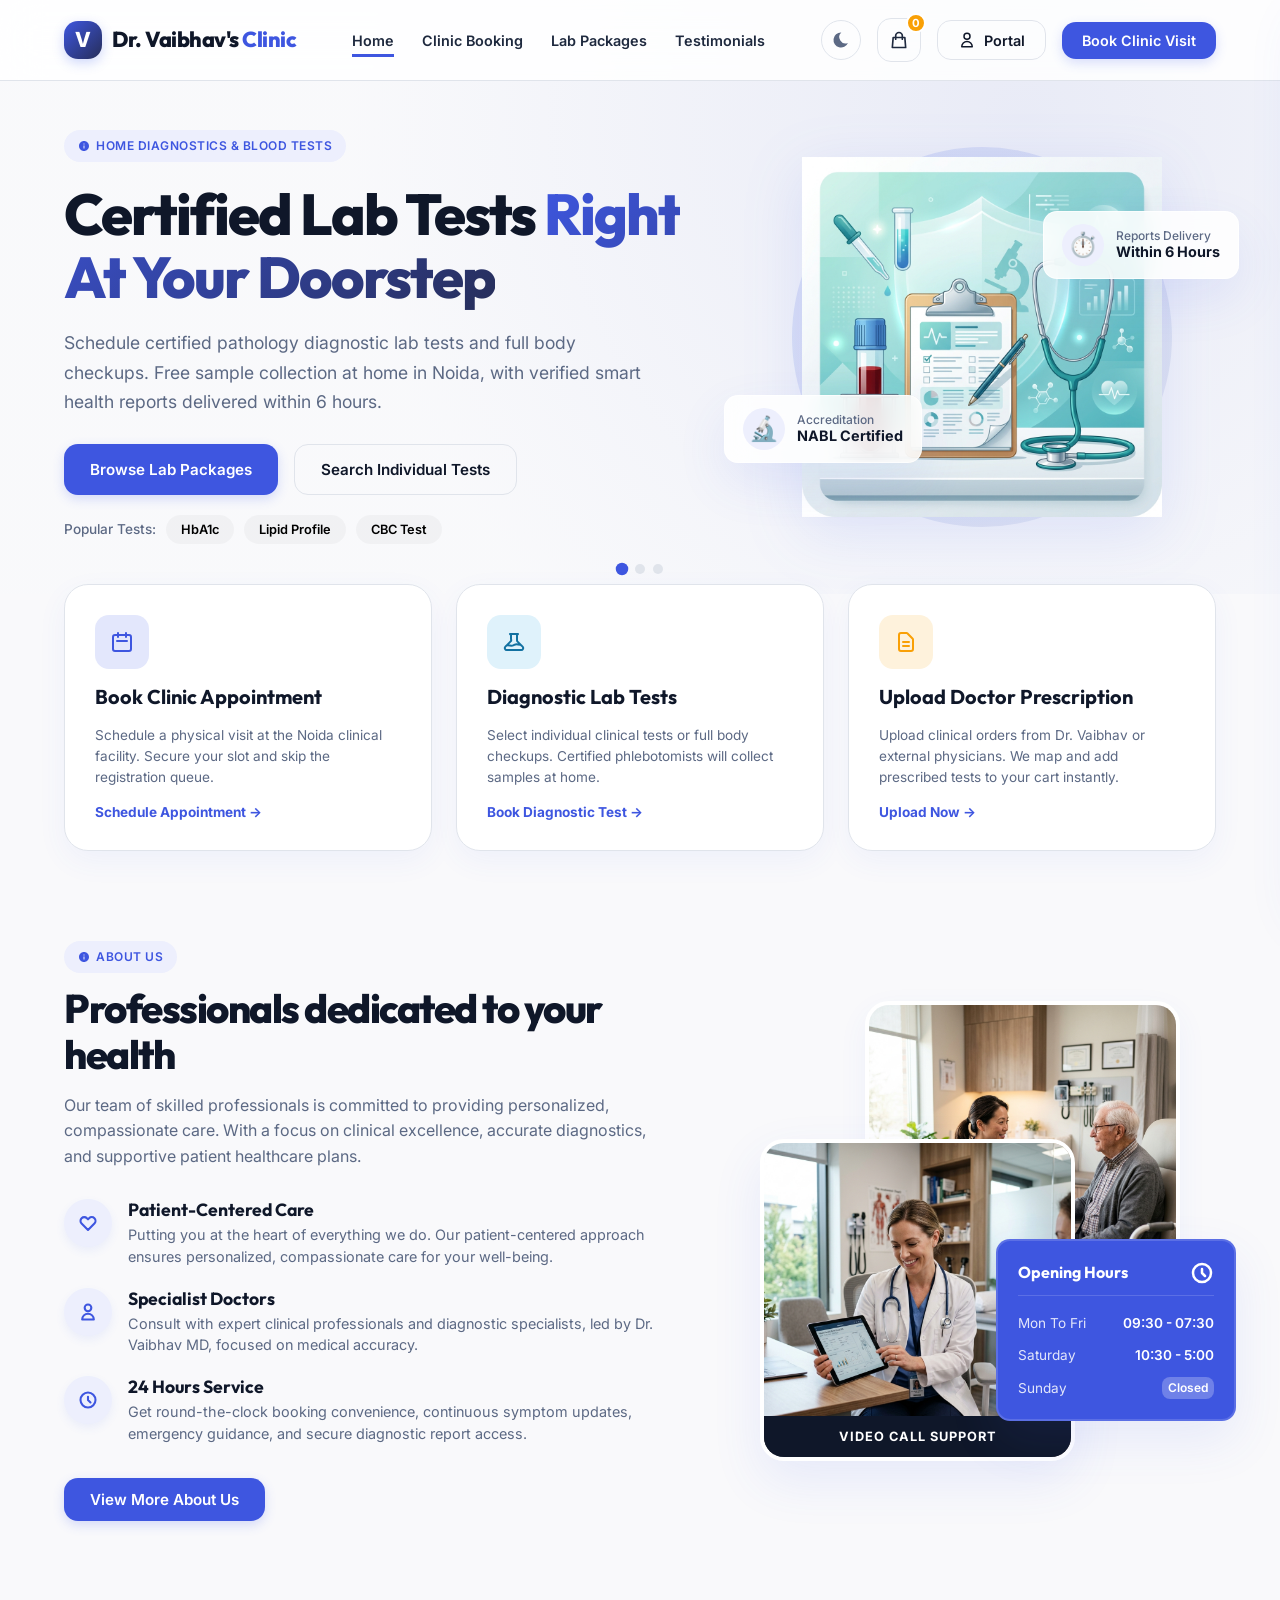
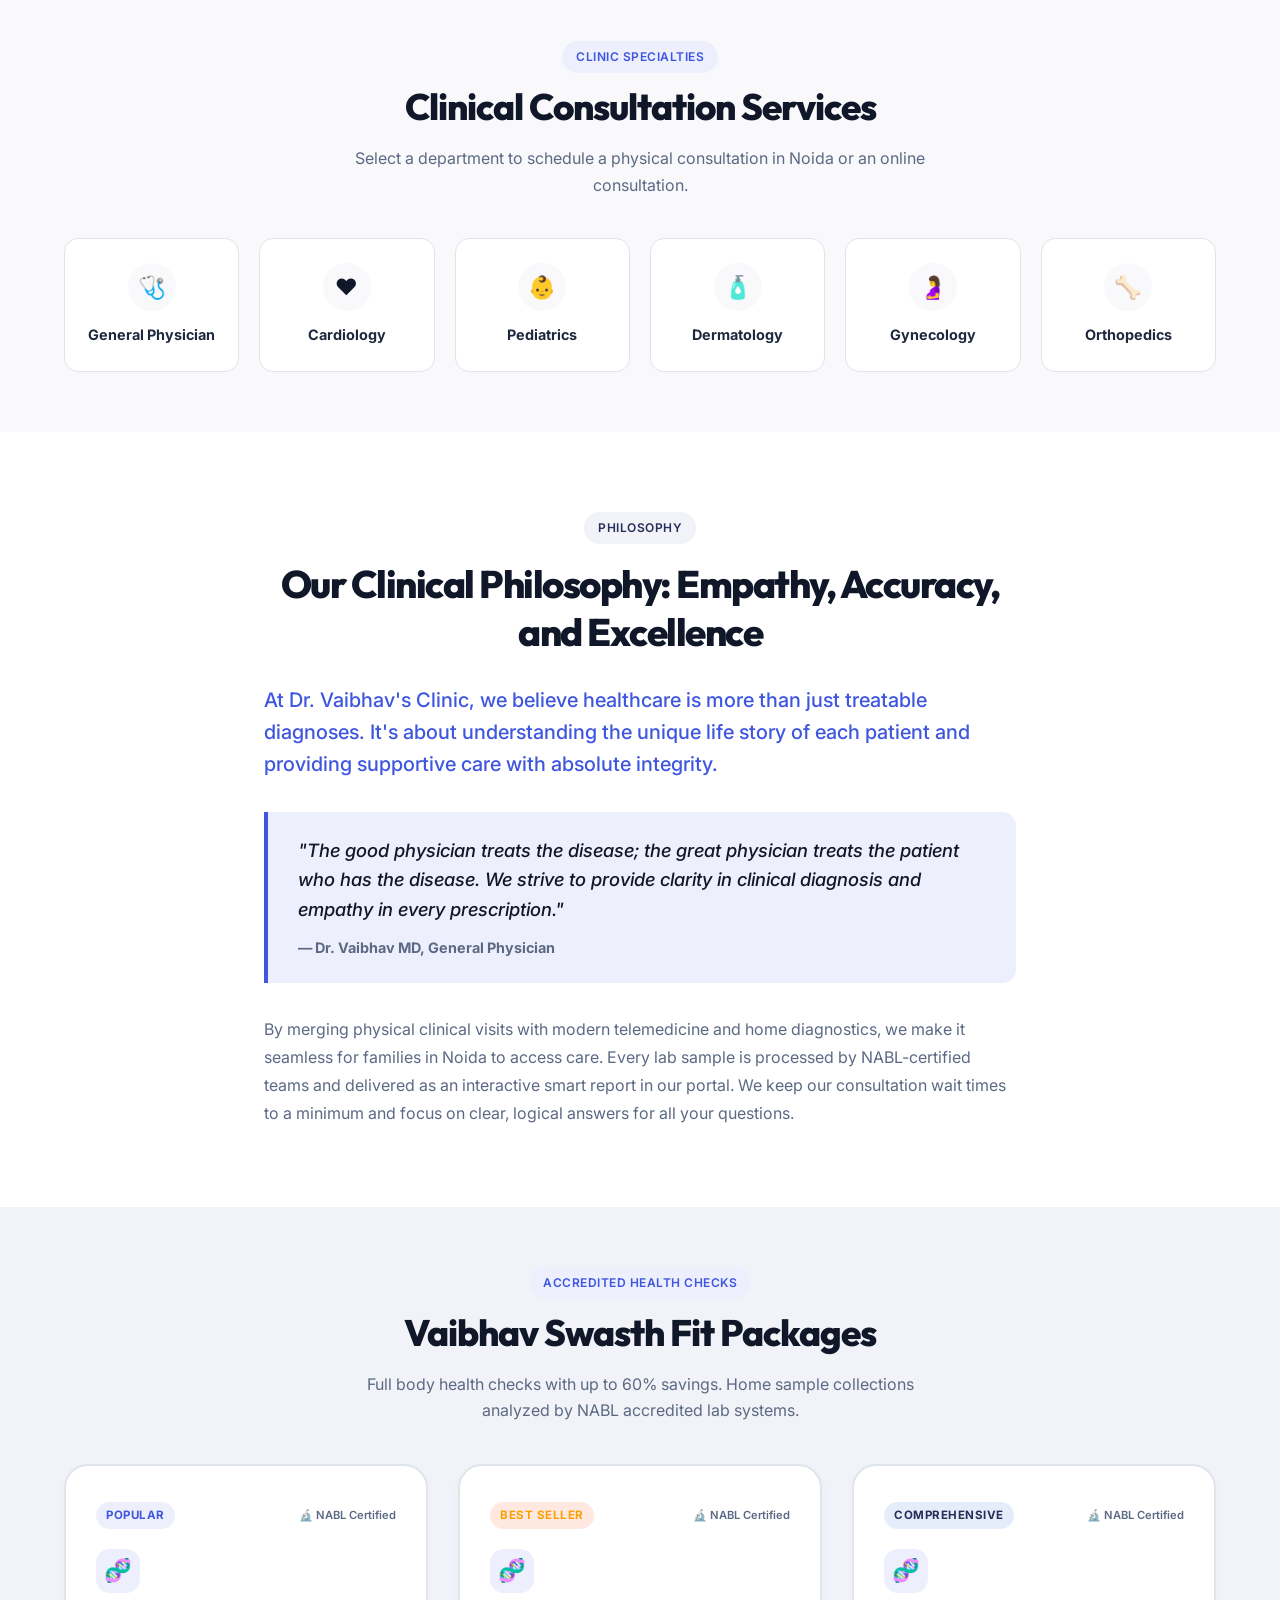
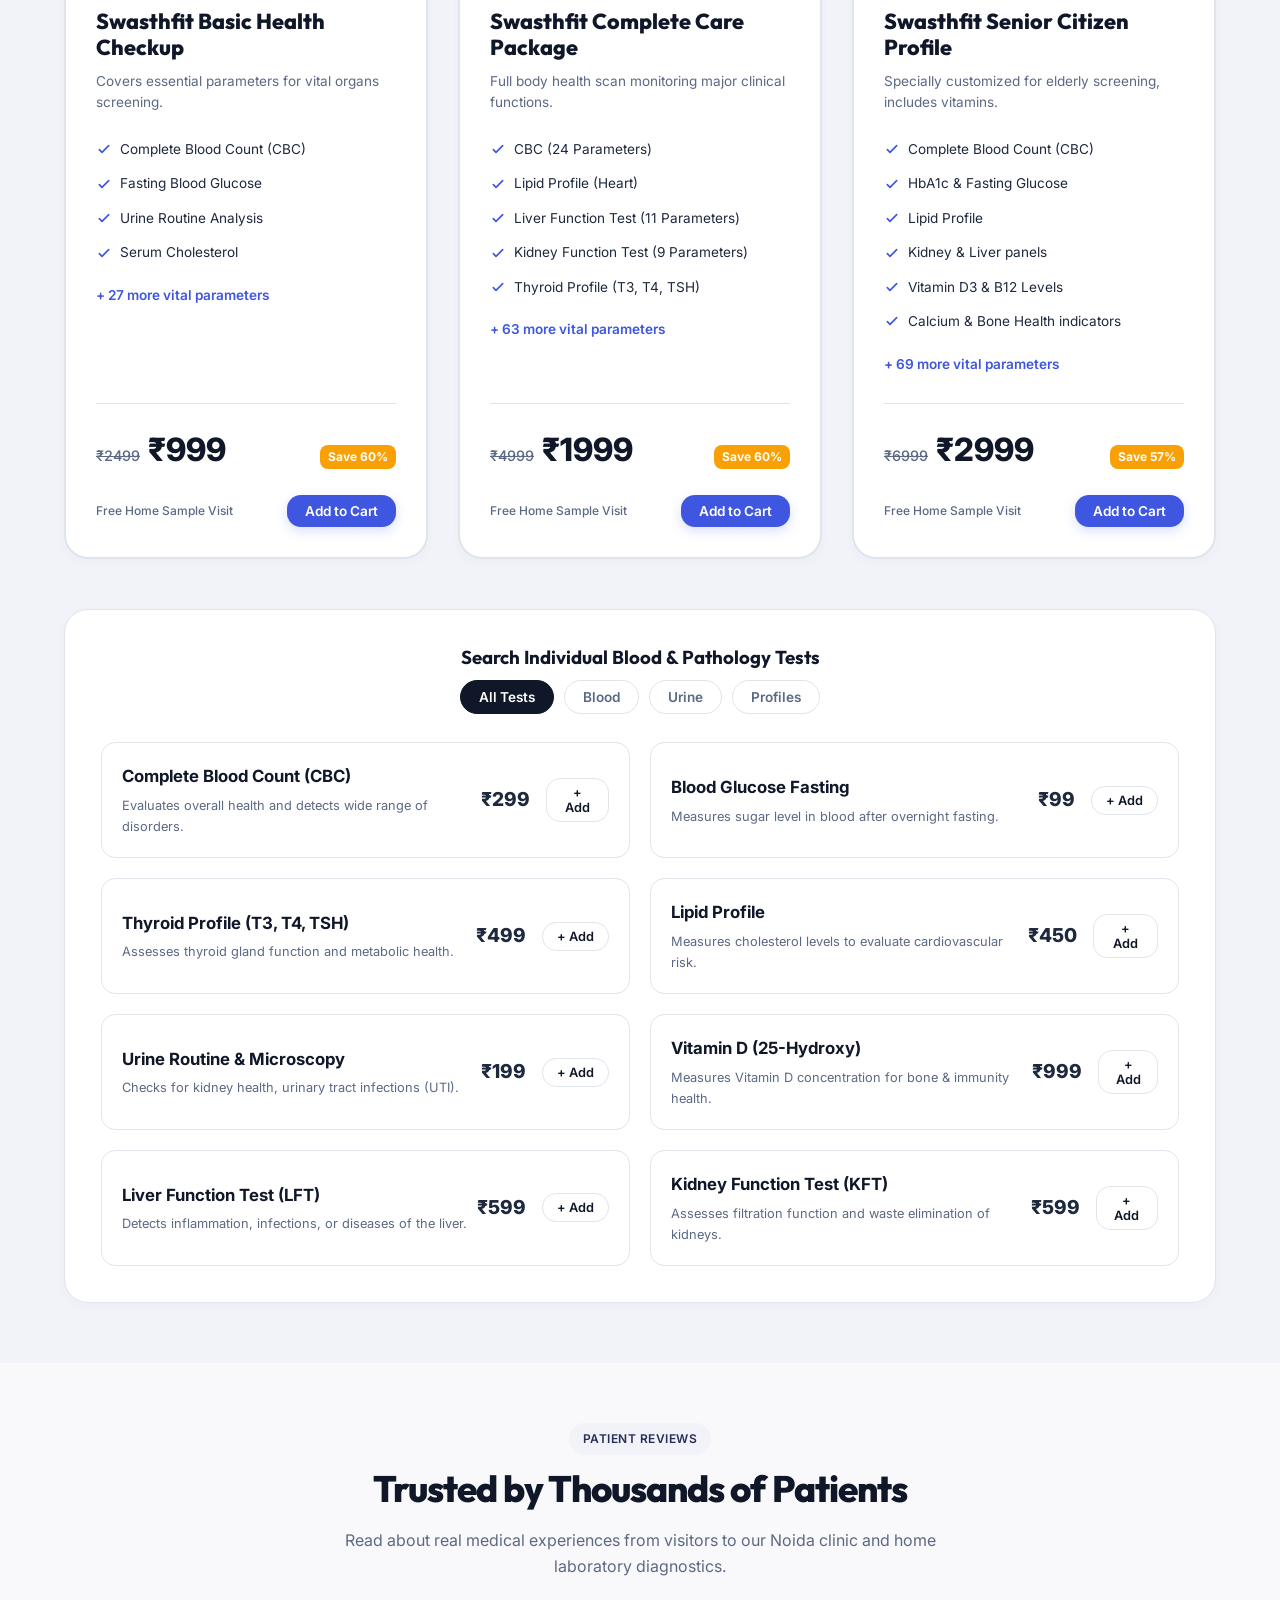
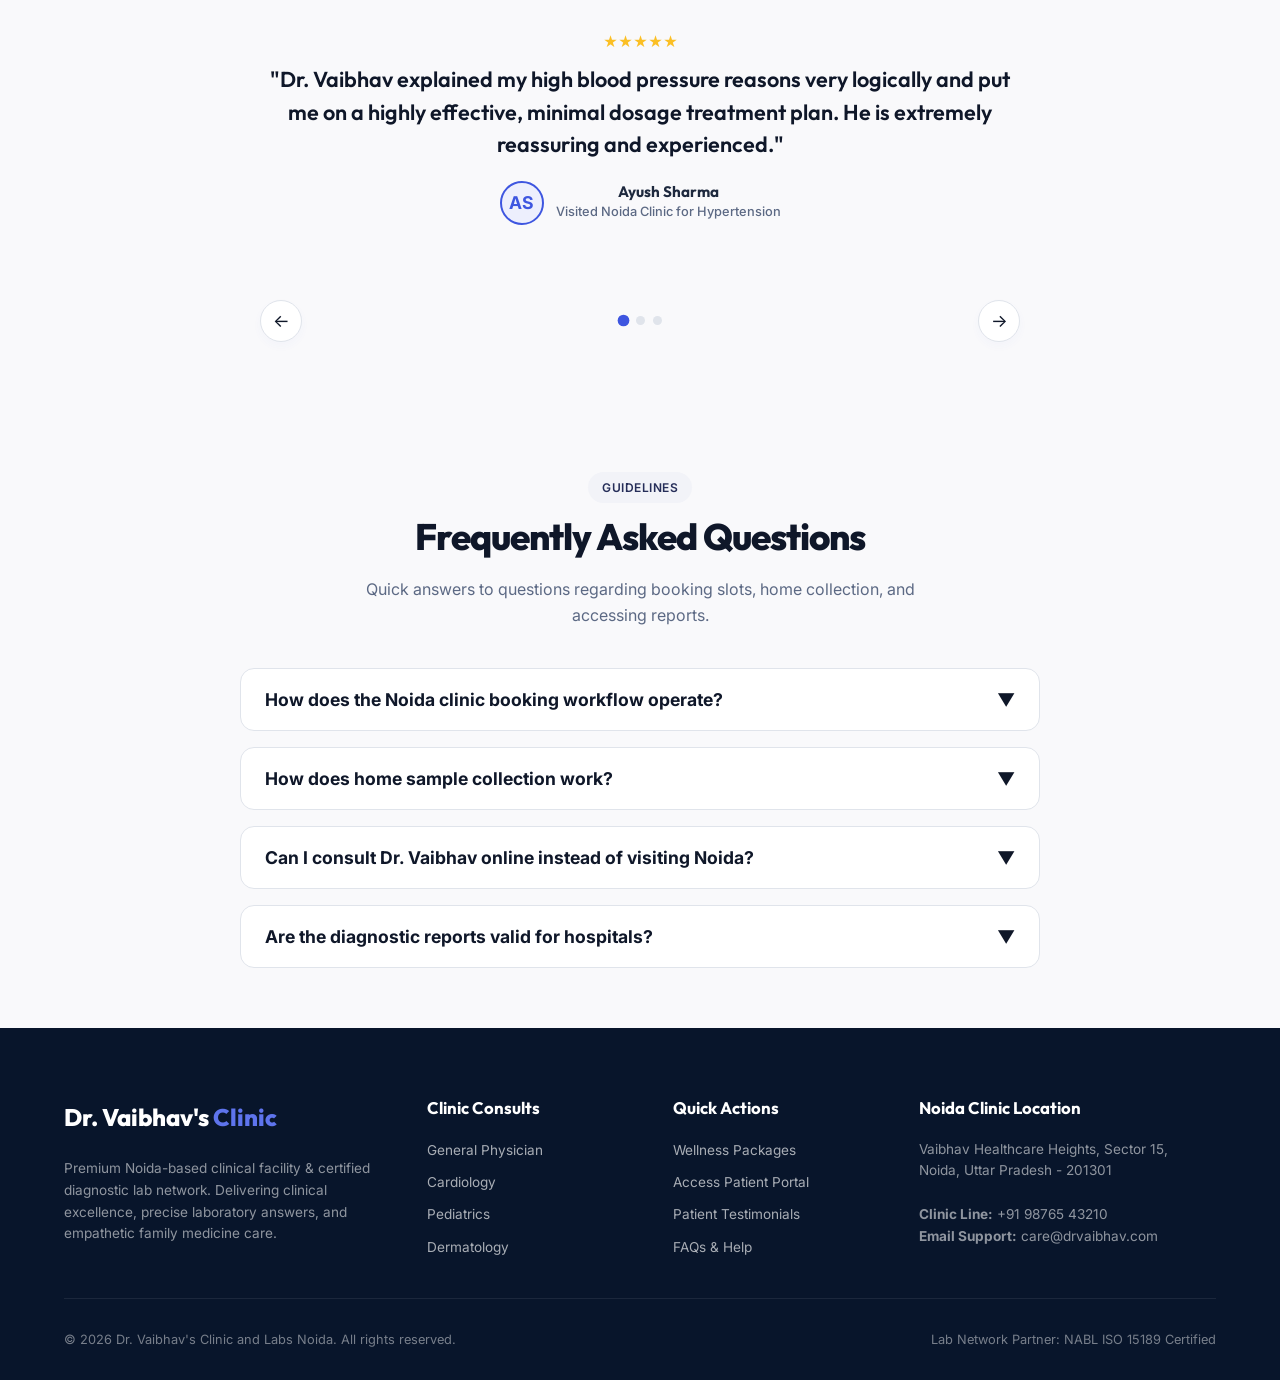
==== index.html @ 4dbd5080 "feat: redesign website with royal blue color palette, hero floating cards, about us stack, and philo" ====
<!DOCTYPE html>
<html lang="en">
<head>
  <meta charset="UTF-8">
  <meta name="viewport" content="width=device-width, initial-scale=1.0">
  <title>Dr. Vaibhav's Clinic | Healthcare & Diagnostics Noida</title>
  <meta name="description" content="Book physical clinic visits or secure video consultations with Dr. Vaibhav. Premium family healthcare and home diagnostic lab tests in Noida.">
  <link rel="stylesheet" href="index.css">
</head>
<body>

  <!-- Sticky Glassmorphic Header -->
  <header class="header" id="header">
    <div class="container header-container">
      <a href="#" class="logo-wrapper">
        <div class="logo-icon">V</div>
        <div class="logo-text">Dr. Vaibhav's <span>Clinic</span></div>
      </a>
      
      <nav>
        <ul class="nav-menu">
          <li><a href="#" class="nav-link active">Home</a></li>
          <li><a href="#specialties" class="nav-link">Clinic Booking</a></li>
          <li><a href="#packages" class="nav-link">Lab Packages</a></li>
          <li><a href="#testimonials" class="nav-link">Testimonials</a></li>
        </ul>
      </nav>

      <div class="nav-actions">
        <!-- Theme Toggle -->
        <button class="theme-toggle" id="theme-toggle" aria-label="Toggle Theme">
          <svg width="20" height="20" fill="currentColor" viewBox="0 0 24 24">
            <path d="M12 3c.132 0 .263 0 .393.007a7.5 7.5 0 0 0 7.92 12.446A9 9 0 1 1 12 2.999z"/>
          </svg>
        </button>

        <!-- Cart Trigger -->
        <button class="cart-trigger" id="cart-trigger" aria-label="View Cart">
          <svg width="20" height="20" fill="none" stroke="currentColor" stroke-width="2" viewBox="0 0 24 24">
            <path stroke-linecap="round" stroke-linejoin="round" d="M16 11V7a4 4 0 00-8 0v4M5 9h14l1 12H4L5 9z"/>
          </svg>
          <span class="cart-count" id="cart-count">0</span>
        </button>

        <!-- Patient Portal button -->
        <button class="btn btn-secondary" id="portal-trigger">
          <svg width="18" height="18" fill="none" stroke="currentColor" stroke-width="2" viewBox="0 0 24 24">
            <path stroke-linecap="round" stroke-linejoin="round" d="M16 7a4 4 0 11-8 0 4 4 0 018 0zM12 14a7 7 0 00-7 7h14a7 7 0 00-7-7z"/>
          </svg>
          Portal
        </button>

        <!-- Book Consult button -->
        <button class="btn btn-primary" id="consult-trigger-nav">Book Clinic Visit</button>

        <!-- Mobile Nav Toggle -->
        <button class="mobile-nav-toggle" id="mobile-toggle" aria-label="Menu">
          <svg width="24" height="24" fill="none" stroke="currentColor" stroke-width="2" viewBox="0 0 24 24">
            <path stroke-linecap="round" stroke-linejoin="round" d="M4 6h16M4 12h16M4 18h16"/>
          </svg>
        </button>
      </div>
    </div>
  </header>

  <!-- Hero Slider Section -->
  <section class="hero-section hero-slider-section" id="hero">
    <div class="hero-slides-container" id="hero-slides-container">
      
      <!-- Slide 1: Home Diagnostics -->
      <div class="hero-slide active" data-slide="0">
        <div class="container hero-grid">
          <div class="hero-content">
            <div class="badge badge-primary hero-tag">
              <svg width="12" height="12" fill="currentColor" viewBox="0 0 24 24"><path d="M12 2C6.48 2 2 6.48 2 12s4.48 10 10 10 10-4.48 10-10S17.52 2 12 2zm1 15h-2v-6h2v6zm0-8h-2V7h2v2z"/></svg>
              Home Diagnostics & Blood Tests
            </div>
            <h1 class="hero-title">Certified Lab Tests <span>Right At Your Doorstep</span></h1>
            <p class="hero-desc">Schedule certified pathology diagnostic lab tests and full body checkups. Free sample collection at home in Noida, with verified smart health reports delivered within 6 hours.</p>
            
            <div class="hero-cta-group">
              <a href="#packages" class="btn btn-primary btn-large">Browse Lab Packages</a>
              <a href="#individual-tests" class="btn btn-secondary btn-large">Search Individual Tests</a>
            </div>

            <div class="quick-tags">
              <span>Popular Tests:</span>
              <button class="tag-btn" data-search="HbA1c">HbA1c</button>
              <button class="tag-btn" data-search="Lipid Profile">Lipid Profile</button>
              <button class="tag-btn" data-search="Complete Blood Count">CBC Test</button>
            </div>
          </div>

          <div class="hero-image-pane">
            <div class="hero-img-bg"></div>
            <img src="assets/diagnostics_hero.png" alt="Diagnostics Lab Testing Illustration" class="hero-slider-img">
            <div class="floating-card fc-1">
              <div class="fc-icon">⏱️</div>
              <div class="fc-text">
                <span class="fc-label">Reports Delivery</span>
                <strong class="fc-value">Within 6 Hours</strong>
              </div>
            </div>
            <div class="floating-card fc-2">
              <div class="fc-icon">🔬</div>
              <div class="fc-text">
                <span class="fc-label">Accreditation</span>
                <strong class="fc-value">NABL Certified</strong>
              </div>
            </div>
          </div>
        </div>
      </div>

      <!-- Slide 2: Noida Clinic Consultations -->
      <div class="hero-slide" data-slide="1">
        <div class="container hero-grid">
          <div class="hero-content">
            <div class="badge badge-primary hero-tag">
              <svg width="12" height="12" fill="currentColor" viewBox="0 0 24 24"><path d="M19 3H5c-1.1 0-2 .9-2 2v14c0 1.1.9 2 2 2h14c1.1 0 2-.9 2-2V5c0-1.1-.9-2-2-2zm-2 10h-4v4h-2v-4H7v-2h4V7h2v4h4v2z"/></svg>
              Physical Noida Clinic
            </div>
            <h1 class="hero-title">Dedicated to Your Family's <span>Clinical Health</span></h1>
            <p class="hero-desc">Book slots to consult in-person with Dr. Vaibhav MD at our clinical facility in Noida Sector 15. Focused on personalized diagnosis, minimal wait time, and empathetic patient care.</p>
            
            <div class="hero-cta-group">
              <button class="btn btn-primary btn-large hero-book-clinic-trigger">Book Noida Clinic Slot</button>
              <a href="#specialties" class="btn btn-secondary btn-large">View Medical Specialties</a>
            </div>

            <div class="quick-tags">
              <span>Specialties:</span>
              <button class="tag-btn" data-search="General Physician">General Physician</button>
              <button class="tag-btn" data-search="Cardiology">Cardiology</button>
              <button class="tag-btn" data-search="Pediatrics">Pediatrics</button>
            </div>
          </div>

          <div class="hero-image-pane">
            <div class="hero-img-bg"></div>
            <img src="assets/clinic_hero.png" alt="Clinical Doctor Consultation Noida Illustration" class="hero-slider-img">
            <div class="floating-card fc-1">
              <div class="fc-avatars">
                <span class="fc-avatar" style="background-color: #3b5998;">👨‍⚕️</span>
                <span class="fc-avatar" style="background-color: #4060ef;">👩‍⚕️</span>
                <span class="fc-avatar" style="background-color: #f1f5f9;">🩺</span>
              </div>
              <div class="fc-text">
                <span class="fc-label">Noida Sector 15</span>
                <strong class="fc-value">Talk to Dr. Vaibhav</strong>
              </div>
            </div>
            <div class="floating-card fc-2">
              <div class="fc-icon">🕒</div>
              <div class="fc-text">
                <span class="fc-label">Average Wait</span>
                <strong class="fc-value">15-Min Slots</strong>
              </div>
            </div>
          </div>
        </div>
      </div>

      <!-- Slide 3: Telehealth Video Consultations -->
      <div class="hero-slide" data-slide="2">
        <div class="container hero-grid">
          <div class="hero-content">
            <div class="badge badge-primary hero-tag">
              <svg width="12" height="12" fill="currentColor" viewBox="0 0 24 24"><path d="M21 6H3c-1.1 0-2 .9-2 2v8c0 1.1.9 2 2 2h18c1.1 0 2-.9 2-2V8c0-1.1-.9-2-2-2zm-10 7H8v3H6v-3H3v-2h3V8h2v3h3v2zm9 3h-6v-2h6v2zm0-4h-6v-2h6v2z"/></svg>
              Telehealth Virtual Care
            </div>
            <h1 class="hero-title">Consult Dr. Vaibhav <span>Securely From Home</span></h1>
            <p class="hero-desc">Access clinical consults anywhere through our telemedicine setup. Book an online video consult slot, get digital e-prescriptions, and manage your health records in the portal.</p>
            
            <div class="hero-cta-group">
              <button class="btn btn-primary btn-large hero-book-video-trigger">Book Video Consult</button>
              <button class="btn btn-secondary btn-large" id="hero-portal-trigger">Access Patient Portal</button>
            </div>

            <div class="quick-tags">
              <span>Portal Features:</span>
              <button class="tag-btn" data-search="HbA1c">Smart Reports</button>
              <button class="tag-btn" data-search="Lipid Profile">Prescriptions</button>
            </div>
          </div>

          <div class="hero-image-pane">
            <div class="hero-img-bg"></div>
            <img src="assets/telehealth_hero.png" alt="Telehealth Video Consultation Illustration" class="hero-slider-img">
            <div class="floating-card fc-1">
              <div class="fc-icon">📹</div>
              <div class="fc-text">
                <span class="fc-label">Virtual Care</span>
                <strong class="fc-value">Secure Video Link</strong>
              </div>
            </div>
            <div class="floating-card fc-2">
              <div class="fc-icon">🔒</div>
              <div class="fc-text">
                <span class="fc-label">Data Security</span>
                <strong class="fc-value">100% Confidential</strong>
              </div>
            </div>
          </div>
        </div>
      </div>

    </div>
    
    <!-- Hero Slider Dots -->
    <div class="hero-dots-container" id="hero-dots"></div>
  </section>

  <!-- Quick Actions Grid -->
  <section class="quick-services-section">
    <div class="container services-option-grid">
      <!-- Card 1 -->
      <div class="service-card" id="card-consult">
        <div class="sc-icon sc-cyan">
          <svg width="24" height="24" fill="none" stroke="currentColor" stroke-width="2" viewBox="0 0 24 24">
            <path stroke-linecap="round" stroke-linejoin="round" d="M8 7V3m8 4V3m-9 8h10M5 21h14a2 2 0 002-2V7a2 2 0 00-2-2H5a2 2 0 00-2 2v12a2 2 0 002 2z"/>
          </svg>
        </div>
        <h3 class="sc-title">Book Clinic Appointment</h3>
        <p class="sc-desc">Schedule a physical visit at the Noida clinical facility. Secure your slot and skip the registration queue.</p>
        <button class="sc-action">Schedule Appointment &rarr;</button>
      </div>

      <!-- Card 2 -->
      <div class="service-card" id="card-diagnostics">
        <div class="sc-icon sc-blue">
          <svg width="24" height="24" fill="none" stroke="currentColor" stroke-width="2" viewBox="0 0 24 24">
            <path stroke-linecap="round" stroke-linejoin="round" d="M19.428 15.428a2 2 0 00-1.022-.547l-2.387-.477a6 6 0 00-3.86.517l-.318.158a6 6 0 01-3.86.517L6.05 15.21a2 2 0 00-1.806.547M8 4h8l-1 1v5.172a2 2 0 00.586 1.414l5 5c1.26 1.26.367 3.414-1.415 3.414H4.828c-1.782 0-2.674-2.154-1.414-3.414l5-5A2 2 0 009 9.172V5L8 4z"/>
          </svg>
        </div>
        <h3 class="sc-title">Diagnostic Lab Tests</h3>
        <p class="sc-desc">Select individual clinical tests or full body checkups. Certified phlebotomists will collect samples at home.</p>
        <button class="sc-action">Book Diagnostic Test &rarr;</button>
      </div>

      <!-- Card 3 -->
      <div class="service-card" id="card-prescription">
        <div class="sc-icon sc-orange">
          <svg width="24" height="24" fill="none" stroke="currentColor" stroke-width="2" viewBox="0 0 24 24">
            <path stroke-linecap="round" stroke-linejoin="round" d="M9 12h6m-6 4h6m2 5H7a2 2 0 01-2-2V5a2 2 0 012-2h5.586a1 1 0 01.707.293l5.414 5.414a1 1 0 01.293.707V19a2 2 0 01-2 2z"/>
          </svg>
        </div>
        <h3 class="sc-title">Upload Doctor Prescription</h3>
        <p class="sc-desc">Upload clinical orders from Dr. Vaibhav or external physicians. We map and add prescribed tests to your cart instantly.</p>
        <button class="sc-action">Upload Now &rarr;</button>
      </div>
    </div>
  </section>

  <!-- About Us Section (Screenshot Redesign) -->
  <section class="about-us-section" id="about-us">
    <div class="container about-grid">
      <!-- Left side: Feature Icon Details -->
      <div class="about-content">
        <div class="badge badge-primary about-badge">
          <svg width="12" height="12" fill="currentColor" viewBox="0 0 24 24">
            <path d="M12 2C6.48 2 2 6.48 2 12s4.48 10 10 10 10-4.48 10-10S17.52 2 12 2zm1 15h-2v-6h2v6zm0-8h-2V7h2v2z"/>
          </svg>
          About Us
        </div>
        <h2 class="about-title">Professionals dedicated to your health</h2>
        <p class="about-desc">Our team of skilled professionals is committed to providing personalized, compassionate care. With a focus on clinical excellence, accurate diagnostics, and supportive patient healthcare plans.</p>
        
        <div class="about-features">
          <!-- Feature 1 -->
          <div class="about-feature-item">
            <div class="af-icon">
              <svg width="20" height="20" fill="none" stroke="currentColor" stroke-width="2.5" viewBox="0 0 24 24">
                <path stroke-linecap="round" stroke-linejoin="round" d="M4.318 6.318a4.5 4.5 0 000 6.364L12 20.364l7.682-7.682a4.5 4.5 0 00-6.364-6.364L12 7.636l-1.318-1.318a4.5 4.5 0 00-6.364 0z"/>
              </svg>
            </div>
            <div class="af-text">
              <h3>Patient-Centered Care</h3>
              <p>Putting you at the heart of everything we do. Our patient-centered approach ensures personalized, compassionate care for your well-being.</p>
            </div>
          </div>
          
          <!-- Feature 2 -->
          <div class="about-feature-item">
            <div class="af-icon">
              <svg width="20" height="20" fill="none" stroke="currentColor" stroke-width="2.5" viewBox="0 0 24 24">
                <path stroke-linecap="round" stroke-linejoin="round" d="M16 7a4 4 0 11-8 0 4 4 0 018 0zM12 14a7 7 0 00-7 7h14a7 7 0 00-7-7z"/>
              </svg>
            </div>
            <div class="af-text">
              <h3>Specialist Doctors</h3>
              <p>Consult with expert clinical professionals and diagnostic specialists, led by Dr. Vaibhav MD, focused on medical accuracy.</p>
            </div>
          </div>
          
          <!-- Feature 3 -->
          <div class="about-feature-item">
            <div class="af-icon">
              <svg width="20" height="20" fill="none" stroke="currentColor" stroke-width="2.5" viewBox="0 0 24 24">
                <path stroke-linecap="round" stroke-linejoin="round" d="M12 8v4l3 3m6-3a9 9 0 11-18 0 9 9 0 0118 0z"/>
              </svg>
            </div>
            <div class="af-text">
              <h3>24 Hours Service</h3>
              <p>Get round-the-clock booking convenience, continuous symptom updates, emergency guidance, and secure diagnostic report access.</p>
            </div>
          </div>
        </div>

        <button class="btn btn-primary btn-large" style="margin-top: 10px;" onclick="document.getElementById('specialties').scrollIntoView({behavior: 'smooth'})">View More About Us</button>
      </div>

      <!-- Right side: Overlapping Layout and Opening Hours -->
      <div class="about-visuals">
        <!-- Overlapping Images Group -->
        <div class="image-stack-container">
          <div class="img-stack-back">
            <img src="assets/doctor_patient.png" alt="Doctor consulting elderly patient in clinic">
          </div>
          <div class="img-stack-front">
            <img src="assets/doctor_tablet.png" alt="Doctor looking at tablet in consultation room">
            <div class="visuals-tag">VIDEO CALL SUPPORT</div>
          </div>
        </div>

        <!-- Floating Opening Hours Card -->
        <div class="opening-hours-card">
          <div class="oh-header">
            <h4>Opening Hours</h4>
            <div class="oh-clock">
              <svg width="24" height="24" fill="none" stroke="currentColor" stroke-width="2.5" viewBox="0 0 24 24">
                <path stroke-linecap="round" stroke-linejoin="round" d="M12 8v4l3 3m6-3a9 9 0 11-18 0 9 9 0 0118 0z"/>
              </svg>
            </div>
          </div>
          <ul class="oh-list">
            <li><span>Mon To Fri</span><strong>09:30 - 07:30</strong></li>
            <li><span>Saturday</span><strong>10:30 - 5:00</strong></li>
            <li><span>Sunday</span><strong class="oh-closed">Closed</strong></li>
          </ul>
        </div>
      </div>
    </div>
  </section>

  <!-- Specialties Section -->
  <section class="specialties-section" id="specialties">
    <div class="container">
      <div class="section-head">
        <span class="badge badge-primary">Clinic Specialties</span>
        <h2 class="section-title">Clinical Consultation Services</h2>
        <p class="section-desc">Select a department to schedule a physical consultation in Noida or an online consultation.</p>
      </div>

      <div class="specialty-grid" id="specialty-grid">
        <div class="specialty-item" data-specialty="General Physician">
          <div class="spec-icon">🩺</div>
          <span class="spec-name">General Physician</span>
        </div>
        <div class="specialty-item" data-specialty="Cardiology">
          <div class="spec-icon">❤️</div>
          <span class="spec-name">Cardiology</span>
        </div>
        <div class="specialty-item" data-specialty="Pediatrics">
          <div class="spec-icon">👶</div>
          <span class="spec-name">Pediatrics</span>
        </div>
        <div class="specialty-item" data-specialty="Dermatology">
          <div class="spec-icon">🧴</div>
          <span class="spec-name">Dermatology</span>
        </div>
        <div class="specialty-item" data-specialty="Gynecology">
          <div class="spec-icon">🤰</div>
          <span class="spec-name">Gynecology</span>
        </div>
        <div class="specialty-item" data-specialty="Orthopedics">
          <div class="spec-icon">🦴</div>
          <span class="spec-name">Orthopedics</span>
        </div>
      </div>
    </div>
  </section>

  <!-- Rich Text Section (Clinical Philosophy) -->
  <section class="philosophy-section" id="philosophy">
    <div class="container philosophy-container">
      <div class="badge badge-secondary philosophy-badge">Philosophy</div>
      <h2 class="philosophy-title">Our Clinical Philosophy: Empathy, Accuracy, and Excellence</h2>
      <div class="philosophy-content">
        <p class="philosophy-lead">At Dr. Vaibhav's Clinic, we believe healthcare is more than just treatable diagnoses. It's about understanding the unique life story of each patient and providing supportive care with absolute integrity.</p>
        
        <blockquote class="philosophy-quote">
          "The good physician treats the disease; the great physician treats the patient who has the disease. We strive to provide clarity in clinical diagnosis and empathy in every prescription."
          <cite>&mdash; Dr. Vaibhav MD, General Physician</cite>
        </blockquote>

        <p class="philosophy-body">By merging physical clinical visits with modern telemedicine and home diagnostics, we make it seamless for families in Noida to access care. Every lab sample is processed by NABL-certified teams and delivered as an interactive smart report in our portal. We keep our consultation wait times to a minimum and focus on clear, logical answers for all your questions.</p>
      </div>
    </div>
  </section>

  <!-- Wellness Lab Packages Section -->
  <section class="diagnostics-section" id="packages">
    <div class="container">
      <div class="section-head">
        <span class="badge badge-primary">Accredited Health Checks</span>
        <h2 class="section-title">Vaibhav Swasth Fit Packages</h2>
        <p class="section-desc">Full body health checks with up to 60% savings. Home sample collections analyzed by NABL accredited lab systems.</p>
      </div>

      <div class="packages-grid" id="packages-grid">
        <!-- Renders Dynamically via index.js -->
      </div>

      <!-- Individual Diagnostic Tests -->
      <div class="individual-tests-box" id="individual-tests">
        <div class="it-header">
          <h3>Search Individual Blood & Pathology Tests</h3>
          <div class="it-tabs">
            <button class="it-tab-btn active" data-category="all">All Tests</button>
            <button class="it-tab-btn" data-category="blood">Blood</button>
            <button class="it-tab-btn" data-category="urine">Urine</button>
            <button class="it-tab-btn" data-category="profile">Profiles</button>
          </div>
        </div>

        <div class="tests-container-grid" id="tests-grid">
          <!-- Renders Dynamically via index.js -->
        </div>
      </div>
    </div>
  </section>

  <!-- Testimonials Slider Section -->
  <section class="testimonials-section" id="testimonials">
    <div class="container">
      <div class="section-head">
        <span class="badge badge-secondary">Patient Reviews</span>
        <h2 class="section-title">Trusted by Thousands of Patients</h2>
        <p class="section-desc">Read about real medical experiences from visitors to our Noida clinic and home laboratory diagnostics.</p>
      </div>

      <div class="testimonials-slider-container">
        <div class="testimonials-slider" id="testimonials-slider">
          <!-- Renders Dynamically via index.js -->
        </div>
        
        <div class="slider-controls">
          <button class="slider-arrow prev" id="slider-prev" aria-label="Previous review">&larr;</button>
          <div class="slider-dots" id="slider-dots"></div>
          <button class="slider-arrow next" id="slider-next" aria-label="Next review">&rarr;</button>
        </div>
      </div>
    </div>
  </section>

  <!-- FAQ Section -->
  <section class="faq-section" id="faq">
    <div class="container">
      <div class="section-head">
        <span class="badge badge-secondary">Guidelines</span>
        <h2 class="section-title">Frequently Asked Questions</h2>
        <p class="section-desc">Quick answers to questions regarding booking slots, home collection, and accessing reports.</p>
      </div>

      <div class="faq-list">
        <div class="faq-item">
          <button class="faq-question">
            <span>How does the Noida clinic booking workflow operate?</span>
            <span class="faq-icon">▼</span>
          </button>
          <div class="faq-answer">
            After selecting your preferred specialty and clinic slot, confirm your appointment by providing patient details. You will receive a clinic token and digital receipt via SMS/email. Simply present this token at the registration desk upon your arrival to proceed directly to your consult.
          </div>
        </div>
        <div class="faq-item">
          <button class="faq-question">
            <span>How does home sample collection work?</span>
            <span class="faq-icon">▼</span>
          </button>
          <div class="faq-answer">
            Add diagnostic tests or wellness health packages to your cart, and select a preferred home sample collection slot. A certified phlebotomist will arrive at your home with sterile collection kits and transport the sample under strict temperature controls to our lab.
          </div>
        </div>
        <div class="faq-item">
          <button class="faq-question">
            <span>Can I consult Dr. Vaibhav online instead of visiting Noida?</span>
            <span class="faq-icon">▼</span>
          </button>
          <div class="faq-answer">
            Yes, during the Clinic booking step, you can toggle "Video Consultation". A secure, private telemedicine call link will be generated and sent via text message. You can enter the virtual consultation room using your mobile browser.
          </div>
        </div>
        <div class="faq-item">
          <button class="faq-question">
            <span>Are the diagnostic reports valid for hospitals?</span>
            <span class="faq-icon">▼</span>
          </button>
          <div class="faq-answer">
            Absolutely. All laboratory partners in Dr. Vaibhav's diagnostic network are NABL & CAP accredited, which makes the reports fully valid, recognized, and trusted by doctors and hospitals across India.
          </div>
        </div>
      </div>
    </div>
  </section>

  <!-- Footer -->
  <footer class="footer">
    <div class="container">
      <div class="footer-top">
        <div class="footer-col">
          <div class="footer-logo">Dr. Vaibhav's <span>Clinic</span></div>
          <p class="footer-desc">Premium Noida-based clinical facility & certified diagnostic lab network. Delivering clinical excellence, precise laboratory answers, and empathetic family medicine care.</p>
        </div>
        <div class="footer-col">
          <h4>Clinic Consults</h4>
          <ul class="footer-links">
            <li><a href="#specialties" class="btn-consult-trigger">General Physician</a></li>
            <li><a href="#specialties" class="btn-consult-trigger">Cardiology</a></li>
            <li><a href="#specialties" class="btn-consult-trigger">Pediatrics</a></li>
            <li><a href="#specialties" class="btn-consult-trigger">Dermatology</a></li>
          </ul>
        </div>
        <div class="footer-col">
          <h4>Quick Actions</h4>
          <ul class="footer-links">
            <li><a href="#packages">Wellness Packages</a></li>
            <li><a href="#" id="footer-portal-btn">Access Patient Portal</a></li>
            <li><a href="#testimonials">Patient Testimonials</a></li>
            <li><a href="#faq">FAQs & Help</a></li>
          </ul>
        </div>
        <div class="footer-col">
          <h4>Noida Clinic Location</h4>
          <p class="footer-desc">
            Vaibhav Healthcare Heights, Sector 15,<br>
            Noida, Uttar Pradesh - 201301<br><br>
            <strong>Clinic Line:</strong> +91 98765 43210<br>
            <strong>Email Support:</strong> care@drvaibhav.com
          </p>
        </div>
      </div>
      
      <div class="footer-bottom">
        <p>&copy; 2026 Dr. Vaibhav's Clinic and Labs Noida. All rights reserved.</p>
        <p>Lab Network Partner: NABL ISO 15189 Certified</p>
      </div>
    </div>
  </footer>

  <!-- MODAL: Doctor Clinic Booking Stepper -->
  <div class="modal-overlay" id="consult-modal">
    <div class="modal-content-box">
      <div class="modal-header">
        <h3>Book Clinic Visit</h3>
        <button class="modal-close-btn" id="consult-close">&times;</button>
      </div>
      
      <div class="modal-body">
        <div class="stepper-header">
          <div class="step-node active" data-step="1">1</div>
          <div class="step-node" data-step="2">2</div>
          <div class="step-node" data-step="3">3</div>
          <div class="step-node" data-step="4">4</div>
        </div>

        <form id="consult-form">
          <!-- Step 1: Visit Type & Specialty -->
          <div class="step-pane active" data-step="1">
            <h4 style="margin-bottom: 15px; text-align: center;">Select Appointment Type</h4>
            <div class="option-select-grid">
              <div class="select-card active" data-value="clinic" data-group="visit-type">
                <span>🏥</span>
                <h4>Noida Clinic Visit</h4>
                <p>Consult Dr. Vaibhav in-person</p>
              </div>
              <div class="select-card" data-value="video" data-group="visit-type">
                <span>📹</span>
                <h4>Video Consultation</h4>
                <p>Consult securely from home</p>
              </div>
            </div>

            <div class="form-field">
              <label for="consult-specialty">Clinical Department / Specialty</label>
              <select class="form-input" id="consult-specialty">
                <option value="General Physician">General Physician (Dr. Vaibhav)</option>
                <option value="Cardiology">Cardiology (Heart Care)</option>
                <option value="Pediatrics">Pediatrics (Child Health)</option>
                <option value="Dermatology">Dermatology (Skin & Hair)</option>
                <option value="Gynecology">Gynecology (Women's Health)</option>
                <option value="Orthopedics">Orthopedics (Bone & Joint)</option>
              </select>
            </div>
            <button type="button" class="btn btn-primary next-step-btn" style="float: right;">Next Step</button>
          </div>

          <!-- Step 2: Date & Slot -->
          <div class="step-pane" data-step="2">
            <h4 style="margin-bottom: 15px; text-align: center;">Select Date & Clinic Slot</h4>
            <div class="form-field">
              <label for="consult-date">Appointment Date</label>
              <input type="date" class="form-input" id="consult-date" required>
            </div>
            <div class="form-field">
              <label for="consult-slot">Preferred Slot</label>
              <select class="form-input" id="consult-slot">
                <option value="09:00 AM - 10:00 AM">09:00 AM - 10:00 AM (Morning slots)</option>
                <option value="11:00 AM - 12:00 PM">11:00 AM - 12:00 PM</option>
                <option value="02:00 PM - 03:00 PM">02:00 PM - 03:00 PM (Afternoon slots)</option>
                <option value="04:00 PM - 05:00 PM">04:00 PM - 05:00 PM</option>
                <option value="06:00 PM - 07:00 PM">06:00 PM - 07:00 PM (Evening slots)</option>
              </select>
            </div>
            <div style="display: flex; justify-content: space-between; margin-top: 20px;">
              <button type="button" class="btn btn-secondary prev-step-btn">Back</button>
              <button type="button" class="btn btn-primary next-step-btn">Next Step</button>
            </div>
          </div>

          <!-- Step 3: Patient Information -->
          <div class="step-pane" data-step="3">
            <h4 style="margin-bottom: 15px; text-align: center;">Patient Information</h4>
            <div class="form-field">
              <label for="patient-name">Patient Full Name</label>
              <input type="text" class="form-input" id="patient-name" placeholder="John Doe" required>
            </div>
            <div class="form-group-row">
              <div class="form-field">
                <label for="patient-age">Age</label>
                <input type="number" class="form-input" id="patient-age" placeholder="32" required>
              </div>
              <div class="form-field">
                <label for="patient-gender">Gender</label>
                <select class="form-input" id="patient-gender">
                  <option value="Male">Male</option>
                  <option value="Female">Female</option>
                  <option value="Other">Other</option>
                </select>
              </div>
            </div>
            <div class="form-field">
              <label for="patient-phone">Mobile Number</label>
              <input type="tel" class="form-input" id="patient-phone" placeholder="+91 98765 43210" required>
            </div>
            
            <div style="display: flex; justify-content: space-between; margin-top: 20px;">
              <button type="button" class="btn btn-secondary prev-step-btn">Back</button>
              <button type="button" class="btn btn-primary next-step-btn" id="finish-booking-btn">Confirm Appointment</button>
            </div>
          </div>

          <!-- Step 4: Success confirmation -->
          <div class="step-pane" data-step="4" style="text-align: center;">
            <div style="width: 72px; height: 72px; background-color: var(--primary-bg); color: var(--primary); border-radius: 50%; display: flex; align-items: center; justify-content: center; font-size: 2.5rem; margin: 0 auto 24px auto;">✓</div>
            <h3 style="margin-bottom: 10px; text-align: center;">Appointment Confirmed!</h3>
            <p style="color: var(--text-muted); font-size: 0.95rem; margin-bottom: 24px; text-align: center;">Your clinic appointment has been successfully scheduled. A confirmation token and slot details have been sent to your phone via SMS.</p>
            
            <div class="booking-summary-box">
              <div class="summary-row"><span>Clinic Booking ID:</span><strong id="confirm-id">VAIB-5892</strong></div>
              <div class="summary-row"><span>Specialty:</span><span id="confirm-specialty">General Physician</span></div>
              <div class="summary-row"><span>Type:</span><span id="confirm-type">Noida Clinic Visit</span></div>
              <div class="summary-row"><span>Date & Slot:</span><span id="confirm-slot">June 15, 2026 at 11:00 AM</span></div>
              <div class="summary-row"><span>Consultation Fee:</span><strong>₹500</strong></div>
            </div>

            <button type="button" class="btn btn-primary" id="consult-success-close-btn" style="width: 100%;">Close Wizard</button>
          </div>
        </form>
      </div>
    </div>
  </div>

  <!-- DRAWER: Diagnostic Cart Sidebar -->
  <div class="modal-overlay" id="cart-overlay"></div>
  <div class="cart-drawer" id="cart-drawer">
    <div class="cart-header-row">
      <h3>Diagnostics Cart (<span id="cart-title-count">0</span>)</h3>
      <button class="modal-close-btn" id="cart-close-btn">&times;</button>
    </div>

    <!-- Items List -->
    <div class="cart-list" id="cart-items-list">
      <div style="text-align: center; color: var(--text-muted); margin-top: 40px;" id="empty-cart-msg">
        <span style="font-size: 3rem; display: block; margin-bottom: 12px;">🛒</span>
        Your cart is empty. Search and add diagnostic tests or packages.
      </div>
    </div>

    <!-- Checkout Details Footer -->
    <div class="cart-checkout-footer">
      <div id="cart-has-items-box" style="display: none;">
        <!-- Collection selection -->
        <div class="form-field" style="margin-bottom: 16px;">
          <label for="cart-collection-type">Sample Collection Mode</label>
          <select class="form-input" id="cart-collection-type" style="padding: 8px 12px;">
            <option value="home">Home Sample Collection (Free)</option>
            <option value="walkin">Walk-in at Noida Main Lab</option>
          </select>
        </div>

        <div class="form-field" style="margin-bottom: 16px;">
          <label for="cart-address">Home Address</label>
          <input type="text" class="form-input" id="cart-address" placeholder="Flat, Street, Area" style="padding: 8px 12px;">
        </div>

        <div class="form-group-row" style="margin-bottom: 16px; gap: 10px;">
          <div class="form-field" style="margin-bottom: 0;">
            <label for="cart-date">Preferred Date</label>
            <input type="date" class="form-input" id="cart-date" style="padding: 8px 12px;">
          </div>
          <div class="form-field" style="margin-bottom: 0;">
            <label for="cart-time">Preferred Time</label>
            <select class="form-input" id="cart-time" style="padding: 8px 12px;">
              <option value="07:00 AM - 09:00 AM">07:00 AM - 09:00 AM (Fasting)</option>
              <option value="09:00 AM - 11:00 AM">09:00 AM - 11:00 AM</option>
              <option value="11:00 AM - 01:00 PM">11:00 AM - 01:00 PM</option>
            </select>
          </div>
        </div>

        <div style="border-top: 1px solid var(--border-color); padding-top: 16px; margin-bottom: 16px;">
          <div style="display: flex; justify-content: space-between; font-size: 0.9rem; margin-bottom: 6px;">
            <span>Subtotal:</span>
            <span id="cart-subtotal">₹0</span>
          </div>
          <div style="display: flex; justify-content: space-between; font-size: 0.9rem; margin-bottom: 6px;">
            <span>Home Collection:</span>
            <span style="color: var(--primary); font-weight: 600;">FREE</span>
          </div>
          <div style="display: flex; justify-content: space-between; font-size: 1.1rem; font-weight: 700; margin-top: 10px; border-top: 1px dashed var(--border-color); padding-top: 10px;">
            <span>Total Payable:</span>
            <span id="cart-total">₹0</span>
          </div>
        </div>

        <button class="btn btn-primary" id="cart-checkout-btn" style="width: 100%; justify-content: center;">Place Diagnostic Order</button>
      </div>
    </div>
  </div>

  <!-- MODAL: Patient Portal Dashboard -->
  <div class="modal-overlay" id="portal-modal">
    <div class="modal-content-box portal-modal-content">
      <!-- Sidebar Navigation -->
      <div class="portal-sidebar">
        <div>
          <div class="ps-profile">
            <div class="ps-avatar">AD</div>
            <div class="ps-info">
              <h4>Ayush Dev</h4>
              <span>Patient ID: P-8092</span>
            </div>
          </div>
          
          <ul class="ps-menu">
            <li>
              <button class="ps-menu-btn active" data-target="portal-dashboard">
                <span>📊</span> Dashboard
              </button>
            </li>
            <li>
              <button class="ps-menu-btn" data-target="portal-reports">
                <span>📄</span> Smart Reports
              </button>
            </li>
            <li>
              <button class="ps-menu-btn" data-target="portal-bookings">
                <span>📅</span> Bookings
              </button>
            </li>
            <li>
              <button class="ps-menu-btn" data-target="portal-prescriptions">
                <span>💊</span> Prescriptions
              </button>
            </li>
          </ul>
        </div>
        
        <button class="btn btn-secondary" id="portal-logout-btn" style="width:100%; border:none; color:var(--text-muted);">
          🚪 Close Portal
        </button>
      </div>

      <!-- Main Portal Views -->
      <div class="portal-display">
        <!-- View 1: Dashboard Overview -->
        <div class="portal-view-pane active" id="portal-dashboard">
          <h2 style="font-size: 1.6rem; margin-bottom: 10px;">Welcome Back, Ayush</h2>
          <p style="color:var(--text-muted); font-size: 0.9rem; margin-bottom: 24px;">Your digital clinic overview and diagnostics history.</p>

          <div style="display: grid; grid-template-columns: 1fr 1fr; gap: 20px; margin-bottom: 24px;">
            <div style="background-color: var(--primary-bg); border-radius: var(--radius-md); padding: 20px; border: 1.5px solid rgba(13, 184, 166, 0.15);">
              <span style="font-size: 2rem; display: block; margin-bottom: 10px;">🏥</span>
              <h4 style="margin-bottom: 6px;">Need a Doctor?</h4>
              <p style="font-size:0.8rem; color: var(--text-muted); margin-bottom:12px;">Book clinic appointments instantly.</p>
              <button class="btn btn-primary" id="portal-book-consult-btn" style="padding: 6px 14px; font-size: 0.8rem;">Book Visit</button>
            </div>
            <div style="background-color: var(--secondary-bg); border-radius: var(--radius-md); padding: 20px; border: 1.5px solid var(--border-color);">
              <span style="font-size: 2rem; display: block; margin-bottom: 10px;">🧬</span>
              <h4 style="margin-bottom: 6px;">Lab Packages</h4>
              <p style="font-size:0.8rem; color: var(--text-muted); margin-bottom:12px;">Schedule home lab sample collections.</p>
              <button class="btn btn-secondary" id="portal-view-tests-btn" style="padding: 6px 14px; font-size: 0.8rem;">View Tests</button>
            </div>
          </div>

          <h3 style="font-size: 1.1rem; margin-bottom: 14px; text-align: center;">Recent Health Trends</h3>
          <div style="border: 1px solid var(--border-color); border-radius: var(--radius-md); padding: 20px;">
            <div style="display: flex; justify-content: space-between; align-items: center; margin-bottom: 12px; font-size: 0.85rem;">
              <span>Fasting Blood Sugar (mg/dL)</span>
              <span style="color: var(--primary); font-weight: 700;">Normal (94 mg/dL)</span>
            </div>
            <div style="width: 100%; height: 16px; background-color: var(--border-color); border-radius: var(--radius-pill); position: relative;">
              <div style="position: absolute; left: 0; top: 0; width: 60%; height: 100%; background-color: var(--primary); border-radius: var(--radius-pill);"></div>
              <!-- Normal Range Marker -->
              <div style="position: absolute; left: 45%; top:-4px; width:2px; height:24px; background-color: var(--text-muted);"></div>
              <div style="position: absolute; left: 65%; top:-4px; width:2px; height:24px; background-color: var(--text-muted);"></div>
            </div>
            <div style="display: flex; justify-content: space-between; font-size: 0.75rem; color: var(--text-muted); margin-top: 6px;">
              <span>Hypo (&lt;70)</span>
              <span>Normal (70-100)</span>
              <span>Diabetic (&gt;126)</span>
            </div>
          </div>
        </div>

        <!-- View 2: Reports (Smart View) -->
        <div class="portal-view-pane" id="portal-reports">
          <h2 style="font-size: 1.6rem; margin-bottom: 16px; text-align: center;">Smart Diagnostics Reports</h2>
          <div class="reports-list" id="portal-reports-container">
            <!-- Populated by JS -->
          </div>
        </div>

        <!-- View 3: Bookings -->
        <div class="portal-view-pane" id="portal-bookings">
          <h2 style="font-size: 1.6rem; margin-bottom: 16px; text-align: center;">Your Scheduled Bookings</h2>
          <div id="portal-bookings-container">
            <!-- Populated dynamically by JS -->
          </div>
        </div>

        <!-- View 4: Prescriptions -->
        <div class="portal-view-pane" id="portal-prescriptions">
          <h2 style="font-size: 1.6rem; margin-bottom: 16px; text-align: center;">Digital Prescriptions</h2>
          <div class="reports-list" id="portal-prescriptions-container">
            <!-- Populated dynamically by JS -->
          </div>
        </div>
      </div>
    </div>
  </div>

  <!-- Upload Prescription Modal -->
  <div class="modal-overlay" id="prescription-modal">
    <div class="modal-content-box">
      <div class="modal-header">
        <h3>Upload Prescription</h3>
        <button class="modal-close-btn" id="prescription-close-btn">&times;</button>
      </div>
      <div class="modal-body">
        <p style="color:var(--text-muted); font-size: 0.9rem; margin-bottom: 24px; text-align: center;">Upload your prescription scan or PDF file. Our digital parser maps required lab tests directly into your diagnostics cart.</p>
        
        <div style="border: 2px dashed var(--border-color); border-radius: var(--radius-lg); padding: 40px; text-align: center; cursor: pointer; transition: all var(--transition-fast); margin-bottom: 24px;" id="drop-zone">
          <span style="font-size: 3rem; display: block; margin-bottom: 12px;">📁</span>
          <p style="font-weight: 600; margin-bottom: 6px;">Drag and drop file here, or click to upload</p>
          <p style="font-size:0.75rem; color: var(--text-muted);">Supports JPG, PNG, PDF up to 8MB</p>
          <input type="file" id="file-input" style="display:none;">
        </div>

        <div style="display:none; margin-bottom: 24px; background-color: var(--primary-bg); border-radius: var(--radius-md); padding: 16px; border:1px solid var(--primary);" id="upload-status-box">
          <h4 style="color:var(--primary); margin-bottom: 4px; text-align: center;">Analyzing Prescription...</h4>
          <div style="width: 100%; height: 6px; background-color: var(--border-color); border-radius: var(--radius-pill); overflow: hidden;">
            <div style="width: 0%; height: 100%; background-color: var(--primary); transition: width 2s ease-in-out;" id="upload-progress-bar"></div>
          </div>
        </div>

        <div style="display: flex; justify-content: flex-end; gap: 12px;">
          <button class="btn btn-secondary" id="prescription-cancel-btn">Cancel</button>
          <button class="btn btn-primary" id="prescription-confirm-btn" disabled>Proceed</button>
        </div>
      </div>
    </div>
  </div>

  <!-- Toast Notification Container -->
  <div class="toast-container" id="toast-container"></div>

  <script src="index.js"></script>
</body>
</html>
---- index.css ----
@import url('https://fonts.googleapis.com/css2?family=Inter:wght@300;400;500;600;700&family=Outfit:wght@400;500;600;700;800&display=swap');

:root {
  /* Royal Blue Clinical HSL Color Palette */
  --primary: hsl(231, 72%, 56%); /* Premium Royal Blue */
  --primary-light: hsl(231, 80%, 65%);
  --primary-dark: hsl(231, 75%, 45%);
  --primary-bg: hsl(231, 80%, 96%); /* Very soft light blue-white bg tint */
  
  --secondary: hsl(222, 47%, 11%); /* Deepest Indigo/Navy for headings */
  --secondary-light: hsl(231, 40%, 25%);
  --secondary-bg: hsl(230, 30%, 96%); /* Light cool-gray bg */

  --accent: hsl(38, 95%, 50%); /* Amber/Gold for stars & badges */
  --accent-light: hsl(38, 95%, 60%);
  
  --dark: hsl(220, 40%, 8%);
  --light: hsl(0, 0%, 100%);
  
  --bg-main: hsl(230, 25%, 98%); /* Soft grey-indigo background */
  --bg-card: hsl(0, 0%, 100%);
  --bg-card-glass: rgba(255, 255, 255, 0.85);
  
  --text-main: hsl(220, 35%, 18%); /* Very readable navy-dark text */
  --text-muted: hsl(220, 18%, 44%);
  --text-light: hsl(0, 0%, 100%);
  
  --border-color: hsl(220, 20%, 90%);
  --shadow-sm: 0 4px 10px rgba(64, 96, 239, 0.03);
  --shadow-md: 0 10px 30px rgba(64, 96, 239, 0.06);
  --shadow-lg: 0 20px 50px rgba(64, 96, 239, 0.1);
  
  --transition-fast: 0.2s cubic-bezier(0.4, 0, 0.2, 1);
  --transition-normal: 0.35s cubic-bezier(0.4, 0, 0.2, 1);
  --radius-sm: 8px;
  --radius-md: 14px;
  --radius-lg: 24px;
  --radius-pill: 9999px;

  --font-title: 'Outfit', sans-serif;
  --font-body: 'Inter', sans-serif;
}

/* Dark Mode Support */
body.dark-mode {
  --bg-main: hsl(220, 30%, 6%);
  --bg-card: hsl(220, 25%, 10%);
  --bg-card-glass: rgba(22, 28, 40, 0.9);
  --text-main: hsl(210, 30%, 94%);
  --text-muted: hsl(220, 12%, 65%);
  --border-color: hsl(220, 20%, 16%);
  --shadow-md: 0 10px 32px rgba(0, 0, 0, 0.35);
  --shadow-lg: 0 20px 60px rgba(0, 0, 0, 0.45);
  --secondary: hsl(231, 80%, 90%);
  --secondary-light: hsl(231, 40%, 80%);
  --secondary-bg: hsl(220, 25%, 14%);
  --primary-bg: hsl(231, 35%, 15%);
}

/* Basic Resets & Rescale */
* {
  box-sizing: border-box;
  margin: 0;
  padding: 0;
}

html {
  scroll-behavior: smooth;
}

body {
  font-family: var(--font-body);
  background-color: var(--bg-main);
  color: var(--text-main);
  line-height: 1.65;
  overflow-x: hidden;
  transition: background-color var(--transition-normal), color var(--transition-normal);
}

h1, h2, h3, h4, h5, h6 {
  font-family: var(--font-title);
  color: var(--secondary);
  font-weight: 700;
  line-height: 1.2;
}

a {
  color: inherit;
  text-decoration: none;
}

button {
  font-family: var(--font-body);
  border: none;
  background: none;
  cursor: pointer;
  outline: none;
  transition: all var(--transition-fast);
}

/* Common Layout Elements */
.container {
  max-width: 1200px;
  margin: 0 auto;
  padding: 0 24px;
}

.text-center {
  text-align: center;
}

.badge {
  display: inline-flex;
  align-items: center;
  gap: 6px;
  padding: 6px 14px;
  font-size: 0.75rem;
  font-weight: 600;
  border-radius: var(--radius-pill);
  text-transform: uppercase;
  letter-spacing: 0.5px;
}

.badge-primary {
  background-color: var(--primary-bg);
  color: var(--primary);
}

.badge-accent {
  background-color: hsl(14, 100%, 92%);
  color: var(--accent);
}

.badge-secondary {
  background-color: var(--secondary-bg);
  color: var(--secondary-light);
}

/* Header Component */
.header {
  position: fixed;
  top: 0;
  left: 0;
  width: 100%;
  z-index: 100;
  background-color: var(--bg-card-glass);
  backdrop-filter: blur(20px);
  -webkit-backdrop-filter: blur(20px);
  border-bottom: 1px solid var(--border-color);
  transition: all var(--transition-normal);
}

.header.scrolled {
  padding: 4px 0;
  box-shadow: var(--shadow-sm);
}

.header-container {
  display: flex;
  justify-content: space-between;
  align-items: center;
  height: 80px;
}

.logo-wrapper {
  display: flex;
  align-items: center;
  gap: 10px;
}

.logo-icon {
  width: 38px;
  height: 38px;
  background: linear-gradient(135deg, var(--primary), var(--secondary-light));
  border-radius: var(--radius-md);
  display: flex;
  align-items: center;
  justify-content: center;
  color: var(--light);
  font-weight: 800;
  font-size: 1.3rem;
  box-shadow: 0 4px 12px rgba(64, 96, 239, 0.25);
}

.logo-text {
  font-family: var(--font-title);
  font-size: 1.35rem;
  font-weight: 800;
  letter-spacing: -0.5px;
  color: var(--secondary);
}

.logo-text span {
  color: var(--primary);
}

.nav-menu {
  display: flex;
  gap: 28px;
  list-style: none;
}

.nav-link {
  font-weight: 600;
  font-size: 0.9rem;
  color: var(--text-main);
  position: relative;
  padding: 8px 0;
}

.nav-link::after {
  content: '';
  position: absolute;
  bottom: 0;
  left: 0;
  width: 0;
  height: 2.5px;
  background-color: var(--primary);
  transition: width var(--transition-fast);
}

.nav-link:hover::after,
.nav-link.active::after {
  width: 100%;
}

.nav-actions {
  display: flex;
  align-items: center;
  gap: 16px;
}

.btn {
  padding: 10px 20px;
  font-size: 0.9rem;
  font-weight: 600;
  border-radius: var(--radius-md);
  display: inline-flex;
  align-items: center;
  gap: 8px;
}

.btn-primary {
  background-color: var(--primary);
  color: var(--light);
  box-shadow: 0 4px 12px rgba(64, 96, 239, 0.2);
}

.btn-primary:hover {
  background-color: var(--primary-light);
  transform: translateY(-2px);
  box-shadow: 0 6px 16px rgba(64, 96, 239, 0.3);
}

.btn-secondary {
  border: 1.5px solid var(--border-color);
  color: var(--secondary);
}

.btn-secondary:hover {
  background-color: var(--secondary-bg);
  border-color: var(--secondary-light);
}

.cart-trigger {
  position: relative;
  width: 44px;
  height: 44px;
  border-radius: var(--radius-md);
  border: 1.5px solid var(--border-color);
  display: flex;
  align-items: center;
  justify-content: center;
  color: var(--text-main);
}

.cart-trigger:hover {
  background-color: var(--primary-bg);
  border-color: var(--primary);
  color: var(--primary);
}

.cart-count {
  position: absolute;
  top: -6px;
  right: -6px;
  background-color: var(--accent);
  color: var(--light);
  font-size: 0.7rem;
  font-weight: 700;
  width: 20px;
  height: 20px;
  border-radius: 50%;
  display: flex;
  align-items: center;
  justify-content: center;
  border: 2px solid var(--bg-card);
}

.theme-toggle {
  width: 40px;
  height: 40px;
  border-radius: 50%;
  display: flex;
  align-items: center;
  justify-content: center;
  border: 1px solid var(--border-color);
  color: var(--text-muted);
}

.theme-toggle:hover {
  background-color: var(--border-color);
  color: var(--text-main);
}

.mobile-nav-toggle {
  display: none;
  font-size: 1.5rem;
}

/* Hero Slider Section Styling */
.hero-slider-section {
  position: relative;
  padding: 130px 0 50px 0; /* Tightened Hero vertical padding */
  background: radial-gradient(circle at 80% 20%, hsl(230, 45%, 94%) 0%, var(--bg-main) 60%);
  overflow: hidden;
  min-height: 560px;
}

body.dark-mode .hero-slider-section {
  background: radial-gradient(circle at 80% 20%, hsl(220, 40%, 14%) 0%, var(--bg-main) 60%);
}

.hero-slides-container {
  position: relative;
  width: 100%;
}

.hero-slide {
  position: absolute;
  top: 0;
  left: 0;
  width: 100%;
  opacity: 0;
  pointer-events: none;
  transition: opacity 0.5s ease-in-out, transform 0.5s ease-in-out;
  transform: translateX(40px);
}

.hero-slide.active {
  position: relative; /* Active slide dictates parent height */
  opacity: 1;
  pointer-events: all;
  transform: translateX(0);
}

.hero-grid {
  display: grid;
  grid-template-columns: 1.15fr 0.85fr;
  gap: 50px;
  align-items: center;
}

.hero-content {
  display: flex;
  flex-direction: column;
  gap: 20px;
}

.hero-tag {
  align-self: flex-start;
}

.hero-title {
  font-size: 3.6rem;
  font-weight: 800;
  line-height: 1.1;
  letter-spacing: -2px;
  color: var(--secondary);
}

.hero-title span {
  background: linear-gradient(135deg, var(--primary), var(--secondary-light));
  -webkit-background-clip: text;
  -webkit-text-fill-color: transparent;
}

body.dark-mode .hero-title span {
  background: linear-gradient(135deg, var(--primary-light), hsl(172, 80%, 75%));
  -webkit-background-clip: text;
  -webkit-text-fill-color: transparent;
}

.hero-desc {
  font-size: 1.1rem;
  color: var(--text-muted);
  max-width: 580px;
  line-height: 1.65;
}

.hero-cta-group {
  display: flex;
  gap: 16px;
  margin-top: 8px;
  flex-wrap: wrap;
}

.btn-large {
  padding: 12px 26px;
  font-size: 0.95rem;
  border-radius: var(--radius-md);
}

/* Autocomplete Search Widget */
.search-wrapper {
  background-color: var(--bg-card);
  padding: 6px 6px 6px 18px;
  border-radius: var(--radius-md);
  box-shadow: var(--shadow-md);
  border: 1.5px solid var(--border-color);
  display: flex;
  align-items: center;
  gap: 12px;
  margin-top: 10px;
  position: relative;
}

.search-input-container {
  display: flex;
  align-items: center;
  gap: 8px;
  flex-grow: 1;
}

.search-icon {
  color: var(--text-muted);
}

.search-input {
  border: none;
  background: none;
  outline: none;
  font-size: 0.95rem;
  width: 100%;
  color: var(--text-main);
}

.search-input::placeholder {
  color: var(--text-muted);
}

.search-results-dropdown {
  position: absolute;
  top: 100%;
  left: 0;
  width: 100%;
  background-color: var(--bg-card);
  border: 1px solid var(--border-color);
  border-radius: var(--radius-md);
  margin-top: 8px;
  box-shadow: var(--shadow-lg);
  z-index: 50;
  max-height: 300px;
  overflow-y: auto;
  display: none;
}

.search-result-item {
  padding: 12px 20px;
  display: flex;
  justify-content: space-between;
  align-items: center;
  border-bottom: 1px solid var(--border-color);
  cursor: pointer;
}

.search-result-item:hover {
  background-color: var(--primary-bg);
}

.search-result-item:last-child {
  border-bottom: none;
}

.result-name {
  font-weight: 600;
  font-size: 0.95rem;
}
.result-type {
  font-size: 0.75rem;
  padding: 2px 8px;
  border-radius: var(--radius-pill);
  background-color: var(--secondary-bg);
  color: var(--secondary-light);
}

.quick-tags {
  display: flex;
  align-items: center;
  gap: 10px;
  flex-wrap: wrap;
  font-size: 0.85rem;
}

.quick-tags span {
  color: var(--text-muted);
  font-weight: 500;
}

.tag-btn {
  background-color: rgba(0, 0, 0, 0.03);
  padding: 6px 14px;
  border-radius: var(--radius-pill);
  font-weight: 600;
  font-size: 0.8rem;
  border: 1px solid transparent;
}
.tag-btn:hover {
  background-color: var(--primary-bg);
  border-color: var(--primary);
  color: var(--primary);
}

body.dark-mode .tag-btn {
  background-color: rgba(255, 255, 255, 0.04);
}

/* Hero Slider Dots */
.hero-dots-container {
  position: absolute;
  bottom: 20px;
  left: 50%;
  transform: translateX(-50%);
  display: flex;
  gap: 8px;
  z-index: 10;
}
.hero-dot {
  width: 10px;
  height: 10px;
  border-radius: 50%;
  background-color: var(--border-color);
  transition: all var(--transition-fast);
  border: none;
  cursor: pointer;
}
.hero-dot.active {
  background-color: var(--primary);
  transform: scale(1.25);
}

/* Hero Image Pane & Stats Card */
.hero-image-pane {
  position: relative;
  display: flex;
  align-items: center;
  justify-content: center;
}

.hero-img-bg {
  width: 380px;
  height: 380px;
  background: linear-gradient(135deg, rgba(64, 96, 239, 0.15), rgba(30, 58, 138, 0.08));
  border-radius: 50%;
  position: absolute;
  z-index: 1;
}

.hero-slider-img {
  max-width: 100%;
  max-height: 360px;
  object-fit: contain;
  z-index: 2;
  filter: drop-shadow(0 15px 30px rgba(64, 96, 239, 0.12));
  animation: float-y 6s ease-in-out infinite;
}

@keyframes float-y {
  0%, 100% { transform: translateY(0); }
  50% { transform: translateY(-8px); }
}

/* Floating cards overlaying hero illustrations */
.floating-card {
  position: absolute;
  background-color: var(--bg-card-glass);
  backdrop-filter: blur(12px);
  -webkit-backdrop-filter: blur(12px);
  border: 1.5px solid rgba(255, 255, 255, 0.7);
  box-shadow: var(--shadow-lg);
  border-radius: var(--radius-md);
  padding: 12px 18px;
  display: flex;
  align-items: center;
  gap: 12px;
  z-index: 10;
  pointer-events: none;
}

body.dark-mode .floating-card {
  background-color: var(--bg-card-glass);
  border-color: rgba(255, 255, 255, 0.08);
}

.fc-1 {
  top: 15%;
  right: -5%;
  animation: float-fc1 7s ease-in-out infinite;
}

.fc-2 {
  bottom: 15%;
  left: -5%;
  animation: float-fc2 8s ease-in-out infinite;
}

.fc-icon {
  font-size: 1.5rem;
  width: 42px;
  height: 42px;
  border-radius: 50%;
  background-color: var(--primary-bg);
  display: flex;
  align-items: center;
  justify-content: center;
}

.fc-text {
  display: flex;
  flex-direction: column;
  line-height: 1.25;
}

.fc-label {
  font-size: 0.75rem;
  color: var(--text-muted);
  font-weight: 500;
}

.fc-value {
  font-size: 0.9rem;
  font-weight: 700;
  color: var(--secondary);
}

body.dark-mode .fc-value {
  color: var(--light);
}

/* Overlapping Avatars inside floating card */
.fc-avatars {
  display: flex;
  align-items: center;
}

.fc-avatar {
  width: 30px;
  height: 30px;
  border-radius: 50%;
  border: 2px solid var(--bg-card);
  display: flex;
  align-items: center;
  justify-content: center;
  font-size: 0.8rem;
  margin-left: -8px;
}

.fc-avatars .fc-avatar:first-child {
  margin-left: 0;
}

@keyframes float-fc1 {
  0%, 100% { transform: translateY(0) scale(1); }
  50% { transform: translateY(-10px) scale(1.02); }
}

@keyframes float-fc2 {
  0%, 100% { transform: translateY(0) scale(1); }
  50% { transform: translateY(8px) scale(0.98); }
}

/* Quick Services Quick Cards */
.quick-services-section {
  padding: 30px 0;
  margin-top: -40px;
  position: relative;
  z-index: 10;
}

.services-option-grid {
  display: grid;
  grid-template-columns: repeat(3, 1fr);
  gap: 24px;
}

.service-card {
  background-color: var(--bg-card);
  padding: 30px;
  border-radius: var(--radius-lg);
  box-shadow: var(--shadow-md);
  border: 1px solid var(--border-color);
  display: flex;
  flex-direction: column;
  gap: 16px;
  transition: transform var(--transition-normal), box-shadow var(--transition-normal);
}

.service-card:hover {
  transform: translateY(-5px);
  box-shadow: var(--shadow-lg);
  border-color: var(--primary-light);
}

.sc-icon {
  width: 54px;
  height: 54px;
  border-radius: var(--radius-md);
  display: flex;
  align-items: center;
  justify-content: center;
  font-size: 1.7rem;
}

.sc-cyan { background-color: hsl(231, 80%, 94%); color: var(--primary); }
.sc-blue { background-color: hsl(200, 80%, 93%); color: hsl(200, 80%, 35%); }
.sc-orange { background-color: hsl(38, 95%, 93%); color: var(--accent); }

.sc-title {
  font-size: 1.25rem;
  font-weight: 700;
}

.sc-desc {
  font-size: 0.85rem;
  color: var(--text-muted);
  line-height: 1.55;
}

.sc-action {
  font-size: 0.85rem;
  font-weight: 700;
  color: var(--primary);
  display: flex;
  align-items: center;
  gap: 6px;
  margin-top: auto;
}

/* About Us (Screenshot Redesign Section) */
.about-us-section {
  padding: 60px 0;
  background-color: var(--bg-main);
  overflow: hidden;
}

.about-grid {
  display: grid;
  grid-template-columns: 1.1fr 0.9fr;
  gap: 60px;
  align-items: center;
}

.about-badge {
  align-self: flex-start;
  margin-bottom: 12px;
}

.about-title {
  font-size: 2.5rem;
  font-weight: 800;
  color: var(--secondary);
  line-height: 1.15;
  margin-bottom: 16px;
  letter-spacing: -1.5px;
}

.about-desc {
  font-size: 1rem;
  color: var(--text-muted);
  line-height: 1.6;
  margin-bottom: 30px;
}

.about-features {
  display: flex;
  flex-direction: column;
  gap: 20px;
  margin-bottom: 24px;
}

.about-feature-item {
  display: flex;
  gap: 16px;
  align-items: flex-start;
}

.af-icon {
  width: 48px;
  height: 48px;
  border-radius: 50%;
  background-color: var(--primary-bg);
  color: var(--primary);
  display: flex;
  align-items: center;
  justify-content: center;
  flex-shrink: 0;
  box-shadow: 0 4px 10px rgba(64, 96, 239, 0.08);
}

.af-text h3 {
  font-size: 1.1rem;
  font-weight: 700;
  color: var(--secondary);
  margin-bottom: 4px;
}

.af-text p {
  font-size: 0.9rem;
  color: var(--text-muted);
  line-height: 1.5;
}

.about-visuals {
  position: relative;
  display: flex;
  flex-direction: column;
  align-items: center;
}

/* Image stack container with overlapping images */
.image-stack-container {
  position: relative;
  width: 100%;
  max-width: 420px;
  height: 460px;
}

.img-stack-back {
  position: absolute;
  top: 0;
  right: 0;
  width: 75%;
  height: 70%;
  border-radius: var(--radius-lg);
  overflow: hidden;
  box-shadow: var(--shadow-md);
  border: 4px solid var(--bg-card);
  transition: transform var(--transition-normal);
}

.img-stack-back img {
  width: 100%;
  height: 100%;
  object-fit: cover;
}

.img-stack-front {
  position: absolute;
  bottom: 0;
  left: 0;
  width: 75%;
  height: 70%;
  border-radius: var(--radius-lg);
  overflow: hidden;
  box-shadow: var(--shadow-lg);
  border: 4px solid var(--bg-card);
  transition: transform var(--transition-normal);
}

.img-stack-front img {
  width: 100%;
  height: 100%;
  object-fit: cover;
}

.visuals-tag {
  position: absolute;
  bottom: 0;
  left: 0;
  width: 100%;
  background-color: var(--secondary);
  color: var(--light);
  padding: 10px;
  text-align: center;
  font-size: 0.8rem;
  font-weight: 700;
  letter-spacing: 1px;
}

body.dark-mode .visuals-tag {
  background-color: var(--primary);
}

.image-stack-container:hover .img-stack-back {
  transform: translate(10px, -10px);
}

.image-stack-container:hover .img-stack-front {
  transform: translate(-10px, 10px);
}

/* Floating Opening Hours Card */
.opening-hours-card {
  position: absolute;
  bottom: 40px;
  right: -20px;
  background-color: var(--primary);
  color: var(--light);
  border-radius: var(--radius-md);
  padding: 20px;
  width: 240px;
  box-shadow: var(--shadow-lg);
  z-index: 20;
  border: 2px solid rgba(255, 255, 255, 0.15);
  animation: float-y 5s ease-in-out infinite alternate;
}

.oh-header {
  display: flex;
  justify-content: space-between;
  align-items: center;
  margin-bottom: 16px;
  border-bottom: 1px solid rgba(255, 255, 255, 0.15);
  padding-bottom: 10px;
}

.oh-header h4 {
  font-size: 1rem;
  font-weight: 700;
  color: var(--light);
}

.oh-clock {
  color: var(--light);
  display: flex;
  align-items: center;
}

.oh-list {
  list-style: none;
  display: flex;
  flex-direction: column;
  gap: 10px;
}

.oh-list li {
  display: flex;
  justify-content: space-between;
  font-size: 0.85rem;
}

.oh-list li span {
  opacity: 0.85;
}

.oh-list li strong {
  font-weight: 600;
}

.oh-closed {
  background-color: rgba(255, 255, 255, 0.25);
  padding: 1px 6px;
  border-radius: var(--radius-sm);
  font-size: 0.75rem;
}

/* Rich Text Section (Philosophy) Styling */
.philosophy-section {
  padding: 80px 0;
  background-color: var(--bg-card);
  text-align: center;
}

.philosophy-container {
  max-width: 800px;
  margin: 0 auto;
  display: flex;
  flex-direction: column;
  align-items: center;
}

.philosophy-badge {
  margin-bottom: 16px;
}

.philosophy-title {
  font-size: 2.4rem;
  font-weight: 800;
  color: var(--secondary);
  line-height: 1.25;
  margin-bottom: 28px;
  letter-spacing: -1.5px;
}

.philosophy-content {
  text-align: left;
}

.philosophy-lead {
  font-size: 1.25rem;
  color: var(--primary);
  font-weight: 500;
  line-height: 1.6;
  margin-bottom: 24px;
}

.philosophy-quote {
  margin: 32px 0;
  padding: 24px 30px;
  border-left: 4px solid var(--primary);
  background-color: var(--primary-bg);
  border-radius: 0 var(--radius-md) var(--radius-md) 0;
  font-style: italic;
  font-size: 1.15rem;
  color: var(--secondary);
  font-weight: 500;
  line-height: 1.6;
}

.philosophy-quote cite {
  display: block;
  margin-top: 12px;
  font-size: 0.9rem;
  font-style: normal;
  font-weight: 700;
  color: var(--text-muted);
}

.philosophy-body {
  font-size: 1rem;
  line-height: 1.75;
  color: var(--text-muted);
}

/* Centered Column Section Headings & Reduced Spacing */
.specialties-section,
.diagnostics-section,
.testimonials-section,
.faq-section {
  padding: 60px 0; /* Reduced Spacing between sections (from 110px) */
}

.section-head {
  display: flex;
  flex-direction: column;
  align-items: center;
  text-align: center;
  margin-bottom: 40px; /* Reduced vertical spacing */
  gap: 8px;
  width: 100%;
}

.section-title {
  font-size: 2.3rem;
  font-weight: 800;
  max-width: 750px;
  margin: 4px auto 0 auto;
  letter-spacing: -1px;
}

.section-desc {
  color: var(--text-muted);
  font-size: 1rem;
  max-width: 600px;
  margin: 8px auto 0 auto;
}

/* Specialties Grid Layout */
.specialty-grid {
  display: grid;
  grid-template-columns: repeat(6, 1fr);
  gap: 20px;
}

.specialty-item {
  background-color: var(--bg-card);
  border: 1.5px solid var(--border-color);
  border-radius: var(--radius-md);
  padding: 24px 16px;
  text-align: center;
  display: flex;
  flex-direction: column;
  align-items: center;
  gap: 12px;
  cursor: pointer;
  transition: all var(--transition-normal);
}

.specialty-item:hover {
  border-color: var(--primary);
  background-color: var(--primary-bg);
  transform: translateY(-4px);
  box-shadow: var(--shadow-sm);
}

.specialty-item:hover .spec-icon {
  background-color: var(--primary);
  color: var(--light);
}

.spec-icon {
  width: 48px;
  height: 48px;
  border-radius: 50%;
  background-color: var(--bg-main);
  color: var(--secondary);
  display: flex;
  align-items: center;
  justify-content: center;
  font-size: 1.4rem;
  transition: all var(--transition-fast);
}

.spec-name {
  font-size: 0.9rem;
  font-weight: 700;
  color: var(--text-main);
}

/* Premium Wellness Lab Packages Design Improvements */
.diagnostics-section {
  background-color: var(--secondary-bg);
  position: relative;
}

body.dark-mode .diagnostics-section {
  background-color: hsl(220, 25%, 9%);
}

.packages-grid {
  display: grid;
  grid-template-columns: repeat(3, 1fr);
  gap: 30px;
}

.package-card {
  background-color: var(--bg-card);
  border: 2px solid var(--border-color);
  border-radius: var(--radius-lg);
  padding: 36px 30px 30px 30px;
  display: flex;
  flex-direction: column;
  position: relative;
  overflow: hidden;
  box-shadow: var(--shadow-sm);
  transition: all var(--transition-normal);
}

.package-card:hover {
  transform: translateY(-8px);
  box-shadow: var(--shadow-lg);
  border-color: var(--primary);
}

/* Sleek Horizontal Badges replacing old diagonal ribbon */
.package-badge-row {
  display: flex;
  justify-content: space-between;
  align-items: center;
  margin-bottom: 20px;
}

.package-pill-tag {
  font-size: 0.72rem;
  font-weight: 700;
  background-color: var(--primary-bg);
  color: var(--primary);
  padding: 4px 10px;
  border-radius: var(--radius-pill);
  text-transform: uppercase;
  letter-spacing: 0.5px;
}
.package-pill-tag.best-seller {
  background-color: hsl(14, 100%, 94%);
  color: var(--accent);
}
.package-pill-tag.comprehensive {
  background-color: hsl(218, 70%, 94%);
  color: var(--secondary-light);
}

.package-certified-tag {
  font-size: 0.7rem;
  font-weight: 600;
  color: var(--text-muted);
  display: flex;
  align-items: center;
  gap: 4px;
}

.pkg-icon {
  width: 44px;
  height: 44px;
  border-radius: var(--radius-md);
  background-color: var(--primary-bg);
  color: var(--primary);
  display: flex;
  align-items: center;
  justify-content: center;
  font-size: 1.4rem;
  margin-bottom: 16px;
}

.pkg-title {
  font-size: 1.35rem;
  font-weight: 800;
  margin-bottom: 10px;
  color: var(--secondary);
}

.pkg-desc {
  font-size: 0.85rem;
  color: var(--text-muted);
  margin-bottom: 24px;
  line-height: 1.6;
}

.pkg-inclusions {
  list-style: none;
  display: flex;
  flex-direction: column;
  gap: 12px;
  margin-bottom: 28px;
}

.pkg-inclusions li {
  font-size: 0.85rem;
  display: flex;
  align-items: center;
  gap: 8px;
  color: var(--text-main);
}

.pkg-inclusions li svg {
  color: var(--primary);
  flex-shrink: 0;
}

/* Refined price displays with crossed-out values & savings */
.pkg-price-row {
  display: flex;
  flex-direction: column;
  gap: 12px;
  border-top: 1.5px solid var(--border-color);
  padding-top: 20px;
  margin-top: auto;
}

.pkg-price-values {
  display: flex;
  align-items: baseline;
  gap: 8px;
}

.pkg-original-price {
  text-decoration: line-through;
  color: var(--text-muted);
  font-size: 0.9rem;
  font-weight: 500;
}

.pkg-price-current {
  font-size: 2rem;
  font-weight: 800;
  color: var(--secondary);
}

body.dark-mode .pkg-price-current {
  color: var(--light);
}

.pkg-savings-badge {
  font-size: 0.75rem;
  background-color: var(--accent);
  color: var(--light);
  padding: 2px 8px;
  border-radius: var(--radius-sm);
  font-weight: 700;
  margin-left: auto;
}

.pkg-bottom-row {
  display: flex;
  justify-content: space-between;
  align-items: center;
}

/* Search Individual Tests Panel */
.individual-tests-box {
  margin-top: 50px;
  background-color: var(--bg-card);
  border-radius: var(--radius-lg);
  border: 1.5px solid var(--border-color);
  padding: 36px;
  box-shadow: var(--shadow-sm);
}

.it-header {
  display: flex;
  flex-direction: column;
  align-items: center;
  margin-bottom: 28px;
}

.it-tabs {
  display: flex;
  gap: 10px;
  margin-top: 12px;
}

.it-tab-btn {
  padding: 8px 18px;
  border-radius: var(--radius-pill);
  font-size: 0.85rem;
  font-weight: 600;
  border: 1.5px solid var(--border-color);
  color: var(--text-muted);
}

.it-tab-btn.active {
  background-color: var(--secondary);
  color: var(--light);
  border-color: var(--secondary);
}

body.dark-mode .it-tab-btn.active {
  color: var(--dark);
  background-color: var(--text-main);
  border-color: var(--text-main);
}

.tests-container-grid {
  display: grid;
  grid-template-columns: repeat(2, 1fr);
  gap: 20px;
}

.test-list-item {
  border: 1.5px solid var(--border-color);
  border-radius: var(--radius-md);
  padding: 20px;
  display: flex;
  justify-content: space-between;
  align-items: center;
  transition: all var(--transition-normal);
}

.test-list-item:hover {
  background-color: var(--primary-bg);
  border-color: var(--primary);
}

.tli-details {
  display: flex;
  flex-direction: column;
  gap: 4px;
}

.tli-name {
  font-weight: 700;
  font-size: 1.05rem;
  color: var(--secondary);
}

.tli-desc {
  font-size: 0.8rem;
  color: var(--text-muted);
}

.tli-price-row {
  display: flex;
  align-items: center;
  gap: 16px;
}

.tli-price {
  font-size: 1.2rem;
  font-weight: 800;
  color: var(--text-main);
}

/* Testimonials Section Styling */
.testimonials-section {
  background-color: var(--bg-main);
}

.testimonials-slider-container {
  max-width: 760px;
  margin: 0 auto;
  position: relative;
  padding: 10px 0;
}

.testimonials-slider {
  display: flex;
  position: relative;
  overflow: hidden;
  min-height: 240px;
}

.testimonial-slide {
  position: absolute;
  top: 0;
  left: 0;
  width: 100%;
  height: 100%;
  opacity: 0;
  transform: translateX(30px);
  pointer-events: none;
  transition: opacity 0.5s ease, transform 0.5s ease;
  display: flex;
  flex-direction: column;
  justify-content: center;
  align-items: center;
  text-align: center;
}

.testimonial-slide.active {
  opacity: 1;
  transform: translateX(0);
  pointer-events: all;
  position: relative;
}

.testimonial-quote {
  font-family: var(--font-title);
  font-size: 1.35rem;
  font-weight: 600;
  color: var(--secondary);
  line-height: 1.5;
  margin-bottom: 20px;
}

.testimonial-author {
  display: flex;
  align-items: center;
  gap: 12px;
}

.ta-avatar {
  width: 44px;
  height: 44px;
  border-radius: 50%;
  background-color: var(--primary-bg);
  color: var(--primary);
  font-weight: 700;
  display: flex;
  align-items: center;
  justify-content: center;
  font-size: 1.1rem;
  border: 2px solid var(--primary);
}

.ta-info h4 {
  font-size: 0.95rem;
  color: var(--text-main);
}

.ta-info p {
  font-size: 0.8rem;
  color: var(--text-muted);
  font-weight: 500;
}

.stars {
  color: #fbbf24;
  font-size: 0.9rem;
  margin-bottom: 10px;
}

.slider-controls {
  display: flex;
  justify-content: space-between;
  align-items: center;
  margin-top: 30px;
}

.slider-arrow {
  width: 42px;
  height: 42px;
  border-radius: 50%;
  border: 1.5px solid var(--border-color);
  color: var(--secondary);
  display: flex;
  align-items: center;
  justify-content: center;
  font-size: 1.1rem;
  background-color: var(--bg-card);
  box-shadow: var(--shadow-sm);
  cursor: pointer;
}

.slider-arrow:hover {
  background-color: var(--primary);
  border-color: var(--primary);
  color: var(--light);
}

.slider-dots {
  display: flex;
  gap: 8px;
}

.slider-dot {
  width: 9px;
  height: 9px;
  border-radius: 50%;
  background-color: var(--border-color);
  transition: all var(--transition-fast);
  border: none;
  cursor: pointer;
}

.slider-dot.active {
  background-color: var(--primary);
  transform: scale(1.3);
}

/* Modals & Dialog Overlays */
.modal-overlay {
  position: fixed;
  top: 0;
  left: 0;
  width: 100%;
  height: 100%;
  background-color: rgba(9, 13, 22, 0.7);
  backdrop-filter: blur(10px);
  -webkit-backdrop-filter: blur(10px);
  z-index: 200;
  display: flex;
  align-items: center;
  justify-content: center;
  opacity: 0;
  pointer-events: none;
  transition: opacity var(--transition-normal);
}

.modal-overlay.active {
  opacity: 1;
  pointer-events: all;
}

.modal-content-box {
  background-color: var(--bg-card);
  border-radius: var(--radius-lg);
  border: 1.5px solid var(--border-color);
  box-shadow: var(--shadow-lg);
  width: 90%;
  max-width: 640px;
  max-height: 90vh;
  overflow-y: auto;
  transform: scale(0.94);
  transition: transform var(--transition-normal);
  position: relative;
}

.modal-overlay.active .modal-content-box {
  transform: scale(1);
}

.modal-header {
  padding: 24px 32px;
  border-bottom: 1px solid var(--border-color);
  display: flex;
  justify-content: space-between;
  align-items: center;
}

.modal-close-btn {
  font-size: 1.6rem;
  color: var(--text-muted);
}
.modal-close-btn:hover {
  color: var(--text-main);
}

.modal-body {
  padding: 30px;
}

/* Booking wizard stepper */
.stepper-header {
  display: flex;
  justify-content: space-between;
  margin-bottom: 30px;
  position: relative;
}

.stepper-header::before {
  content: '';
  position: absolute;
  top: 15px;
  left: 0;
  width: 100%;
  height: 2.5px;
  background-color: var(--border-color);
  z-index: 1;
}

.step-node {
  width: 32px;
  height: 32px;
  border-radius: 50%;
  background-color: var(--bg-main);
  border: 2px solid var(--border-color);
  display: flex;
  align-items: center;
  justify-content: center;
  font-size: 0.8rem;
  font-weight: 700;
  z-index: 2;
}

.step-node.active {
  background-color: var(--primary);
  border-color: var(--primary);
  color: var(--light);
}

.step-pane {
  display: none;
}

.step-pane.active {
  display: block;
}

.form-group-row {
  display: grid;
  grid-template-columns: repeat(2, 1fr);
  gap: 20px;
  margin-bottom: 16px;
}

.form-field {
  display: flex;
  flex-direction: column;
  gap: 6px;
  margin-bottom: 16px;
}

.form-field label {
  font-size: 0.85rem;
  font-weight: 700;
  color: var(--text-main);
}

.form-input {
  border: 1.5px solid var(--border-color);
  padding: 12px 16px;
  border-radius: var(--radius-md);
  outline: none;
  font-size: 0.95rem;
  background-color: var(--bg-card);
  color: var(--text-main);
}

.form-input:focus {
  border-color: var(--primary);
}

.option-select-grid {
  display: grid;
  grid-template-columns: repeat(2, 1fr);
  gap: 16px;
  margin-bottom: 20px;
}

.select-card {
  border: 1.5px solid var(--border-color);
  border-radius: var(--radius-md);
  padding: 20px 14px;
  text-align: center;
  cursor: pointer;
  transition: all var(--transition-fast);
}

.select-card:hover {
  background-color: var(--primary-bg);
  border-color: var(--primary-light);
}

.select-card.active {
  background-color: var(--primary-bg);
  border-color: var(--primary);
}

.select-card span {
  font-size: 1.5rem;
  display: block;
  margin-bottom: 6px;
}

.select-card h4 {
  font-size: 0.95rem;
}

.select-card p {
  font-size: 0.75rem;
  color: var(--text-muted);
  margin-top: 4px;
}

.booking-summary-box {
  background-color: var(--secondary-bg);
  padding: 20px;
  border-radius: var(--radius-md);
  border: 1.5px solid var(--border-color);
  margin-bottom: 28px;
}

.summary-row {
  display: flex;
  justify-content: space-between;
  margin-bottom: 12px;
  font-size: 0.95rem;
}

.summary-row:last-child {
  margin-bottom: 0;
  border-top: 1px solid var(--border-color);
  padding-top: 12px;
  font-weight: 700;
}

/* Patient Portal Dashboard Layout */
.portal-modal-content {
  max-width: 960px;
  height: 85vh;
  display: grid;
  grid-template-columns: 240px 1fr;
  overflow: hidden;
}

.portal-sidebar {
  background-color: var(--secondary-bg);
  border-right: 1px solid var(--border-color);
  padding: 30px 16px;
  display: flex;
  flex-direction: column;
  justify-content: space-between;
}

.ps-profile {
  display: flex;
  align-items: center;
  gap: 12px;
  margin-bottom: 30px;
}

.ps-avatar {
  width: 44px;
  height: 44px;
  border-radius: 50%;
  background-color: var(--secondary);
  color: var(--light);
  display: flex;
  align-items: center;
  justify-content: center;
  font-weight: 700;
}

.ps-info h4 {
  font-size: 0.9rem;
}
.ps-info span {
  font-size: 0.75rem;
  color: var(--text-muted);
}

.ps-menu {
  list-style: none;
  display: flex;
  flex-direction: column;
  gap: 8px;
}

.ps-menu-btn {
  width: 100%;
  padding: 12px 16px;
  border-radius: var(--radius-md);
  text-align: left;
  font-weight: 600;
  font-size: 0.9rem;
  color: var(--text-muted);
  display: flex;
  align-items: center;
  gap: 12px;
}

.ps-menu-btn:hover {
  background-color: rgba(0, 0, 0, 0.03);
  color: var(--text-main);
}

.ps-menu-btn.active {
  background-color: var(--primary);
  color: var(--light);
}

.portal-display {
  padding: 30px;
  overflow-y: auto;
  display: flex;
  flex-direction: column;
  gap: 24px;
}

.portal-view-pane {
  display: none;
}

.portal-view-pane.active {
  display: block;
}

/* Reports Smart Render */
.reports-list {
  display: flex;
  flex-direction: column;
  gap: 20px;
}

.report-item-card {
  border: 1.5px solid var(--border-color);
  border-radius: var(--radius-md);
  padding: 20px;
  display: flex;
  flex-direction: column;
  gap: 16px;
}

.ri-meta {
  display: flex;
  justify-content: space-between;
  align-items: center;
  border-bottom: 1.5px solid var(--border-color);
  padding-bottom: 12px;
}

.ri-name {
  font-weight: 700;
  font-size: 1.1rem;
  color: var(--secondary);
}

.ri-date {
  font-size: 0.85rem;
  color: var(--text-muted);
}

.smart-report-data {
  display: flex;
  flex-direction: column;
  gap: 12px;
}

.srd-row {
  display: grid;
  grid-template-columns: 1.2fr 130px 140px 100px;
  align-items: center;
  font-size: 0.85rem;
}

.srd-header {
  font-weight: 700;
  color: var(--text-muted);
  border-bottom: 1px solid var(--border-color);
  padding-bottom: 6px;
}

.srd-scale-bar {
  width: 100%;
  height: 8px;
  background-color: var(--border-color);
  border-radius: var(--radius-pill);
  position: relative;
}

.scale-marker {
  position: absolute;
  top: -4px;
  width: 16px;
  height: 16px;
  border-radius: 50%;
  border: 2.5px solid var(--bg-card);
  box-shadow: var(--shadow-sm);
}

.scale-normal { background-color: var(--primary); }
.scale-high { background-color: var(--accent); }

/* Cart Drawer */
.cart-drawer {
  position: fixed;
  top: 0;
  right: -420px;
  width: 400px;
  height: 100%;
  background-color: var(--bg-card);
  border-left: 1px solid var(--border-color);
  box-shadow: var(--shadow-lg);
  z-index: 250;
  transition: right var(--transition-normal);
  display: flex;
  flex-direction: column;
}

.cart-drawer.active {
  right: 0;
}

.cart-header-row {
  padding: 24px;
  border-bottom: 1px solid var(--border-color);
  display: flex;
  justify-content: space-between;
  align-items: center;
}

.cart-list {
  flex-grow: 1;
  padding: 24px;
  overflow-y: auto;
  display: flex;
  flex-direction: column;
  gap: 16px;
}

.cart-item {
  display: flex;
  justify-content: space-between;
  align-items: center;
  border-bottom: 1px solid var(--border-color);
  padding-bottom: 16px;
}

.ci-info h4 {
  font-size: 0.95rem;
  font-weight: 700;
}
.ci-info span {
  font-size: 0.8rem;
  color: var(--text-muted);
}

.ci-actions {
  display: flex;
  align-items: center;
  gap: 12px;
}

.ci-remove-btn {
  color: var(--text-muted);
}
.ci-remove-btn:hover {
  color: var(--accent);
}

.cart-checkout-footer {
  padding: 24px;
  border-top: 1px solid var(--border-color);
  background-color: var(--secondary-bg);
}

/* Toast Container */
.toast-container {
  position: fixed;
  bottom: 24px;
  right: 24px;
  z-index: 300;
  display: flex;
  flex-direction: column;
  gap: 12px;
}

.toast-message {
  background-color: var(--secondary);
  color: var(--light);
  padding: 16px 24px;
  border-radius: var(--radius-md);
  box-shadow: var(--shadow-lg);
  display: flex;
  align-items: center;
  gap: 12px;
  font-size: 0.9rem;
  font-weight: 600;
  animation: slide-in-right 0.3s cubic-bezier(0.16, 1, 0.3, 1) forwards;
}

@keyframes slide-in-right {
  from { transform: translateX(120%); opacity: 0; }
  to { transform: translateX(0); opacity: 1; }
}

/* FAQ Accordion */
.faq-list {
  display: flex;
  flex-direction: column;
  gap: 16px;
  max-width: 800px;
  margin: 0 auto;
}

.faq-item {
  background-color: var(--bg-card);
  border: 1.5px solid var(--border-color);
  border-radius: var(--radius-md);
  overflow: hidden;
}

.faq-question {
  width: 100%;
  padding: 20px 24px;
  display: flex;
  justify-content: space-between;
  align-items: center;
  text-align: left;
  font-weight: 700;
  font-size: 1.1rem;
  color: var(--secondary);
}

.faq-answer {
  max-height: 0;
  overflow: hidden;
  padding: 0 24px;
  transition: all var(--transition-normal);
  color: var(--text-muted);
  font-size: 0.95rem;
}

.faq-item.active .faq-answer {
  max-height: 180px;
  padding-bottom: 24px;
}

.faq-item.active .faq-icon {
  transform: rotate(180deg);
}

.faq-icon {
  transition: transform var(--transition-normal);
}

/* Footer Section */
.footer {
  background-color: hsl(218, 70%, 10%); /* Darker, deep clinical footer */
  color: var(--light);
  padding: 70px 0 30px 0; /* Reduced footer padding */
}

.footer-top {
  display: grid;
  grid-template-columns: 1.25fr 0.8fr 0.8fr 1.15fr;
  gap: 40px;
  border-bottom: 1px solid rgba(255, 255, 255, 0.08);
  padding-bottom: 40px;
  margin-bottom: 30px;
}

.footer-col {
  display: flex;
  flex-direction: column;
  gap: 20px;
}

.footer-logo {
  font-family: var(--font-title);
  font-size: 1.5rem;
  font-weight: 800;
}
.footer-logo span {
  color: var(--primary-light);
}

.footer-desc {
  font-size: 0.85rem;
  color: rgba(255, 255, 255, 0.55);
  line-height: 1.6;
}

.footer-col h4 {
  color: var(--light);
  font-size: 1.05rem;
  font-weight: 700;
}

.footer-links {
  list-style: none;
  display: flex;
  flex-direction: column;
  gap: 10px;
  font-size: 0.85rem;
  color: rgba(255, 255, 255, 0.65);
}

.footer-links a:hover {
  color: var(--primary-light);
  padding-left: 4px;
}

.footer-links a {
  transition: all var(--transition-fast);
}

.footer-bottom {
  display: flex;
  justify-content: space-between;
  align-items: center;
  flex-wrap: wrap;
  gap: 20px;
  font-size: 0.8rem;
  color: rgba(255, 255, 255, 0.45);
}

/* Responsive Scaling */
@media (max-width: 1024px) {
  .hero-slider-section {
    padding: 110px 0 40px 0;
  }
  .hero-grid {
    grid-template-columns: 1fr;
    text-align: center;
    gap: 36px;
  }
  .hero-content {
    align-items: center;
  }
  .hero-tag {
    align-self: center;
  }
  .hero-desc {
    max-width: 100%;
  }
  .hero-cta-group {
    justify-content: center;
  }
  .hero-main-card {
    width: 100%;
  }
  .services-option-grid {
    grid-template-columns: 1fr;
  }
  .about-grid {
    grid-template-columns: 1fr;
    gap: 40px;
  }
  .about-content {
    align-items: center;
    text-align: center;
  }
  .about-badge {
    align-self: center;
  }
  .about-visuals {
    margin-top: 40px;
  }
  .image-stack-container {
    margin: 0 auto;
  }
  .opening-hours-card {
    right: 50%;
    bottom: -30px;
    transform: translateX(50%);
    animation: float-y 5s ease-in-out infinite alternate;
  }
  .specialty-grid {
    grid-template-columns: repeat(3, 1fr);
  }
  .packages-grid {
    grid-template-columns: 1fr;
  }
  .footer-top {
    grid-template-columns: 1fr 1fr;
  }
}

@media (max-width: 768px) {
  .header-container {
    height: 70px;
  }
  .nav-menu {
    display: none;
  }
  .mobile-nav-toggle {
    display: block;
    color: var(--text-main);
  }
  .hero-title {
    font-size: 2.6rem;
  }
  .about-title {
    font-size: 2rem;
  }
  .philosophy-title {
    font-size: 1.8rem;
  }
  .philosophy-lead {
    font-size: 1.1rem;
  }
  .specialty-grid {
    grid-template-columns: repeat(2, 1fr);
  }
  .tests-container-grid {
    grid-template-columns: 1fr;
  }
  .portal-modal-content {
    grid-template-columns: 1fr;
  }
  .portal-sidebar {
    padding: 16px;
    flex-direction: row;
    align-items: center;
    justify-content: space-between;
  }
  .ps-profile {
    margin-bottom: 0;
  }
  .ps-menu {
    display: none;
  }
  .footer-top {
    grid-template-columns: 1fr;
  }
}
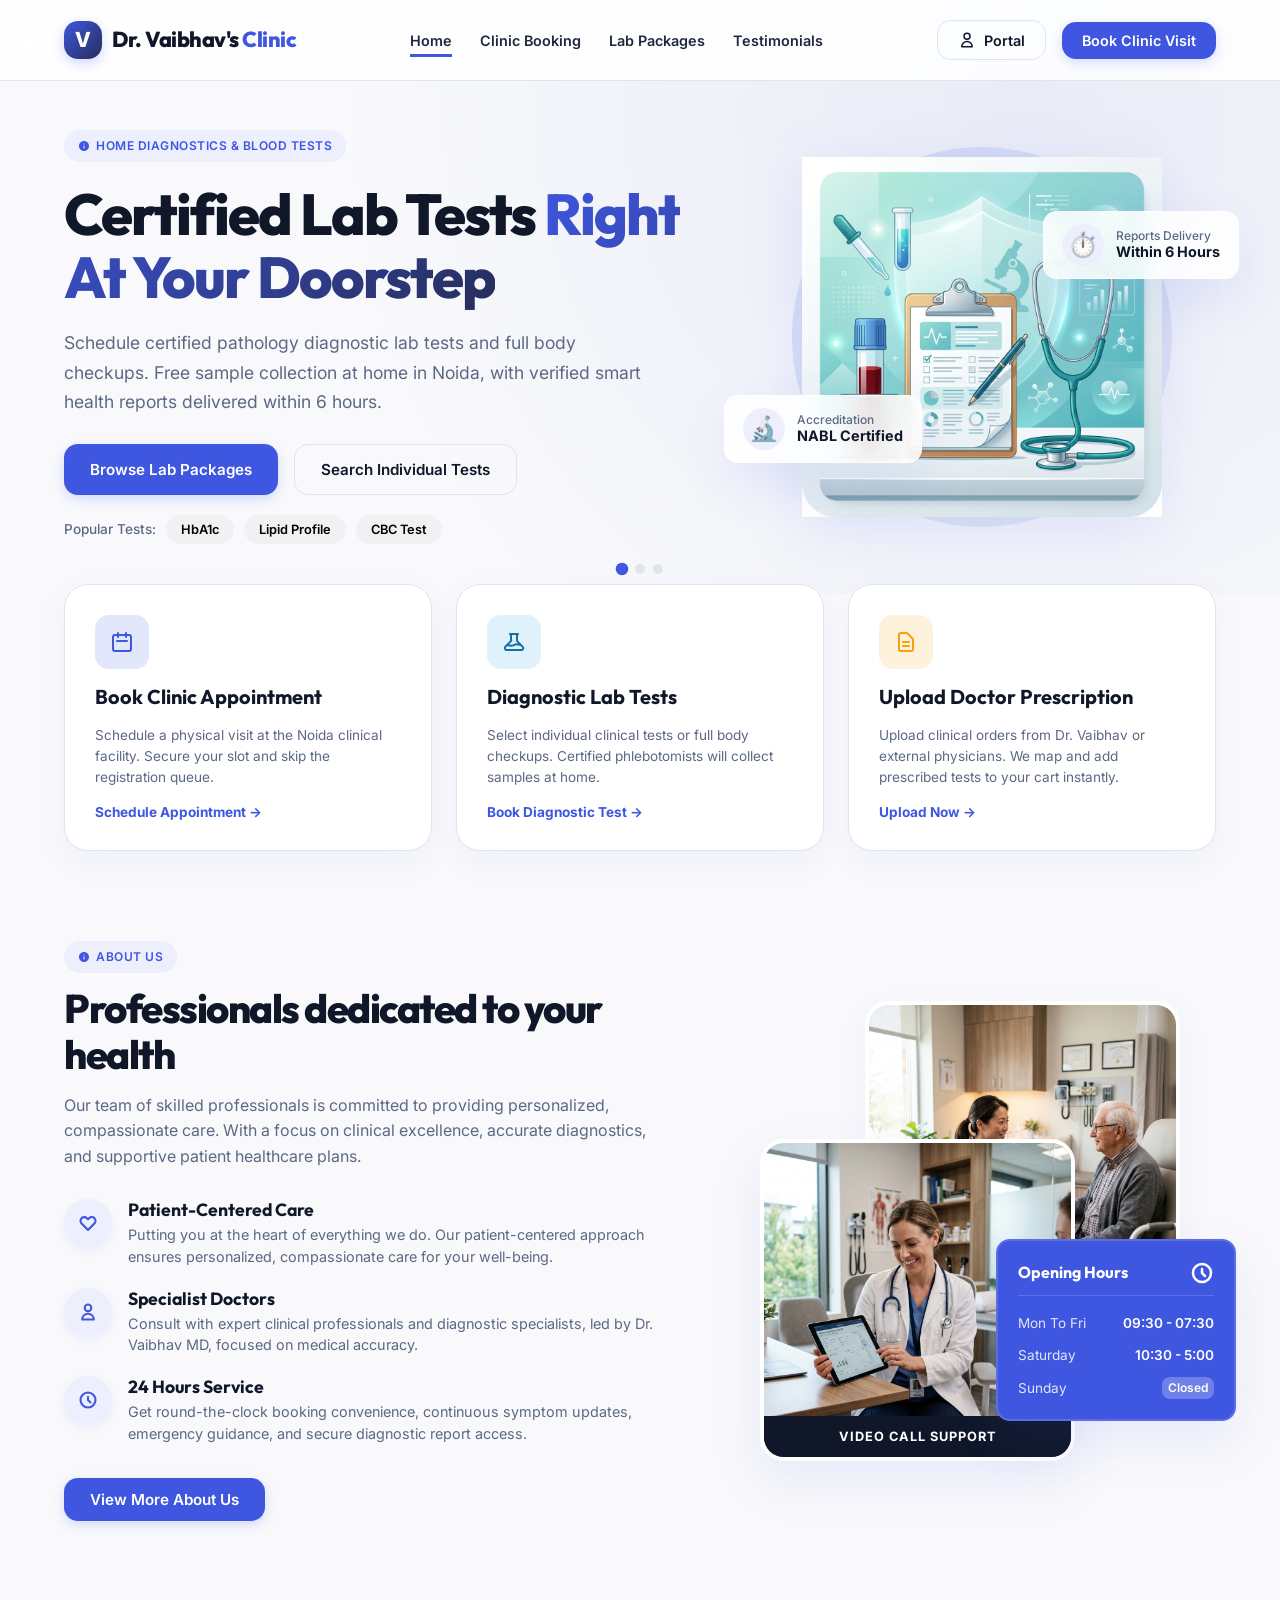
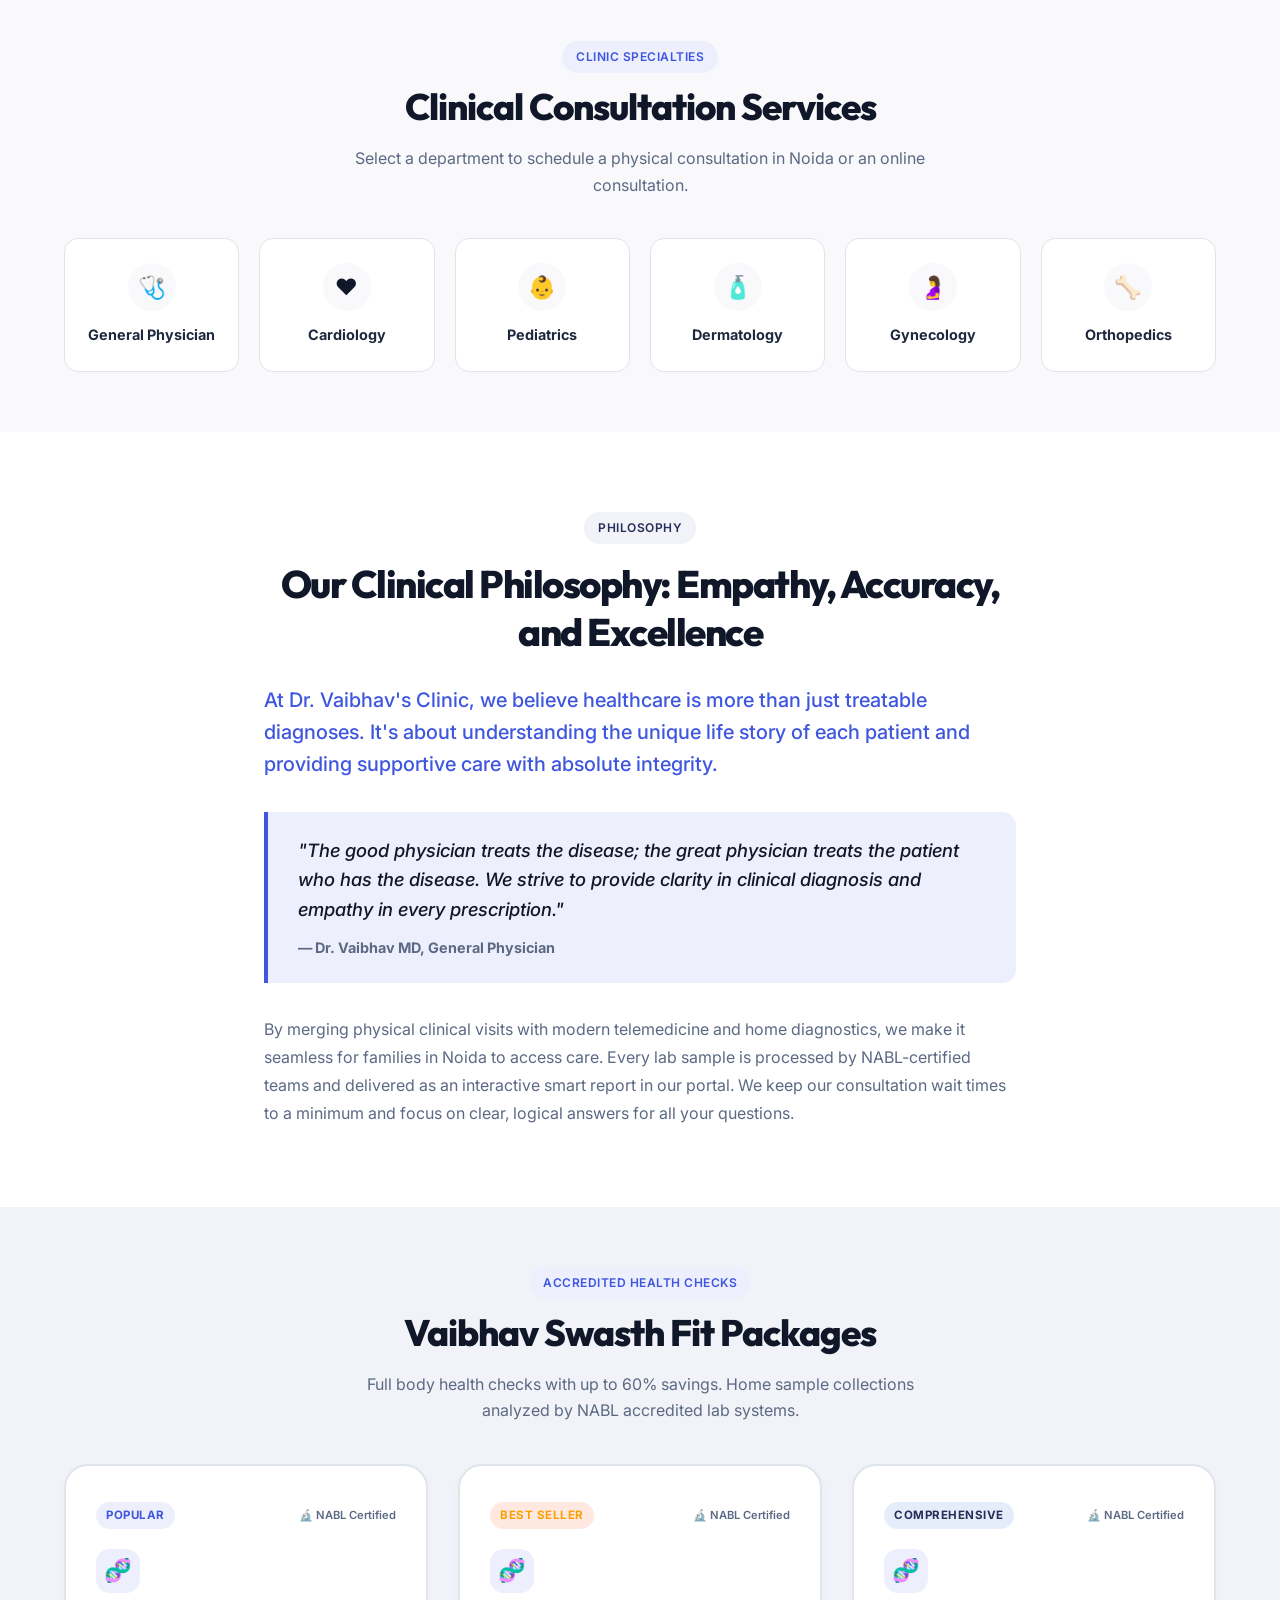
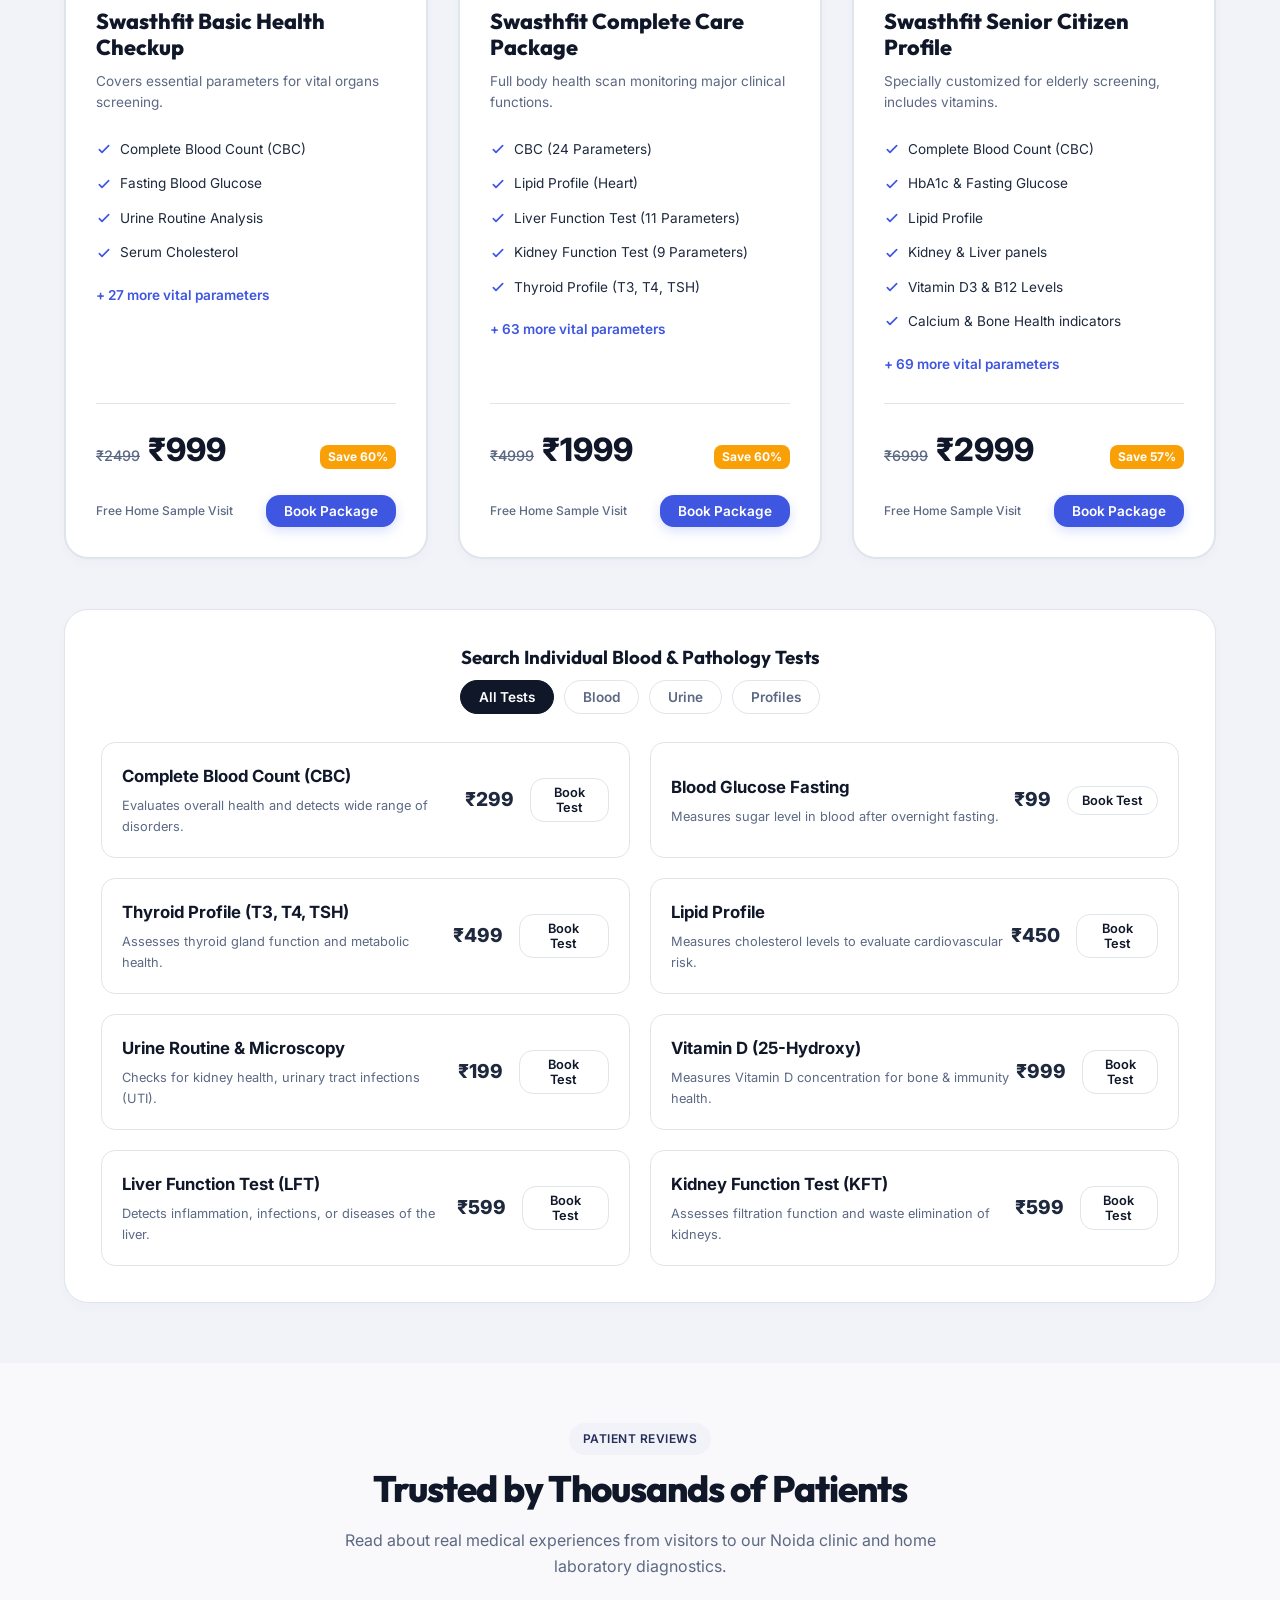
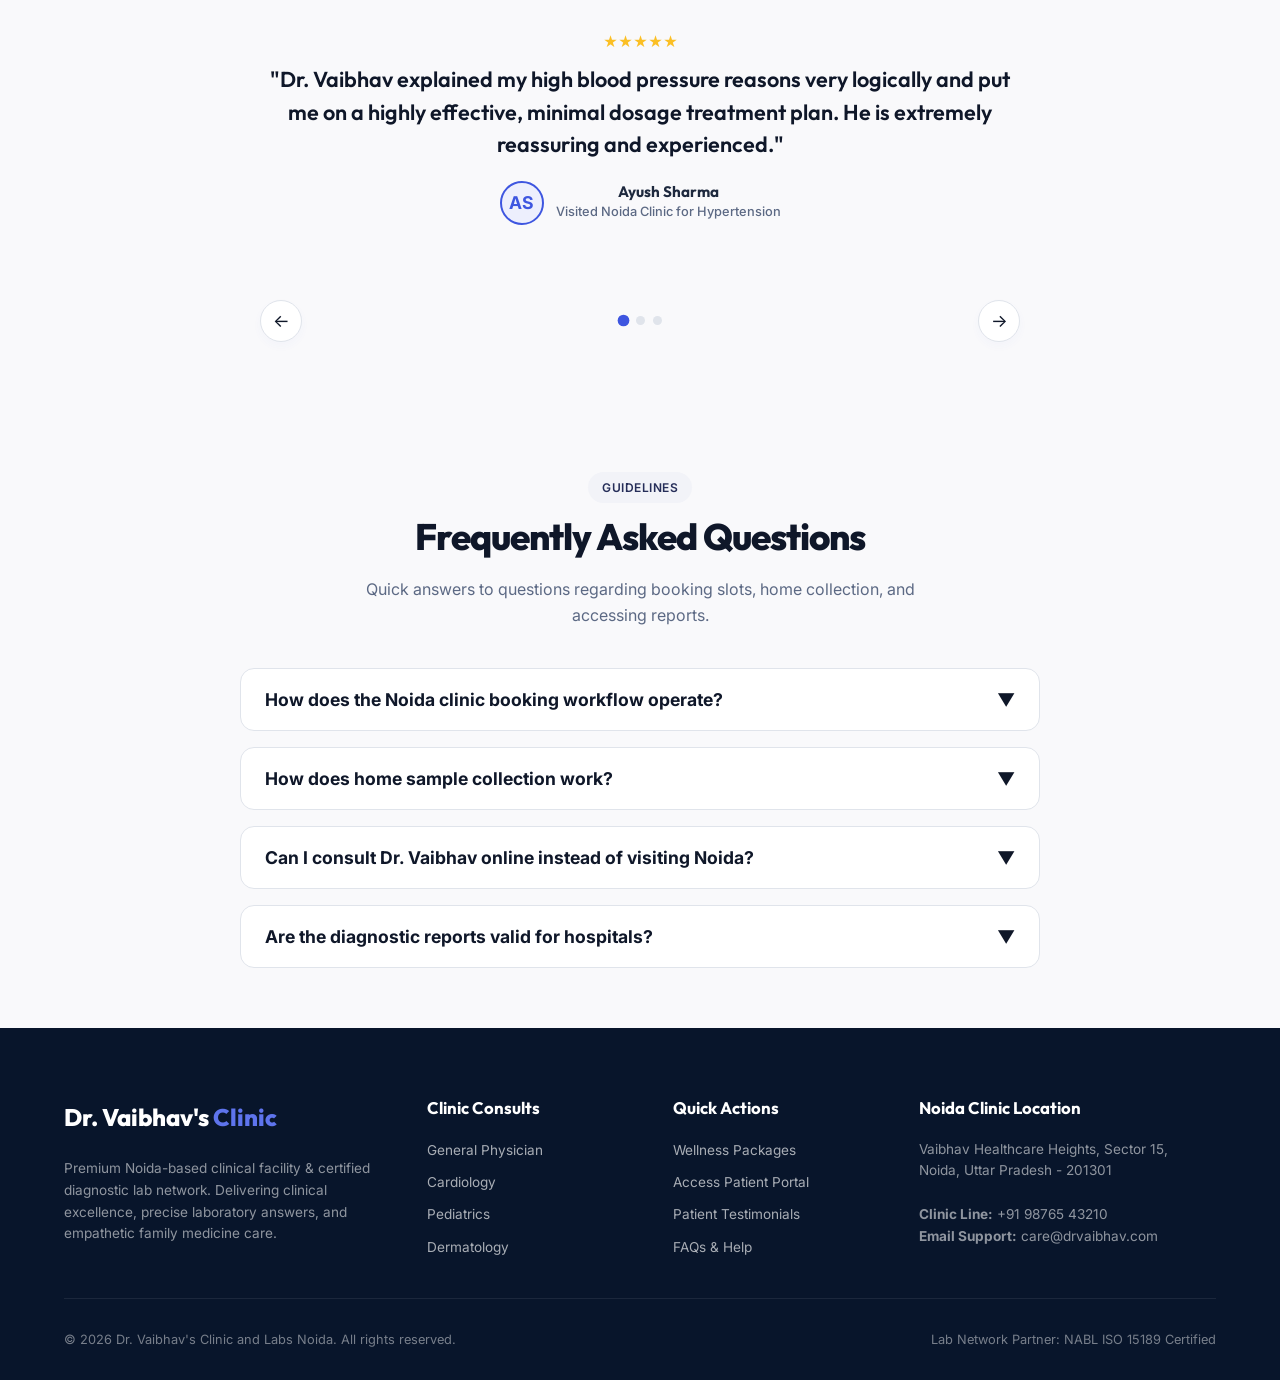
==== commit 66a8eddd: "feat: remove dark mode and cart drawers, implement direct diagnostics booking in the booking wizard" ====
--- a/index.html
+++ b/index.html
@@ -23,25 +23,12 @@
           <li><a href="#specialties" class="nav-link">Clinic Booking</a></li>
           <li><a href="#packages" class="nav-link">Lab Packages</a></li>
           <li><a href="#testimonials" class="nav-link">Testimonials</a></li>
+          <li class="mobile-only-action"><a href="#" id="portal-trigger-mobile" class="nav-link">Patient Portal</a></li>
+          <li class="mobile-only-action"><a href="#" id="consult-trigger-mobile" class="nav-link">Book Clinic Visit</a></li>
         </ul>
       </nav>
 
       <div class="nav-actions">
-        <!-- Theme Toggle -->
-        <button class="theme-toggle" id="theme-toggle" aria-label="Toggle Theme">
-          <svg width="20" height="20" fill="currentColor" viewBox="0 0 24 24">
-            <path d="M12 3c.132 0 .263 0 .393.007a7.5 7.5 0 0 0 7.92 12.446A9 9 0 1 1 12 2.999z"/>
-          </svg>
-        </button>
-
-        <!-- Cart Trigger -->
-        <button class="cart-trigger" id="cart-trigger" aria-label="View Cart">
-          <svg width="20" height="20" fill="none" stroke="currentColor" stroke-width="2" viewBox="0 0 24 24">
-            <path stroke-linecap="round" stroke-linejoin="round" d="M16 11V7a4 4 0 00-8 0v4M5 9h14l1 12H4L5 9z"/>
-          </svg>
-          <span class="cart-count" id="cart-count">0</span>
-        </button>
-
         <!-- Patient Portal button -->
         <button class="btn btn-secondary" id="portal-trigger">
           <svg width="18" height="18" fill="none" stroke="currentColor" stroke-width="2" viewBox="0 0 24 24">
@@ -568,7 +555,7 @@
           <!-- Step 1: Visit Type & Specialty -->
           <div class="step-pane active" data-step="1">
             <h4 style="margin-bottom: 15px; text-align: center;">Select Appointment Type</h4>
-            <div class="option-select-grid">
+            <div class="option-select-grid" style="grid-template-columns: repeat(3, 1fr); gap: 10px;">
               <div class="select-card active" data-value="clinic" data-group="visit-type">
                 <span>🏥</span>
                 <h4>Noida Clinic Visit</h4>
@@ -579,9 +566,14 @@
                 <h4>Video Consultation</h4>
                 <p>Consult securely from home</p>
               </div>
-            </div>
-
-            <div class="form-field">
+              <div class="select-card" data-value="diagnostics" data-group="visit-type">
+                <span>🔬</span>
+                <h4>Home Lab Sample</h4>
+                <p>Home collection diagnostics</p>
+              </div>
+            </div>
+
+            <div class="form-field" id="specialty-field">
               <label for="consult-specialty">Clinical Department / Specialty</label>
               <select class="form-input" id="consult-specialty">
                 <option value="General Physician">General Physician (Dr. Vaibhav)</option>
@@ -591,6 +583,11 @@
                 <option value="Gynecology">Gynecology (Women's Health)</option>
                 <option value="Orthopedics">Orthopedics (Bone & Joint)</option>
               </select>
+            </div>
+
+            <div class="form-field" id="diagnostics-field" style="display: none;">
+              <label for="consult-test">Selected Diagnostic Test / Package</label>
+              <input type="text" class="form-input" id="consult-test" readonly style="background-color: var(--secondary-bg); font-weight: 600; color: var(--primary);">
             </div>
             <button type="button" class="btn btn-primary next-step-btn" style="float: right;">Next Step</button>
           </div>
@@ -661,7 +658,7 @@
               <div class="summary-row"><span>Specialty:</span><span id="confirm-specialty">General Physician</span></div>
               <div class="summary-row"><span>Type:</span><span id="confirm-type">Noida Clinic Visit</span></div>
               <div class="summary-row"><span>Date & Slot:</span><span id="confirm-slot">June 15, 2026 at 11:00 AM</span></div>
-              <div class="summary-row"><span>Consultation Fee:</span><strong>₹500</strong></div>
+              <div class="summary-row"><span id="confirm-fee-label">Consultation Fee:</span><strong id="confirm-fee">₹500</strong></div>
             </div>
 
             <button type="button" class="btn btn-primary" id="consult-success-close-btn" style="width: 100%;">Close Wizard</button>
@@ -671,73 +668,7 @@
     </div>
   </div>
 
-  <!-- DRAWER: Diagnostic Cart Sidebar -->
-  <div class="modal-overlay" id="cart-overlay"></div>
-  <div class="cart-drawer" id="cart-drawer">
-    <div class="cart-header-row">
-      <h3>Diagnostics Cart (<span id="cart-title-count">0</span>)</h3>
-      <button class="modal-close-btn" id="cart-close-btn">&times;</button>
-    </div>
-
-    <!-- Items List -->
-    <div class="cart-list" id="cart-items-list">
-      <div style="text-align: center; color: var(--text-muted); margin-top: 40px;" id="empty-cart-msg">
-        <span style="font-size: 3rem; display: block; margin-bottom: 12px;">🛒</span>
-        Your cart is empty. Search and add diagnostic tests or packages.
-      </div>
-    </div>
-
-    <!-- Checkout Details Footer -->
-    <div class="cart-checkout-footer">
-      <div id="cart-has-items-box" style="display: none;">
-        <!-- Collection selection -->
-        <div class="form-field" style="margin-bottom: 16px;">
-          <label for="cart-collection-type">Sample Collection Mode</label>
-          <select class="form-input" id="cart-collection-type" style="padding: 8px 12px;">
-            <option value="home">Home Sample Collection (Free)</option>
-            <option value="walkin">Walk-in at Noida Main Lab</option>
-          </select>
-        </div>
-
-        <div class="form-field" style="margin-bottom: 16px;">
-          <label for="cart-address">Home Address</label>
-          <input type="text" class="form-input" id="cart-address" placeholder="Flat, Street, Area" style="padding: 8px 12px;">
-        </div>
-
-        <div class="form-group-row" style="margin-bottom: 16px; gap: 10px;">
-          <div class="form-field" style="margin-bottom: 0;">
-            <label for="cart-date">Preferred Date</label>
-            <input type="date" class="form-input" id="cart-date" style="padding: 8px 12px;">
-          </div>
-          <div class="form-field" style="margin-bottom: 0;">
-            <label for="cart-time">Preferred Time</label>
-            <select class="form-input" id="cart-time" style="padding: 8px 12px;">
-              <option value="07:00 AM - 09:00 AM">07:00 AM - 09:00 AM (Fasting)</option>
-              <option value="09:00 AM - 11:00 AM">09:00 AM - 11:00 AM</option>
-              <option value="11:00 AM - 01:00 PM">11:00 AM - 01:00 PM</option>
-            </select>
-          </div>
-        </div>
-
-        <div style="border-top: 1px solid var(--border-color); padding-top: 16px; margin-bottom: 16px;">
-          <div style="display: flex; justify-content: space-between; font-size: 0.9rem; margin-bottom: 6px;">
-            <span>Subtotal:</span>
-            <span id="cart-subtotal">₹0</span>
-          </div>
-          <div style="display: flex; justify-content: space-between; font-size: 0.9rem; margin-bottom: 6px;">
-            <span>Home Collection:</span>
-            <span style="color: var(--primary); font-weight: 600;">FREE</span>
-          </div>
-          <div style="display: flex; justify-content: space-between; font-size: 1.1rem; font-weight: 700; margin-top: 10px; border-top: 1px dashed var(--border-color); padding-top: 10px;">
-            <span>Total Payable:</span>
-            <span id="cart-total">₹0</span>
-          </div>
-        </div>
-
-        <button class="btn btn-primary" id="cart-checkout-btn" style="width: 100%; justify-content: center;">Place Diagnostic Order</button>
-      </div>
-    </div>
-  </div>
+
 
   <!-- MODAL: Patient Portal Dashboard -->
   <div class="modal-overlay" id="portal-modal">
--- a/index.css
+++ b/index.css
@@ -41,21 +41,7 @@
   --font-body: 'Inter', sans-serif;
 }
 
-/* Dark Mode Support */
-body.dark-mode {
-  --bg-main: hsl(220, 30%, 6%);
-  --bg-card: hsl(220, 25%, 10%);
-  --bg-card-glass: rgba(22, 28, 40, 0.9);
-  --text-main: hsl(210, 30%, 94%);
-  --text-muted: hsl(220, 12%, 65%);
-  --border-color: hsl(220, 20%, 16%);
-  --shadow-md: 0 10px 32px rgba(0, 0, 0, 0.35);
-  --shadow-lg: 0 20px 60px rgba(0, 0, 0, 0.45);
-  --secondary: hsl(231, 80%, 90%);
-  --secondary-light: hsl(231, 40%, 80%);
-  --secondary-bg: hsl(220, 25%, 14%);
-  --primary-bg: hsl(231, 35%, 15%);
-}
+
 
 /* Basic Resets & Rescale */
 * {
@@ -192,6 +178,10 @@
 
 .logo-text span {
   color: var(--primary);
+}
+
+.mobile-only-action {
+  display: none;
 }
 
 .nav-menu {
@@ -2155,15 +2145,19 @@
   }
   .about-visuals {
     margin-top: 40px;
+    width: 100%;
   }
   .image-stack-container {
     margin: 0 auto;
   }
   .opening-hours-card {
-    right: 50%;
-    bottom: -30px;
-    transform: translateX(50%);
-    animation: float-y 5s ease-in-out infinite alternate;
+    position: relative;
+    bottom: auto;
+    right: auto;
+    left: auto;
+    transform: none;
+    margin: 40px auto 0 auto;
+    animation: none;
   }
   .specialty-grid {
     grid-template-columns: repeat(3, 1fr);
@@ -2182,13 +2176,43 @@
   }
   .nav-menu {
     display: none;
+    flex-direction: column;
+    position: absolute;
+    top: 70px;
+    left: 0;
+    width: 100%;
+    background-color: var(--bg-card);
+    border-bottom: 1.5px solid var(--border-color);
+    padding: 24px;
+    gap: 16px;
+    box-shadow: var(--shadow-md);
+    z-index: 100;
+  }
+  .nav-menu.active {
+    display: flex;
+  }
+  .nav-link {
+    display: block;
+    padding: 8px 0;
+    width: 100%;
+  }
+  .mobile-only-action {
+    display: block;
+  }
+  #portal-trigger,
+  #consult-trigger-nav {
+    display: none; /* Hide header buttons on tablet and mobile */
   }
   .mobile-nav-toggle {
     display: block;
     color: var(--text-main);
   }
   .hero-title {
-    font-size: 2.6rem;
+    font-size: clamp(2rem, 8vw, 3rem);
+    letter-spacing: -1px;
+  }
+  .floating-card {
+    display: none; /* Hide floating cards on mobile to prevent overflow */
   }
   .about-title {
     font-size: 2rem;
@@ -2207,20 +2231,77 @@
   }
   .portal-modal-content {
     grid-template-columns: 1fr;
+    height: 90vh;
   }
   .portal-sidebar {
     padding: 16px;
-    flex-direction: row;
-    align-items: center;
-    justify-content: space-between;
+    flex-direction: column;
+    align-items: stretch;
+    gap: 12px;
   }
   .ps-profile {
     margin-bottom: 0;
+    justify-content: center;
   }
   .ps-menu {
-    display: none;
+    display: flex;
+    flex-direction: row;
+    gap: 8px;
+    overflow-x: auto;
+    padding-bottom: 8px;
+    -webkit-overflow-scrolling: touch;
+    width: 100%;
+  }
+  .ps-menu::-webkit-scrollbar {
+    height: 4px;
+  }
+  .ps-menu::-webkit-scrollbar-thumb {
+    background-color: var(--border-color);
+    border-radius: var(--radius-pill);
+  }
+  .ps-menu-btn {
+    padding: 8px 14px;
+    font-size: 0.8rem;
+    white-space: nowrap;
+    width: auto;
+  }
+  #portal-logout-btn {
+    align-self: center;
+    width: auto;
+    margin-top: 4px;
+    font-size: 0.8rem;
+    padding: 6px 12px;
   }
   .footer-top {
     grid-template-columns: 1fr;
   }
 }
+
+@media (max-width: 576px) {
+  .logo-text {
+    font-size: 1.1rem;
+    white-space: nowrap;
+  }
+  .logo-icon {
+    width: 32px;
+    height: 32px;
+    font-size: 1.1rem;
+  }
+  .image-stack-container {
+    max-width: 280px;
+    height: 280px;
+    margin: 0 auto;
+  }
+  .opening-hours-card {
+    width: 90%;
+    max-width: 280px;
+    bottom: auto;
+  }
+}
+
+@media (max-width: 480px) {
+  .cart-drawer {
+    width: 100%;
+    right: -100%;
+  }
+}
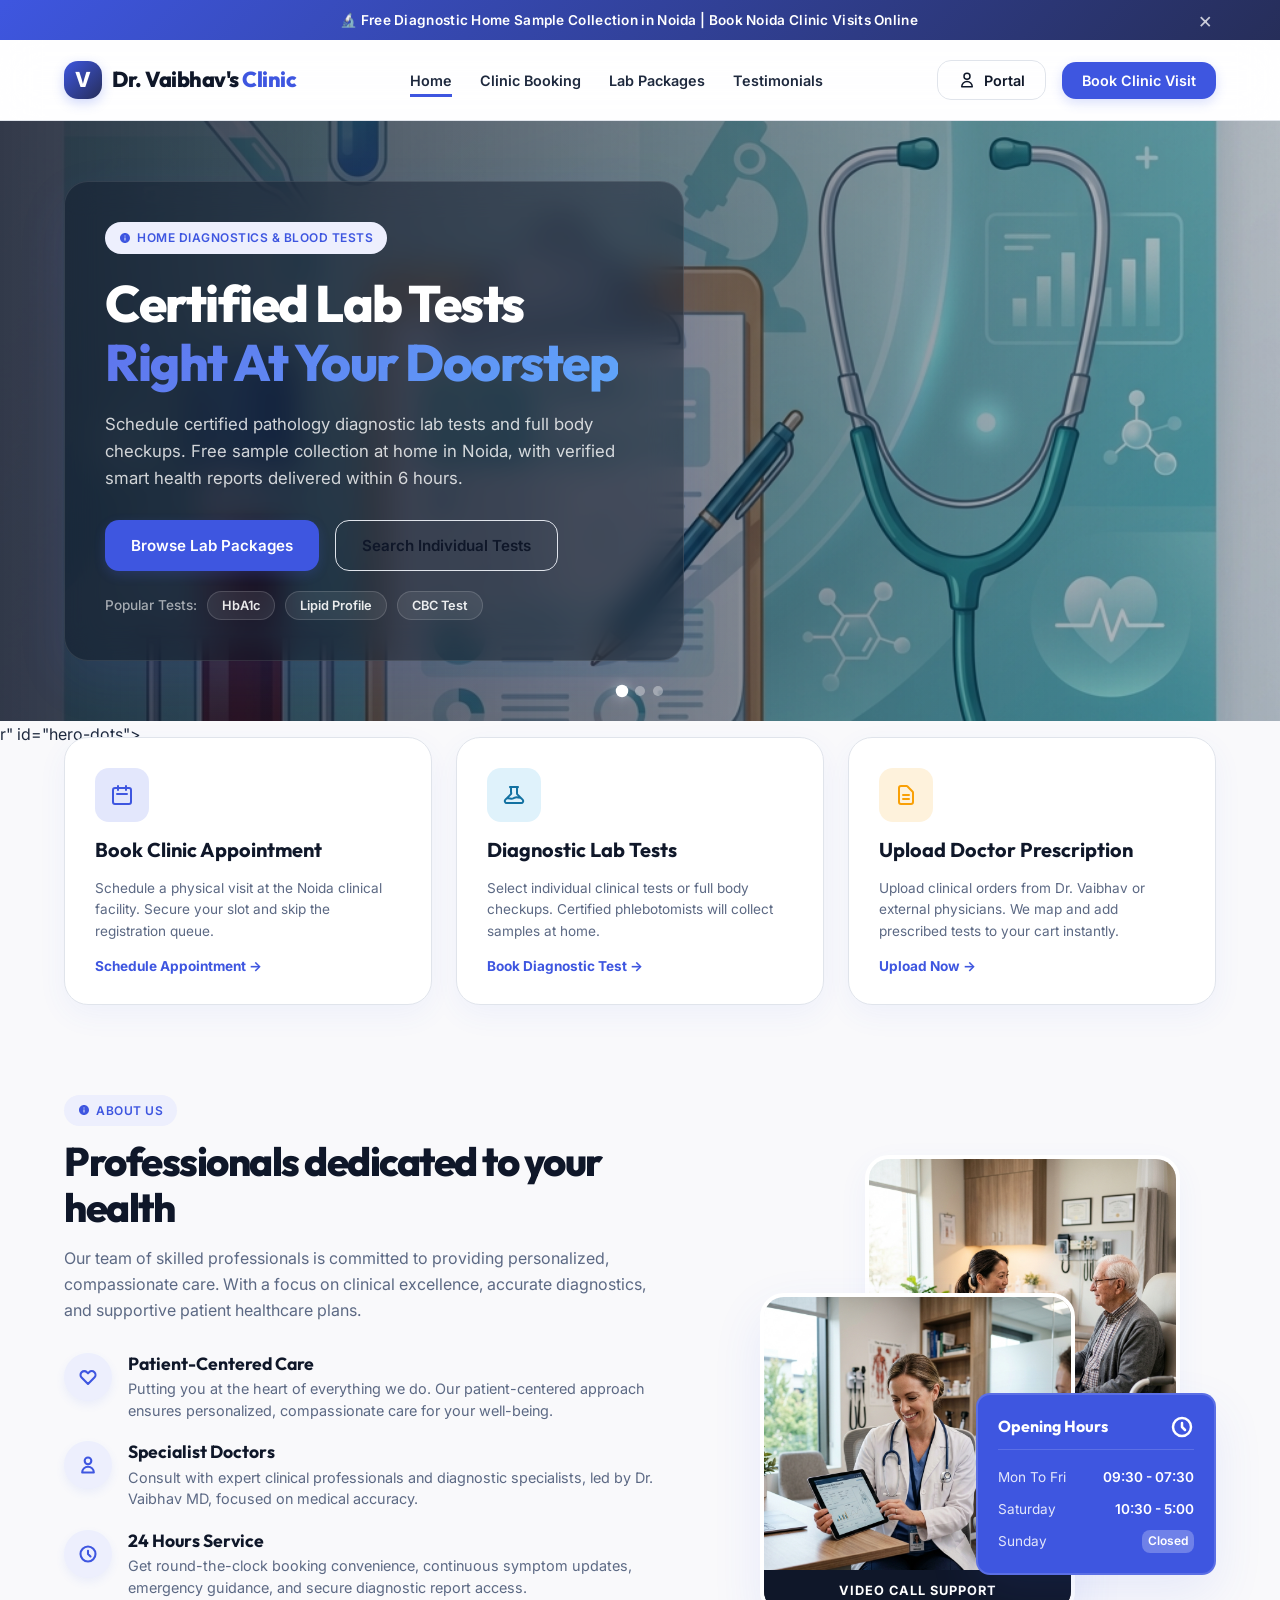
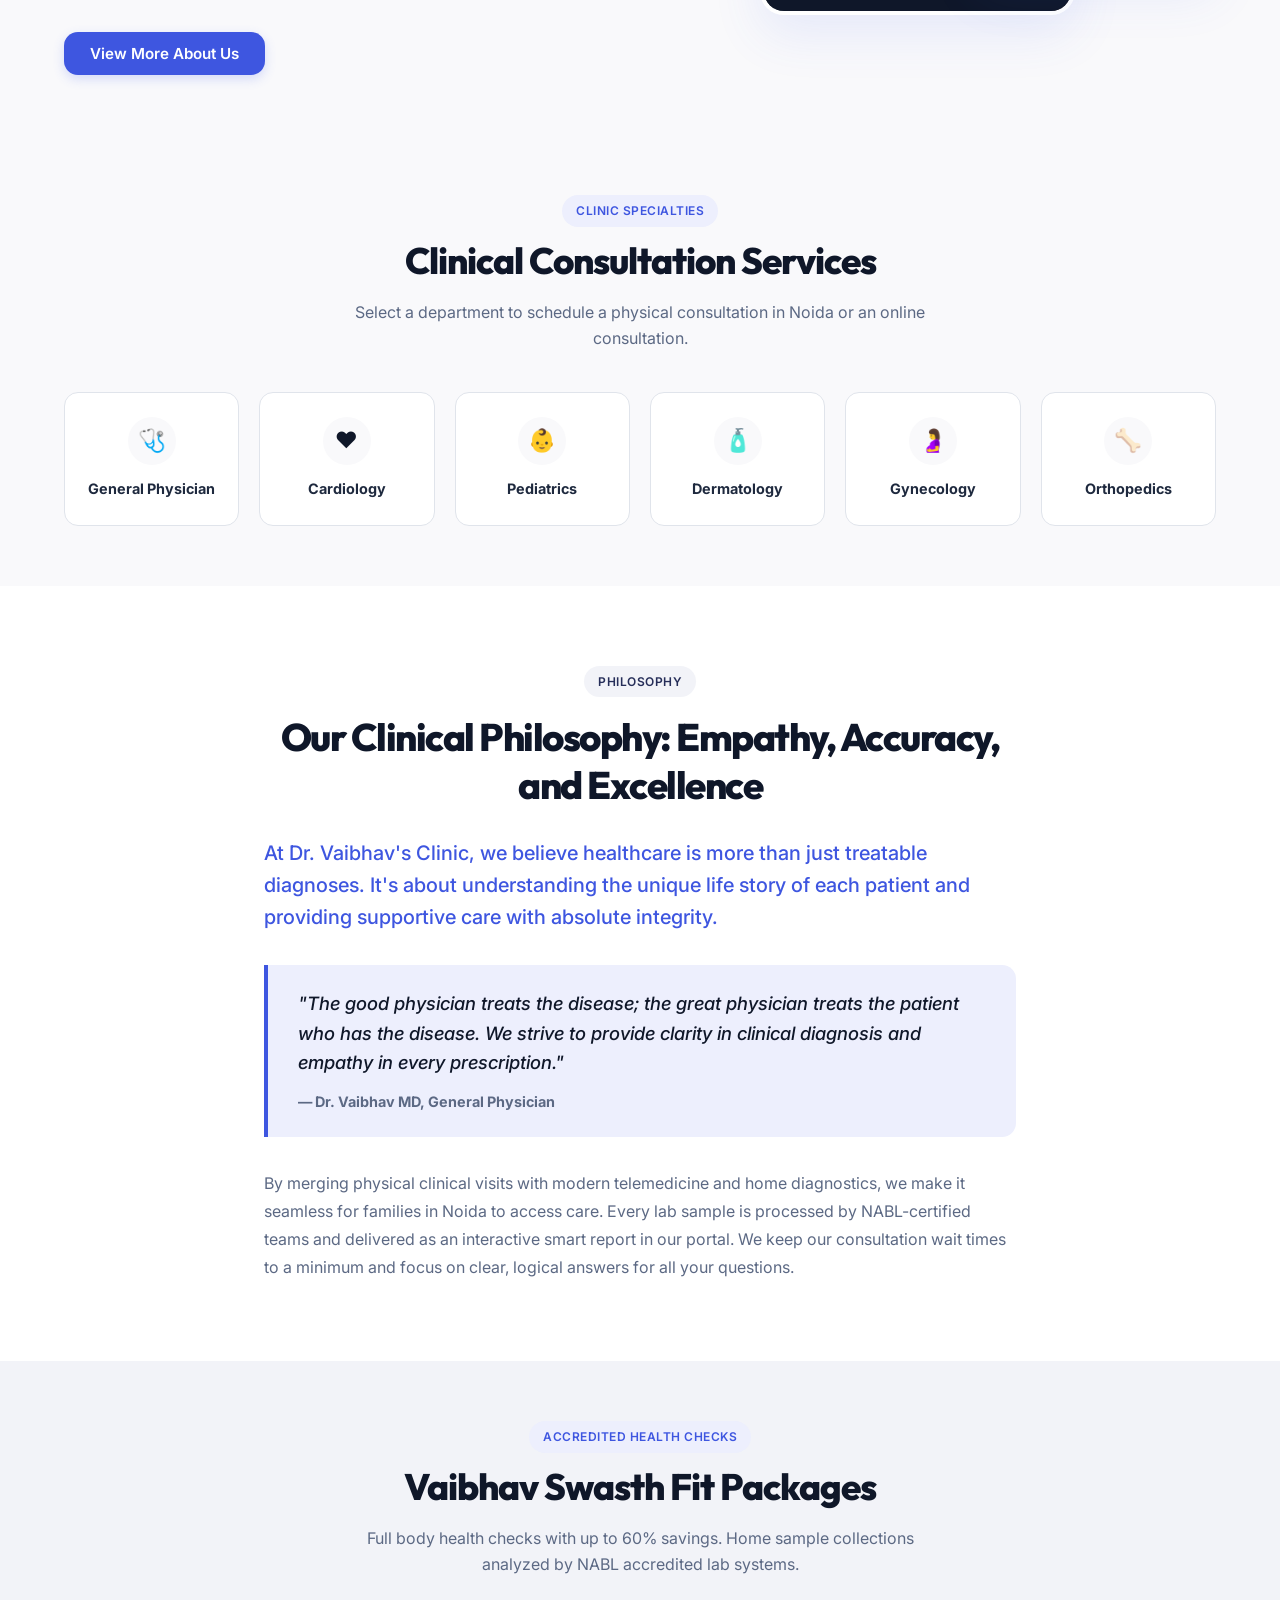
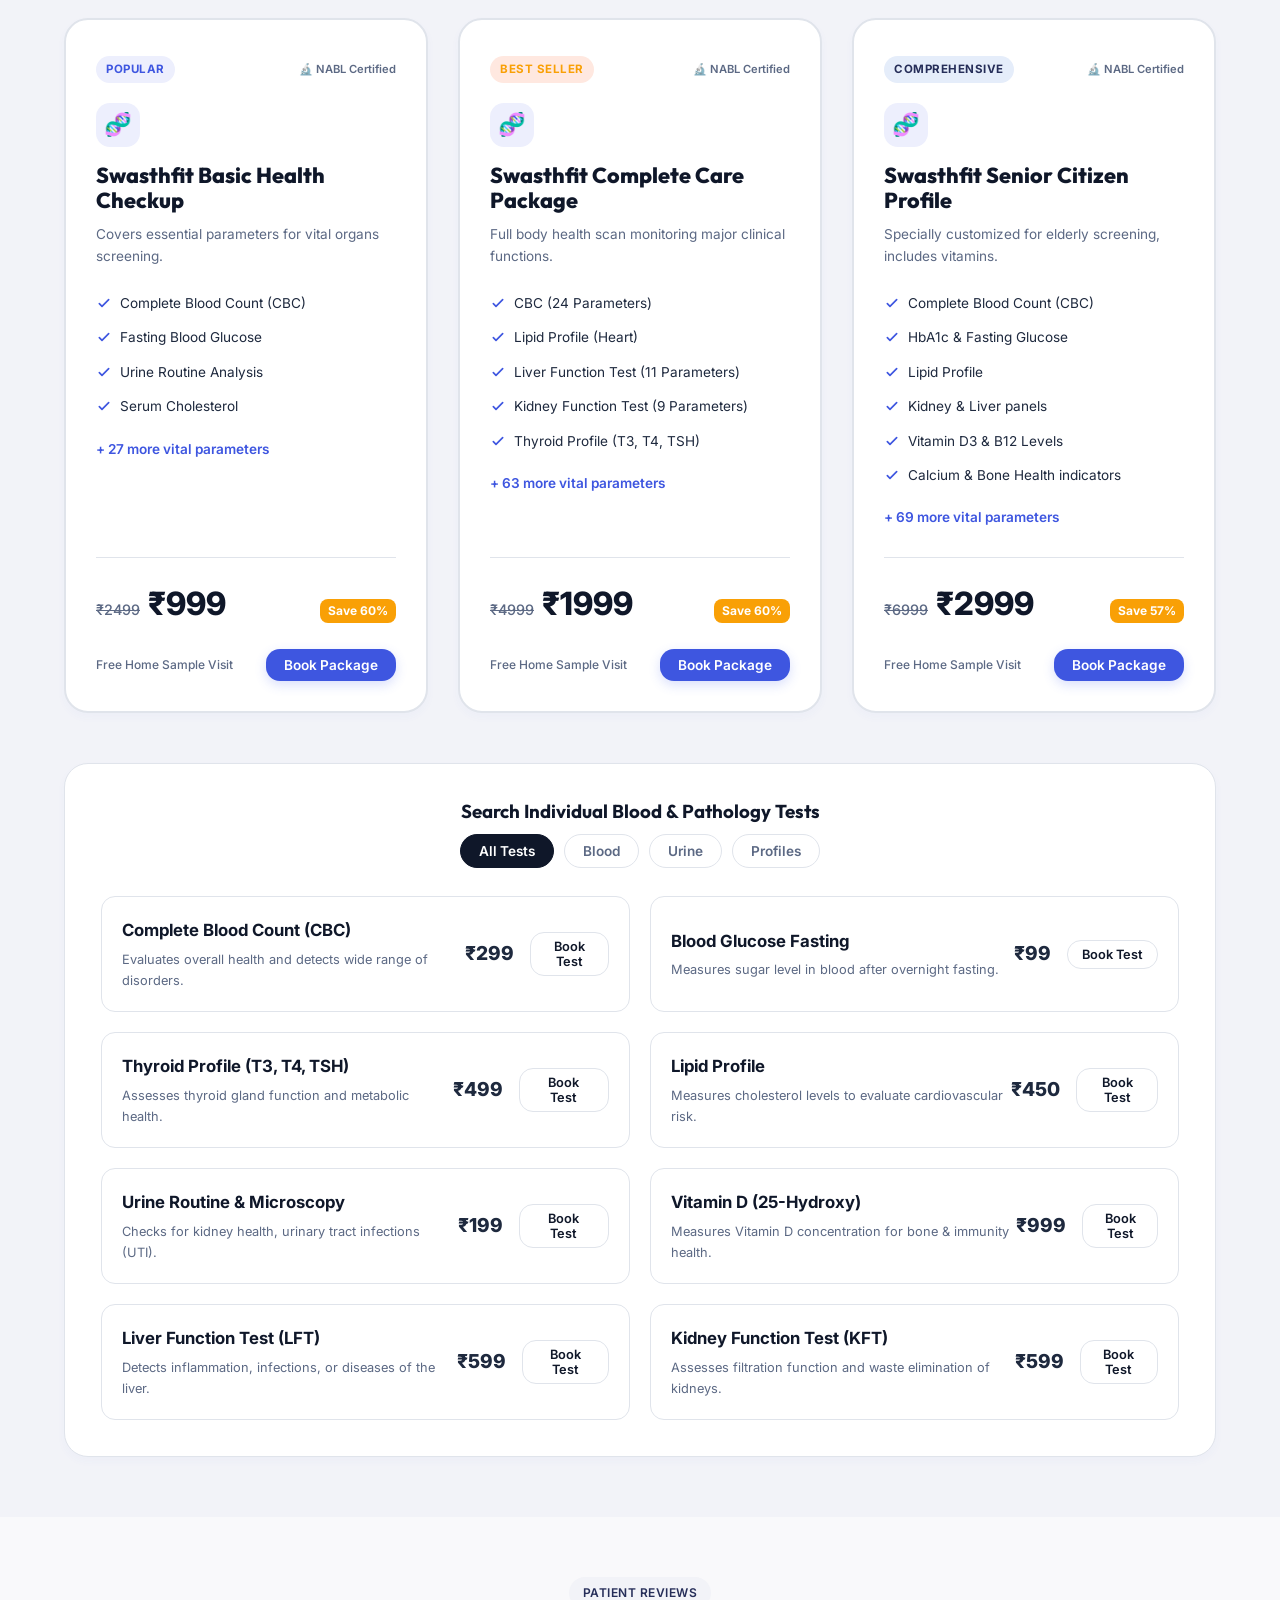
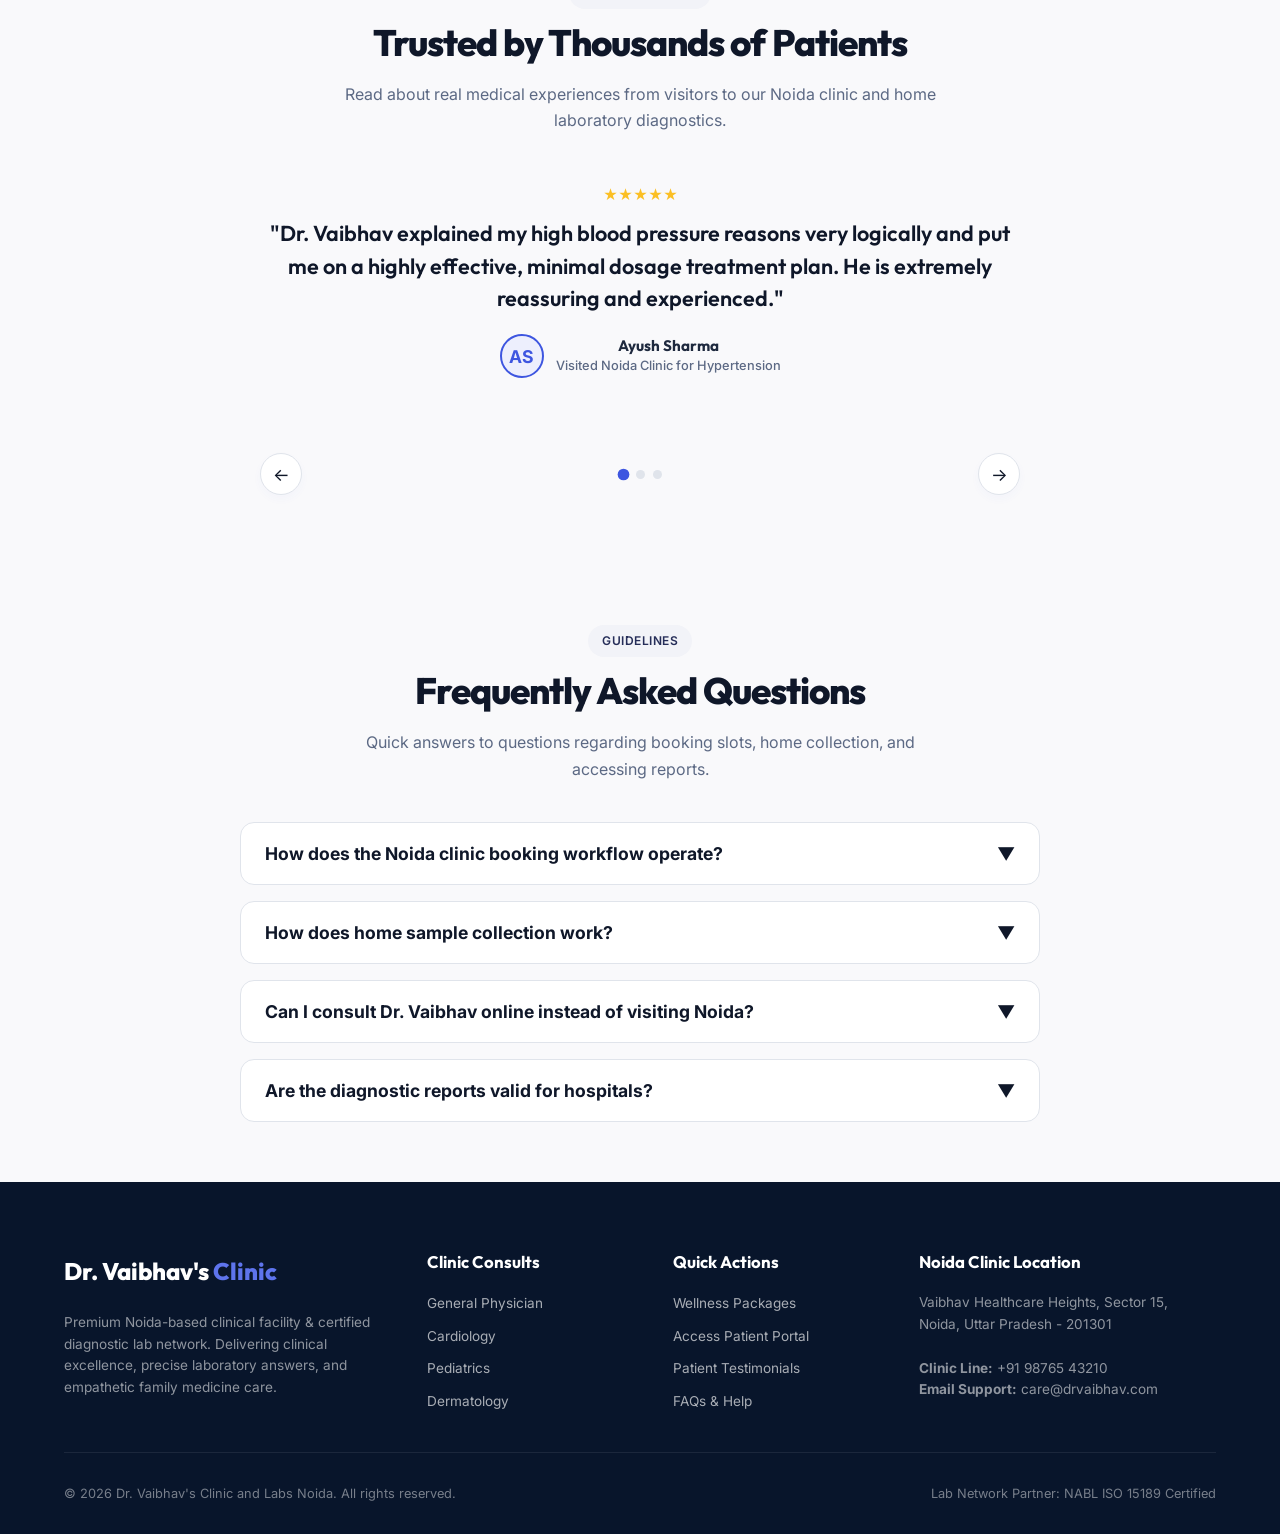
==== commit 106bff6b: "feat: replace hero slider with full-bleed background overlay card slider, add announcement bar, impr" ====
--- a/index.html
+++ b/index.html
@@ -8,6 +8,14 @@
   <link rel="stylesheet" href="index.css">
 </head>
 <body>
+
+  <!-- Announcement Bar -->
+  <div class="announcement-bar" id="announcement-bar">
+    <div class="container ab-container">
+      <span class="ab-text">🔬 Free Diagnostic Home Sample Collection in Noida | Book Noida Clinic Visits Online</span>
+      <button class="ab-close-btn" id="ab-close" aria-label="Close Announcement">&times;</button>
+    </div>
+  </div>
 
   <!-- Sticky Glassmorphic Header -->
   <header class="header" id="header">
@@ -55,9 +63,10 @@
     <div class="hero-slides-container" id="hero-slides-container">
       
       <!-- Slide 1: Home Diagnostics -->
-      <div class="hero-slide active" data-slide="0">
-        <div class="container hero-grid">
-          <div class="hero-content">
+      <div class="hero-slide active" data-slide="0" style="background-image: url('assets/diagnostics_hero.png');">
+        <div class="hero-slide-overlay"></div>
+        <div class="container hero-overlay-container">
+          <div class="hero-overlay-card">
             <div class="badge badge-primary hero-tag">
               <svg width="12" height="12" fill="currentColor" viewBox="0 0 24 24"><path d="M12 2C6.48 2 2 6.48 2 12s4.48 10 10 10 10-4.48 10-10S17.52 2 12 2zm1 15h-2v-6h2v6zm0-8h-2V7h2v2z"/></svg>
               Home Diagnostics & Blood Tests
@@ -77,32 +86,14 @@
               <button class="tag-btn" data-search="Complete Blood Count">CBC Test</button>
             </div>
           </div>
-
-          <div class="hero-image-pane">
-            <div class="hero-img-bg"></div>
-            <img src="assets/diagnostics_hero.png" alt="Diagnostics Lab Testing Illustration" class="hero-slider-img">
-            <div class="floating-card fc-1">
-              <div class="fc-icon">⏱️</div>
-              <div class="fc-text">
-                <span class="fc-label">Reports Delivery</span>
-                <strong class="fc-value">Within 6 Hours</strong>
-              </div>
-            </div>
-            <div class="floating-card fc-2">
-              <div class="fc-icon">🔬</div>
-              <div class="fc-text">
-                <span class="fc-label">Accreditation</span>
-                <strong class="fc-value">NABL Certified</strong>
-              </div>
-            </div>
-          </div>
         </div>
       </div>
 
       <!-- Slide 2: Noida Clinic Consultations -->
-      <div class="hero-slide" data-slide="1">
-        <div class="container hero-grid">
-          <div class="hero-content">
+      <div class="hero-slide" data-slide="1" style="background-image: url('assets/clinic_hero.png');">
+        <div class="hero-slide-overlay"></div>
+        <div class="container hero-overlay-container">
+          <div class="hero-overlay-card">
             <div class="badge badge-primary hero-tag">
               <svg width="12" height="12" fill="currentColor" viewBox="0 0 24 24"><path d="M19 3H5c-1.1 0-2 .9-2 2v14c0 1.1.9 2 2 2h14c1.1 0 2-.9 2-2V5c0-1.1-.9-2-2-2zm-2 10h-4v4h-2v-4H7v-2h4V7h2v4h4v2z"/></svg>
               Physical Noida Clinic
@@ -122,36 +113,14 @@
               <button class="tag-btn" data-search="Pediatrics">Pediatrics</button>
             </div>
           </div>
-
-          <div class="hero-image-pane">
-            <div class="hero-img-bg"></div>
-            <img src="assets/clinic_hero.png" alt="Clinical Doctor Consultation Noida Illustration" class="hero-slider-img">
-            <div class="floating-card fc-1">
-              <div class="fc-avatars">
-                <span class="fc-avatar" style="background-color: #3b5998;">👨‍⚕️</span>
-                <span class="fc-avatar" style="background-color: #4060ef;">👩‍⚕️</span>
-                <span class="fc-avatar" style="background-color: #f1f5f9;">🩺</span>
-              </div>
-              <div class="fc-text">
-                <span class="fc-label">Noida Sector 15</span>
-                <strong class="fc-value">Talk to Dr. Vaibhav</strong>
-              </div>
-            </div>
-            <div class="floating-card fc-2">
-              <div class="fc-icon">🕒</div>
-              <div class="fc-text">
-                <span class="fc-label">Average Wait</span>
-                <strong class="fc-value">15-Min Slots</strong>
-              </div>
-            </div>
-          </div>
         </div>
       </div>
 
       <!-- Slide 3: Telehealth Video Consultations -->
-      <div class="hero-slide" data-slide="2">
-        <div class="container hero-grid">
-          <div class="hero-content">
+      <div class="hero-slide" data-slide="2" style="background-image: url('assets/telehealth_hero.png');">
+        <div class="hero-slide-overlay"></div>
+        <div class="container hero-overlay-container">
+          <div class="hero-overlay-card">
             <div class="badge badge-primary hero-tag">
               <svg width="12" height="12" fill="currentColor" viewBox="0 0 24 24"><path d="M21 6H3c-1.1 0-2 .9-2 2v8c0 1.1.9 2 2 2h18c1.1 0 2-.9 2-2V8c0-1.1-.9-2-2-2zm-10 7H8v3H6v-3H3v-2h3V8h2v3h3v2zm9 3h-6v-2h6v2zm0-4h-6v-2h6v2z"/></svg>
               Telehealth Virtual Care
@@ -170,25 +139,6 @@
               <button class="tag-btn" data-search="Lipid Profile">Prescriptions</button>
             </div>
           </div>
-
-          <div class="hero-image-pane">
-            <div class="hero-img-bg"></div>
-            <img src="assets/telehealth_hero.png" alt="Telehealth Video Consultation Illustration" class="hero-slider-img">
-            <div class="floating-card fc-1">
-              <div class="fc-icon">📹</div>
-              <div class="fc-text">
-                <span class="fc-label">Virtual Care</span>
-                <strong class="fc-value">Secure Video Link</strong>
-              </div>
-            </div>
-            <div class="floating-card fc-2">
-              <div class="fc-icon">🔒</div>
-              <div class="fc-text">
-                <span class="fc-label">Data Security</span>
-                <strong class="fc-value">100% Confidential</strong>
-              </div>
-            </div>
-          </div>
         </div>
       </div>
 
@@ -196,6 +146,7 @@
     
     <!-- Hero Slider Dots -->
     <div class="hero-dots-container" id="hero-dots"></div>
+  </section>r" id="hero-dots"></div>
   </section>
 
   <!-- Quick Actions Grid -->
@@ -555,7 +506,7 @@
           <!-- Step 1: Visit Type & Specialty -->
           <div class="step-pane active" data-step="1">
             <h4 style="margin-bottom: 15px; text-align: center;">Select Appointment Type</h4>
-            <div class="option-select-grid" style="grid-template-columns: repeat(3, 1fr); gap: 10px;">
+            <div class="option-select-grid">
               <div class="select-card active" data-value="clinic" data-group="visit-type">
                 <span>🏥</span>
                 <h4>Noida Clinic Visit</h4>
--- a/index.css
+++ b/index.css
@@ -122,9 +122,47 @@
   color: var(--secondary-light);
 }
 
+/* Announcement Bar Styling */
+.announcement-bar {
+  background: linear-gradient(135deg, var(--primary), var(--secondary-light));
+  color: var(--light);
+  height: 40px;
+  display: flex;
+  align-items: center;
+  font-size: 0.85rem;
+  font-weight: 600;
+  letter-spacing: 0.3px;
+  position: relative;
+  z-index: 101;
+}
+
+.ab-container {
+  display: flex;
+  justify-content: space-between;
+  align-items: center;
+  width: 100%;
+}
+
+.ab-text {
+  flex-grow: 1;
+  text-align: center;
+}
+
+.ab-close-btn {
+  color: var(--light);
+  font-size: 1.4rem;
+  opacity: 0.75;
+  padding: 0 4px;
+  line-height: 1;
+}
+
+.ab-close-btn:hover {
+  opacity: 1;
+}
+
 /* Header Component */
 .header {
-  position: fixed;
+  position: sticky;
   top: 0;
   left: 0;
   width: 100%;
@@ -308,17 +346,11 @@
   font-size: 1.5rem;
 }
 
-/* Hero Slider Section Styling */
+/* Hero Slider Section Styling (Full-Bleed Text Overlay) */
 .hero-slider-section {
   position: relative;
-  padding: 130px 0 50px 0; /* Tightened Hero vertical padding */
-  background: radial-gradient(circle at 80% 20%, hsl(230, 45%, 94%) 0%, var(--bg-main) 60%);
   overflow: hidden;
-  min-height: 560px;
-}
-
-body.dark-mode .hero-slider-section {
-  background: radial-gradient(circle at 80% 20%, hsl(220, 40%, 14%) 0%, var(--bg-main) 60%);
+  min-height: 600px;
 }
 
 .hero-slides-container {
@@ -331,30 +363,60 @@
   top: 0;
   left: 0;
   width: 100%;
+  height: 600px;
   opacity: 0;
   pointer-events: none;
-  transition: opacity 0.5s ease-in-out, transform 0.5s ease-in-out;
-  transform: translateX(40px);
+  background-size: cover;
+  background-position: center;
+  background-repeat: no-repeat;
+  transition: opacity 0.6s cubic-bezier(0.4, 0, 0.2, 1);
+  display: flex;
+  align-items: center;
 }
 
 .hero-slide.active {
-  position: relative; /* Active slide dictates parent height */
+  position: relative;
   opacity: 1;
   pointer-events: all;
-  transform: translateX(0);
-}
-
-.hero-grid {
-  display: grid;
-  grid-template-columns: 1.15fr 0.85fr;
-  gap: 50px;
-  align-items: center;
-}
-
-.hero-content {
+}
+
+.hero-slide-overlay {
+  position: absolute;
+  inset: 0;
+  background: linear-gradient(90deg, rgba(15, 23, 42, 0.85) 0%, rgba(15, 23, 42, 0.55) 50%, rgba(15, 23, 42, 0.25) 100%);
+  z-index: 1;
+}
+
+.hero-overlay-container {
+  position: relative;
+  z-index: 2;
+  width: 100%;
+}
+
+.hero-overlay-card {
+  max-width: 620px;
+  background: rgba(15, 23, 42, 0.45);
+  backdrop-filter: blur(16px);
+  -webkit-backdrop-filter: blur(16px);
+  border: 1.5px solid rgba(255, 255, 255, 0.1);
+  padding: 40px;
+  border-radius: var(--radius-lg);
+  box-shadow: var(--shadow-lg);
   display: flex;
   flex-direction: column;
   gap: 20px;
+  animation: slide-up-fade 0.8s cubic-bezier(0.4, 0, 0.2, 1);
+}
+
+@keyframes slide-up-fade {
+  from {
+    opacity: 0;
+    transform: translateY(20px);
+  }
+  to {
+    opacity: 1;
+    transform: translateY(0);
+  }
 }
 
 .hero-tag {
@@ -362,30 +424,24 @@
 }
 
 .hero-title {
-  font-size: 3.6rem;
+  font-size: 3.2rem;
   font-weight: 800;
-  line-height: 1.1;
-  letter-spacing: -2px;
-  color: var(--secondary);
+  line-height: 1.15;
+  letter-spacing: -1.5px;
+  color: var(--light);
 }
 
 .hero-title span {
-  background: linear-gradient(135deg, var(--primary), var(--secondary-light));
+  background: linear-gradient(135deg, var(--primary-light), #60a5fa);
   -webkit-background-clip: text;
   -webkit-text-fill-color: transparent;
 }
 
-body.dark-mode .hero-title span {
-  background: linear-gradient(135deg, var(--primary-light), hsl(172, 80%, 75%));
-  -webkit-background-clip: text;
-  -webkit-text-fill-color: transparent;
-}
-
 .hero-desc {
-  font-size: 1.1rem;
-  color: var(--text-muted);
+  font-size: 1.05rem;
+  color: rgba(255, 255, 255, 0.8);
+  line-height: 1.6;
   max-width: 580px;
-  line-height: 1.65;
 }
 
 .hero-cta-group {
@@ -401,89 +457,6 @@
   border-radius: var(--radius-md);
 }
 
-/* Autocomplete Search Widget */
-.search-wrapper {
-  background-color: var(--bg-card);
-  padding: 6px 6px 6px 18px;
-  border-radius: var(--radius-md);
-  box-shadow: var(--shadow-md);
-  border: 1.5px solid var(--border-color);
-  display: flex;
-  align-items: center;
-  gap: 12px;
-  margin-top: 10px;
-  position: relative;
-}
-
-.search-input-container {
-  display: flex;
-  align-items: center;
-  gap: 8px;
-  flex-grow: 1;
-}
-
-.search-icon {
-  color: var(--text-muted);
-}
-
-.search-input {
-  border: none;
-  background: none;
-  outline: none;
-  font-size: 0.95rem;
-  width: 100%;
-  color: var(--text-main);
-}
-
-.search-input::placeholder {
-  color: var(--text-muted);
-}
-
-.search-results-dropdown {
-  position: absolute;
-  top: 100%;
-  left: 0;
-  width: 100%;
-  background-color: var(--bg-card);
-  border: 1px solid var(--border-color);
-  border-radius: var(--radius-md);
-  margin-top: 8px;
-  box-shadow: var(--shadow-lg);
-  z-index: 50;
-  max-height: 300px;
-  overflow-y: auto;
-  display: none;
-}
-
-.search-result-item {
-  padding: 12px 20px;
-  display: flex;
-  justify-content: space-between;
-  align-items: center;
-  border-bottom: 1px solid var(--border-color);
-  cursor: pointer;
-}
-
-.search-result-item:hover {
-  background-color: var(--primary-bg);
-}
-
-.search-result-item:last-child {
-  border-bottom: none;
-}
-
-.result-name {
-  font-weight: 600;
-  font-size: 0.95rem;
-}
-.result-type {
-  font-size: 0.75rem;
-  padding: 2px 8px;
-  border-radius: var(--radius-pill);
-  background-color: var(--secondary-bg);
-  color: var(--secondary-light);
-}
-
 .quick-tags {
   display: flex;
   align-items: center;
@@ -493,180 +466,52 @@
 }
 
 .quick-tags span {
-  color: var(--text-muted);
+  color: rgba(255, 255, 255, 0.6);
   font-weight: 500;
 }
 
 .tag-btn {
-  background-color: rgba(0, 0, 0, 0.03);
+  background-color: rgba(255, 255, 255, 0.08);
   padding: 6px 14px;
   border-radius: var(--radius-pill);
   font-weight: 600;
   font-size: 0.8rem;
-  border: 1px solid transparent;
-}
+  border: 1px solid rgba(255, 255, 255, 0.15);
+  color: rgba(255, 255, 255, 0.9);
+  transition: all var(--transition-fast);
+}
+
 .tag-btn:hover {
-  background-color: var(--primary-bg);
+  background-color: var(--primary);
   border-color: var(--primary);
-  color: var(--primary);
-}
-
-body.dark-mode .tag-btn {
-  background-color: rgba(255, 255, 255, 0.04);
+  color: var(--light);
 }
 
 /* Hero Slider Dots */
 .hero-dots-container {
   position: absolute;
-  bottom: 20px;
+  bottom: 25px;
   left: 50%;
   transform: translateX(-50%);
   display: flex;
   gap: 8px;
   z-index: 10;
 }
+
 .hero-dot {
   width: 10px;
   height: 10px;
   border-radius: 50%;
-  background-color: var(--border-color);
+  background-color: rgba(255, 255, 255, 0.35);
   transition: all var(--transition-fast);
   border: none;
   cursor: pointer;
 }
+
 .hero-dot.active {
-  background-color: var(--primary);
+  background-color: var(--light);
   transform: scale(1.25);
-}
-
-/* Hero Image Pane & Stats Card */
-.hero-image-pane {
-  position: relative;
-  display: flex;
-  align-items: center;
-  justify-content: center;
-}
-
-.hero-img-bg {
-  width: 380px;
-  height: 380px;
-  background: linear-gradient(135deg, rgba(64, 96, 239, 0.15), rgba(30, 58, 138, 0.08));
-  border-radius: 50%;
-  position: absolute;
-  z-index: 1;
-}
-
-.hero-slider-img {
-  max-width: 100%;
-  max-height: 360px;
-  object-fit: contain;
-  z-index: 2;
-  filter: drop-shadow(0 15px 30px rgba(64, 96, 239, 0.12));
-  animation: float-y 6s ease-in-out infinite;
-}
-
-@keyframes float-y {
-  0%, 100% { transform: translateY(0); }
-  50% { transform: translateY(-8px); }
-}
-
-/* Floating cards overlaying hero illustrations */
-.floating-card {
-  position: absolute;
-  background-color: var(--bg-card-glass);
-  backdrop-filter: blur(12px);
-  -webkit-backdrop-filter: blur(12px);
-  border: 1.5px solid rgba(255, 255, 255, 0.7);
-  box-shadow: var(--shadow-lg);
-  border-radius: var(--radius-md);
-  padding: 12px 18px;
-  display: flex;
-  align-items: center;
-  gap: 12px;
-  z-index: 10;
-  pointer-events: none;
-}
-
-body.dark-mode .floating-card {
-  background-color: var(--bg-card-glass);
-  border-color: rgba(255, 255, 255, 0.08);
-}
-
-.fc-1 {
-  top: 15%;
-  right: -5%;
-  animation: float-fc1 7s ease-in-out infinite;
-}
-
-.fc-2 {
-  bottom: 15%;
-  left: -5%;
-  animation: float-fc2 8s ease-in-out infinite;
-}
-
-.fc-icon {
-  font-size: 1.5rem;
-  width: 42px;
-  height: 42px;
-  border-radius: 50%;
-  background-color: var(--primary-bg);
-  display: flex;
-  align-items: center;
-  justify-content: center;
-}
-
-.fc-text {
-  display: flex;
-  flex-direction: column;
-  line-height: 1.25;
-}
-
-.fc-label {
-  font-size: 0.75rem;
-  color: var(--text-muted);
-  font-weight: 500;
-}
-
-.fc-value {
-  font-size: 0.9rem;
-  font-weight: 700;
-  color: var(--secondary);
-}
-
-body.dark-mode .fc-value {
-  color: var(--light);
-}
-
-/* Overlapping Avatars inside floating card */
-.fc-avatars {
-  display: flex;
-  align-items: center;
-}
-
-.fc-avatar {
-  width: 30px;
-  height: 30px;
-  border-radius: 50%;
-  border: 2px solid var(--bg-card);
-  display: flex;
-  align-items: center;
-  justify-content: center;
-  font-size: 0.8rem;
-  margin-left: -8px;
-}
-
-.fc-avatars .fc-avatar:first-child {
-  margin-left: 0;
-}
-
-@keyframes float-fc1 {
-  0%, 100% { transform: translateY(0) scale(1); }
-  50% { transform: translateY(-10px) scale(1.02); }
-}
-
-@keyframes float-fc2 {
-  0%, 100% { transform: translateY(0) scale(1); }
-  50% { transform: translateY(8px) scale(0.98); }
+  box-shadow: 0 0 10px rgba(255, 255, 255, 0.5);
 }
 
 /* Quick Services Quick Cards */
@@ -893,7 +738,7 @@
 .opening-hours-card {
   position: absolute;
   bottom: 40px;
-  right: -20px;
+  right: 0;
   background-color: var(--primary);
   color: var(--light);
   border-radius: var(--radius-md);
@@ -1651,8 +1496,8 @@
 
 .option-select-grid {
   display: grid;
-  grid-template-columns: repeat(2, 1fr);
-  gap: 16px;
+  grid-template-columns: repeat(3, 1fr);
+  gap: 12px;
   margin-bottom: 20px;
 }
 
@@ -2104,30 +1949,12 @@
   color: rgba(255, 255, 255, 0.45);
 }
 
-/* Responsive Scaling */
 @media (max-width: 1024px) {
   .hero-slider-section {
-    padding: 110px 0 40px 0;
-  }
-  .hero-grid {
-    grid-template-columns: 1fr;
-    text-align: center;
-    gap: 36px;
-  }
-  .hero-content {
-    align-items: center;
-  }
-  .hero-tag {
-    align-self: center;
-  }
-  .hero-desc {
-    max-width: 100%;
-  }
-  .hero-cta-group {
-    justify-content: center;
-  }
-  .hero-main-card {
-    width: 100%;
+    padding: 0;
+  }
+  .floating-card {
+    display: none; /* Hide floating cards on tablet and mobile to prevent overflow */
   }
   .services-option-grid {
     grid-template-columns: 1fr;
@@ -2198,21 +2025,84 @@
   }
   .mobile-only-action {
     display: block;
+    margin-top: 10px;
+  }
+  .mobile-only-action:first-of-type {
+    margin-top: 20px;
+    border-top: 1px solid var(--border-color);
+    padding-top: 20px;
+  }
+  .mobile-only-action a {
+    display: flex !important;
+    justify-content: center;
+    align-items: center;
+    padding: 12px 20px !important;
+    border-radius: var(--radius-md);
+    font-weight: 700;
+    font-size: 0.95rem;
+    width: 100%;
+    text-align: center;
+  }
+  #portal-trigger-mobile {
+    border: 1.5px solid var(--border-color);
+    color: var(--secondary);
+    background-color: var(--secondary-bg);
+  }
+  #portal-trigger-mobile:hover {
+    background-color: var(--border-color);
+  }
+  #consult-trigger-mobile {
+    background-color: var(--primary);
+    color: var(--light);
+    box-shadow: 0 4px 12px rgba(64, 96, 239, 0.2);
+  }
+  #consult-trigger-mobile:hover {
+    background-color: var(--primary-light);
   }
   #portal-trigger,
   #consult-trigger-nav {
     display: none; /* Hide header buttons on tablet and mobile */
   }
   .mobile-nav-toggle {
-    display: block;
+    display: flex;
+    align-items: center;
+    justify-content: center;
+    width: 44px;
+    height: 44px;
+    border-radius: var(--radius-md);
+    border: 1.5px solid var(--border-color);
     color: var(--text-main);
-  }
-  .hero-title {
-    font-size: clamp(2rem, 8vw, 3rem);
-    letter-spacing: -1px;
-  }
-  .floating-card {
-    display: none; /* Hide floating cards on mobile to prevent overflow */
+    background-color: transparent;
+  }
+  .mobile-nav-toggle:hover {
+    background-color: var(--secondary-bg);
+    color: var(--primary);
+  }
+  .hero-slide {
+    height: 520px;
+  }
+  .hero-overlay-card {
+    padding: 24px 20px;
+    max-width: 100%;
+    text-align: center;
+    align-items: center;
+    background: rgba(15, 23, 42, 0.7); /* Slightly darker for readability */
+    border-radius: var(--radius-md);
+  }
+  .hero-overlay-card .hero-title {
+    font-size: 2.2rem;
+  }
+  .hero-overlay-card .hero-desc {
+    font-size: 0.95rem;
+    max-width: 100%;
+  }
+  .hero-cta-group {
+    justify-content: center;
+    width: 100%;
+  }
+  .hero-cta-group .btn {
+    width: 100%;
+    justify-content: center;
   }
   .about-title {
     font-size: 2rem;
@@ -2297,6 +2187,20 @@
     max-width: 280px;
     bottom: auto;
   }
+  .option-select-grid {
+    grid-template-columns: 1fr;
+    gap: 10px;
+  }
+  .form-group-row {
+    grid-template-columns: 1fr;
+    gap: 0;
+  }
+  .modal-body {
+    padding: 20px 16px;
+  }
+  .modal-header {
+    padding: 16px 20px;
+  }
 }
 
 @media (max-width: 480px) {
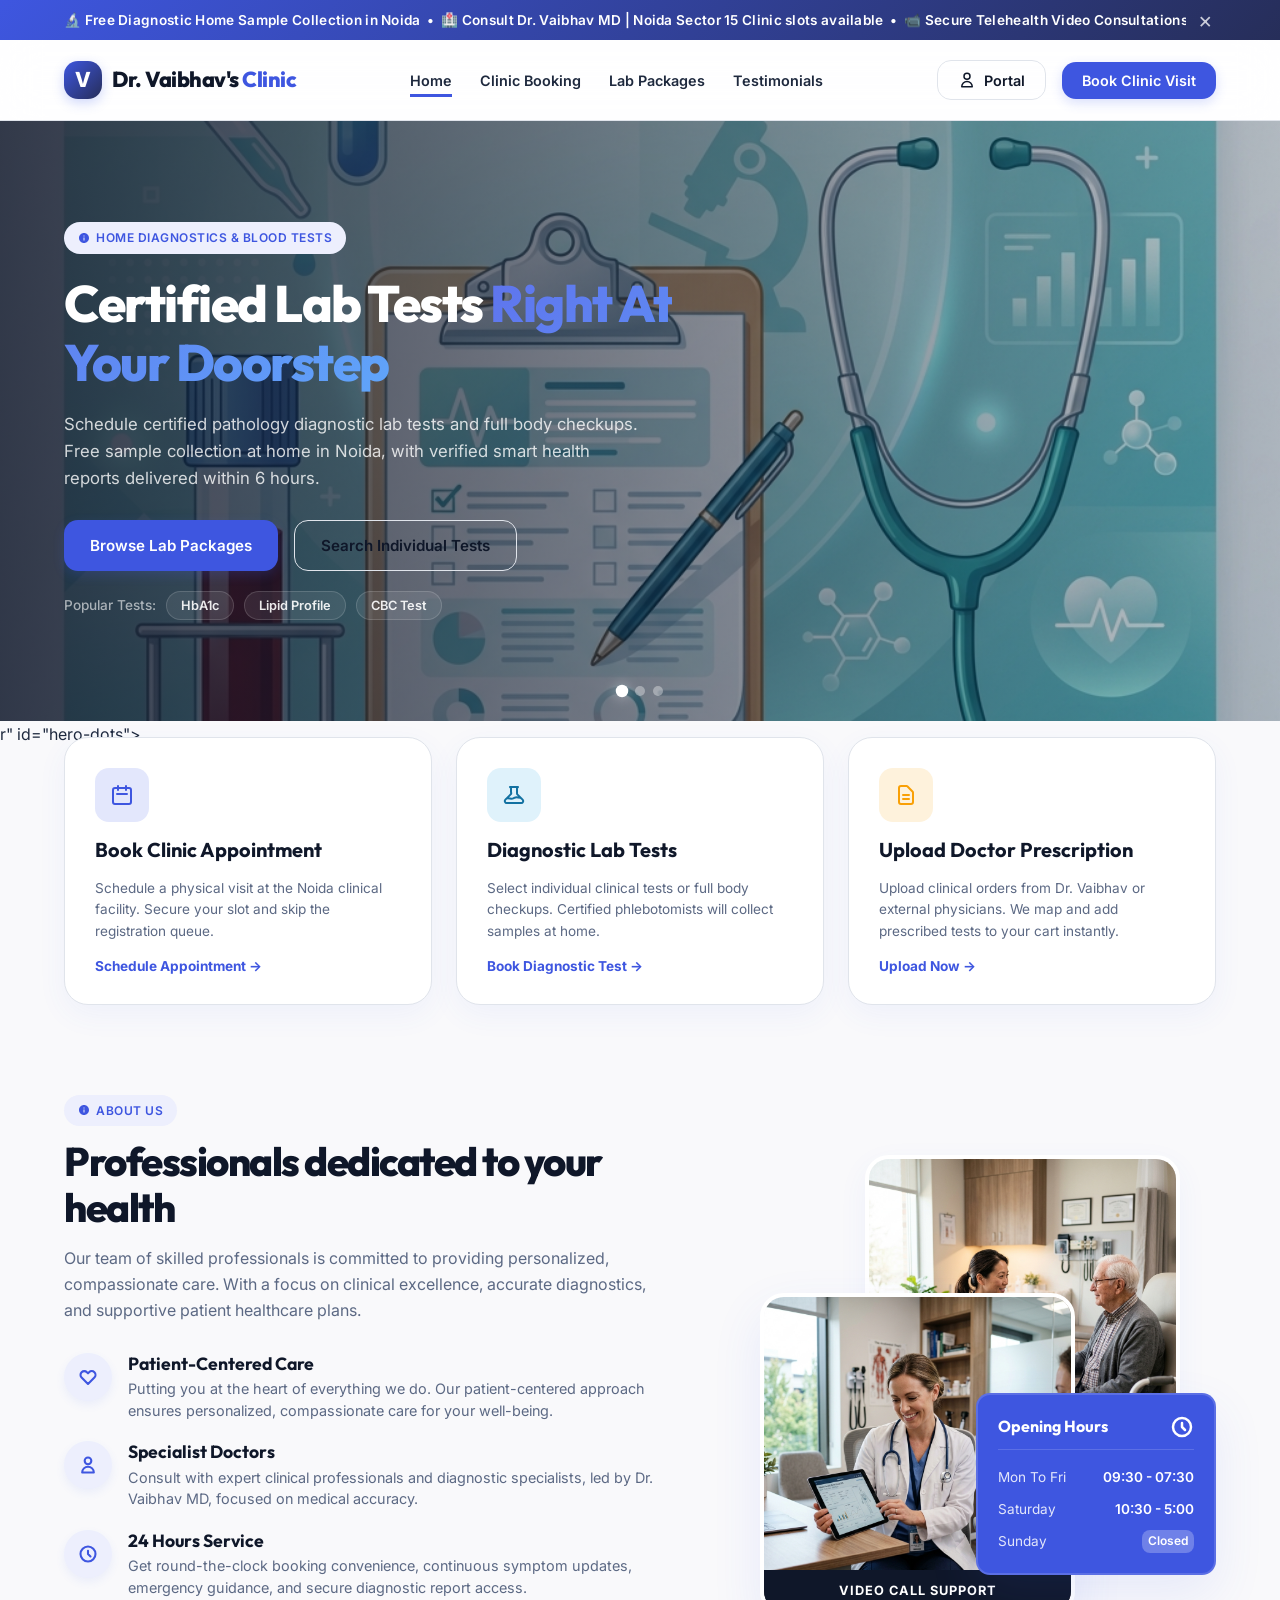
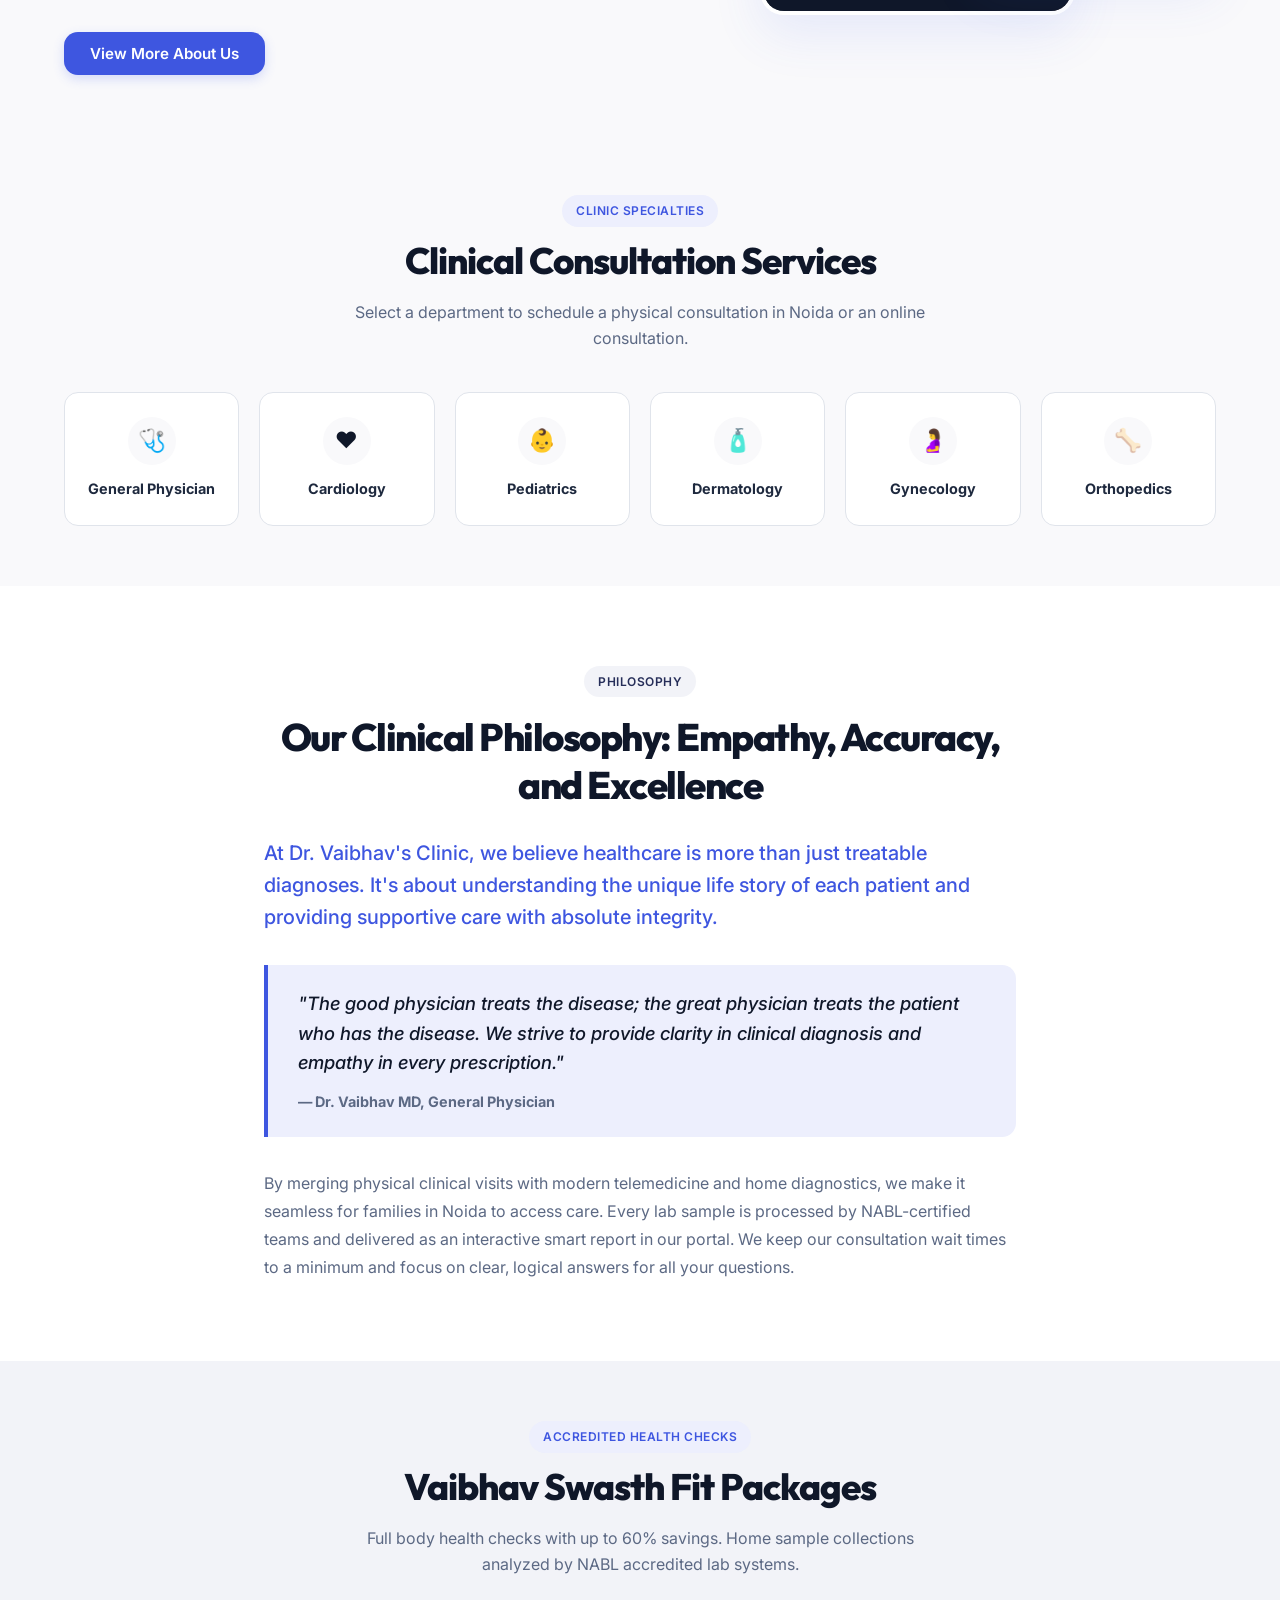
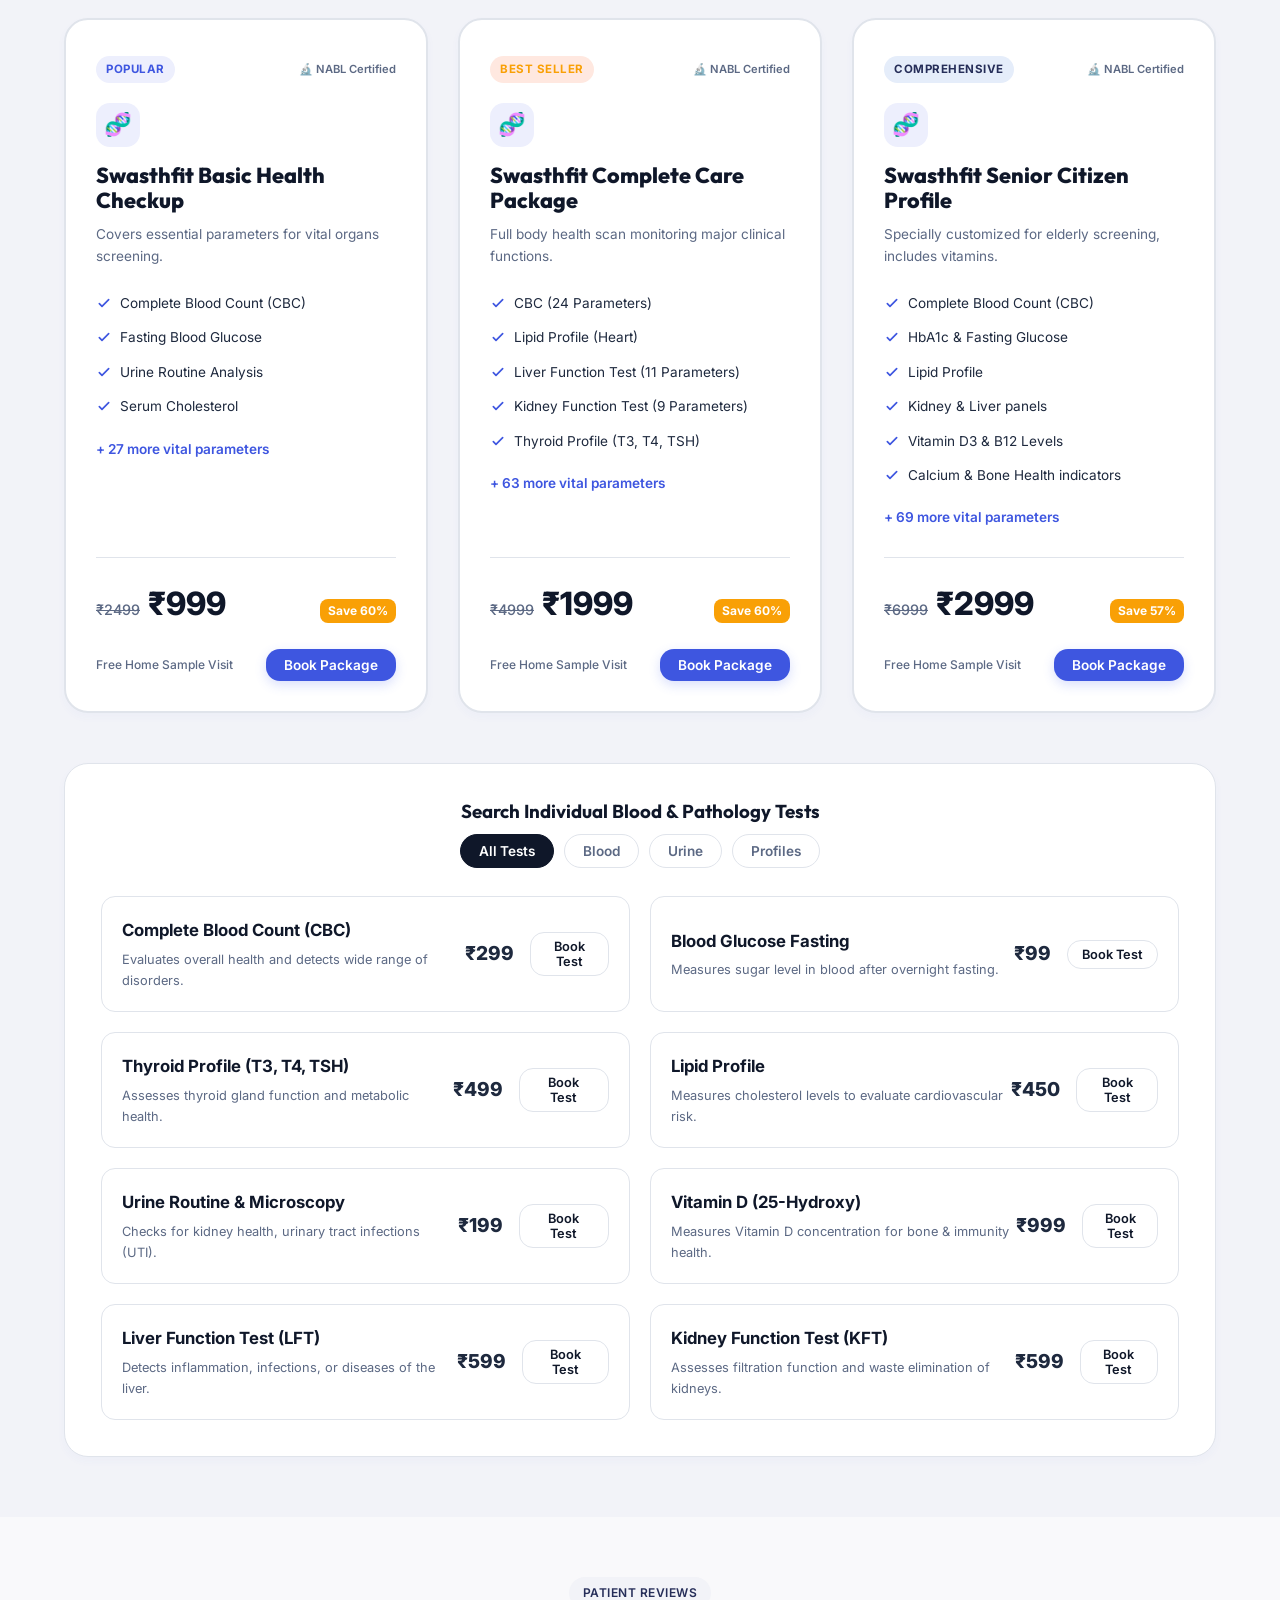
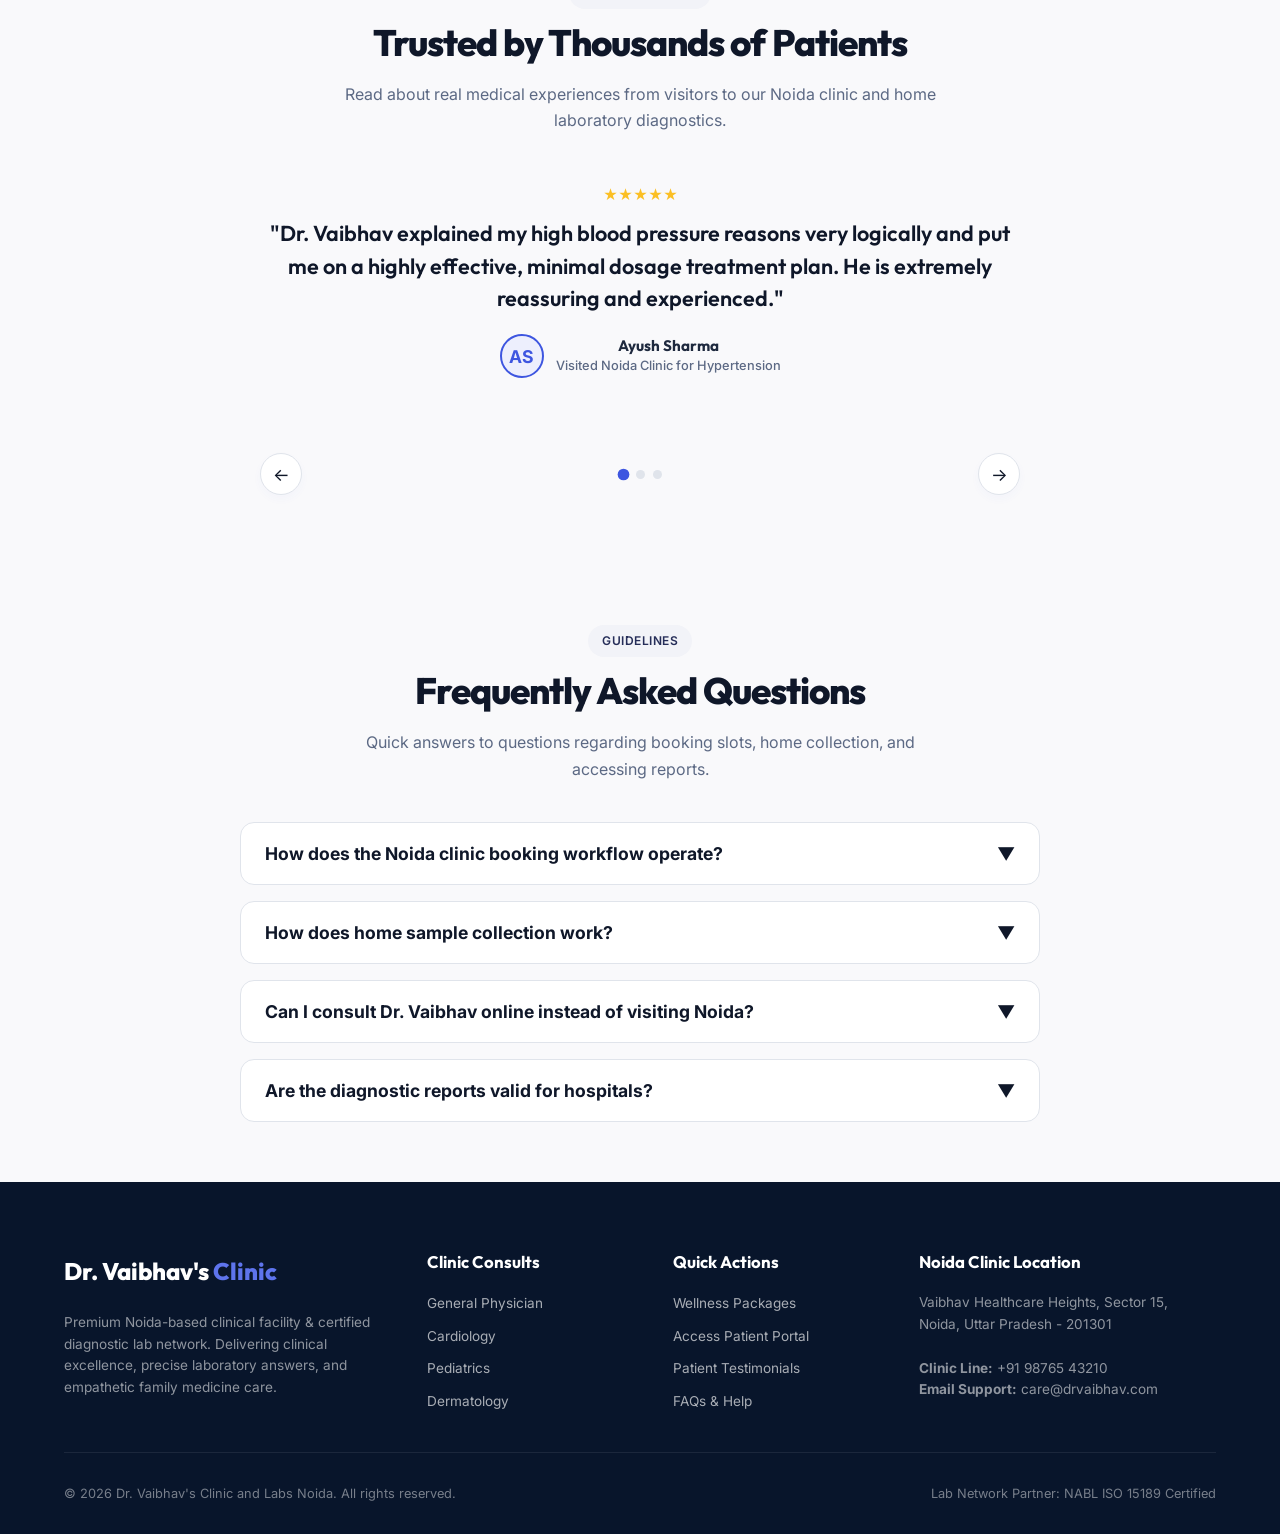
==== commit 26831ef7: "feat: implement scrolling marquee announcement bar, remove background panel from hero content overla" ====
--- a/index.html
+++ b/index.html
@@ -12,7 +12,9 @@
   <!-- Announcement Bar -->
   <div class="announcement-bar" id="announcement-bar">
     <div class="container ab-container">
-      <span class="ab-text">🔬 Free Diagnostic Home Sample Collection in Noida | Book Noida Clinic Visits Online</span>
+      <div class="ab-marquee">
+        <span class="ab-text">🔬 Free Diagnostic Home Sample Collection in Noida &nbsp;&bull;&nbsp; 🏥 Consult Dr. Vaibhav MD | Noida Sector 15 Clinic slots available &nbsp;&bull;&nbsp; 📹 Secure Telehealth Video Consultations from Home</span>
+      </div>
       <button class="ab-close-btn" id="ab-close" aria-label="Close Announcement">&times;</button>
     </div>
   </div>
--- a/index.css
+++ b/index.css
@@ -143,9 +143,22 @@
   width: 100%;
 }
 
+.ab-marquee {
+  overflow: hidden;
+  white-space: nowrap;
+  width: calc(100% - 30px);
+  display: flex;
+  align-items: center;
+}
+
 .ab-text {
-  flex-grow: 1;
-  text-align: center;
+  display: inline-block;
+  animation: marquee 28s linear infinite;
+}
+
+@keyframes marquee {
+  0% { transform: translateX(100%); }
+  100% { transform: translateX(-100%); }
 }
 
 .ab-close-btn {
@@ -395,13 +408,12 @@
 
 .hero-overlay-card {
   max-width: 620px;
-  background: rgba(15, 23, 42, 0.45);
-  backdrop-filter: blur(16px);
-  -webkit-backdrop-filter: blur(16px);
-  border: 1.5px solid rgba(255, 255, 255, 0.1);
-  padding: 40px;
-  border-radius: var(--radius-lg);
-  box-shadow: var(--shadow-lg);
+  background: transparent;
+  backdrop-filter: none;
+  -webkit-backdrop-filter: none;
+  border: none;
+  padding: 0;
+  box-shadow: none;
   display: flex;
   flex-direction: column;
   gap: 20px;
@@ -2080,21 +2092,32 @@
   }
   .hero-slide {
     height: 520px;
+    align-items: flex-start;
+    padding-top: 110px;
+    box-sizing: border-box;
+  }
+  .hero-slide-overlay {
+    background: rgba(15, 23, 42, 0.65);
   }
   .hero-overlay-card {
-    padding: 24px 20px;
+    padding: 0;
     max-width: 100%;
     text-align: center;
     align-items: center;
-    background: rgba(15, 23, 42, 0.7); /* Slightly darker for readability */
-    border-radius: var(--radius-md);
+    background: transparent;
+    border: none;
+    backdrop-filter: none;
+    -webkit-backdrop-filter: none;
+    box-shadow: none;
   }
   .hero-overlay-card .hero-title {
-    font-size: 2.2rem;
+    font-size: 1.8rem;
+    line-height: 1.25;
   }
   .hero-overlay-card .hero-desc {
-    font-size: 0.95rem;
+    font-size: 0.92rem;
     max-width: 100%;
+    margin-top: -4px;
   }
   .hero-cta-group {
     justify-content: center;
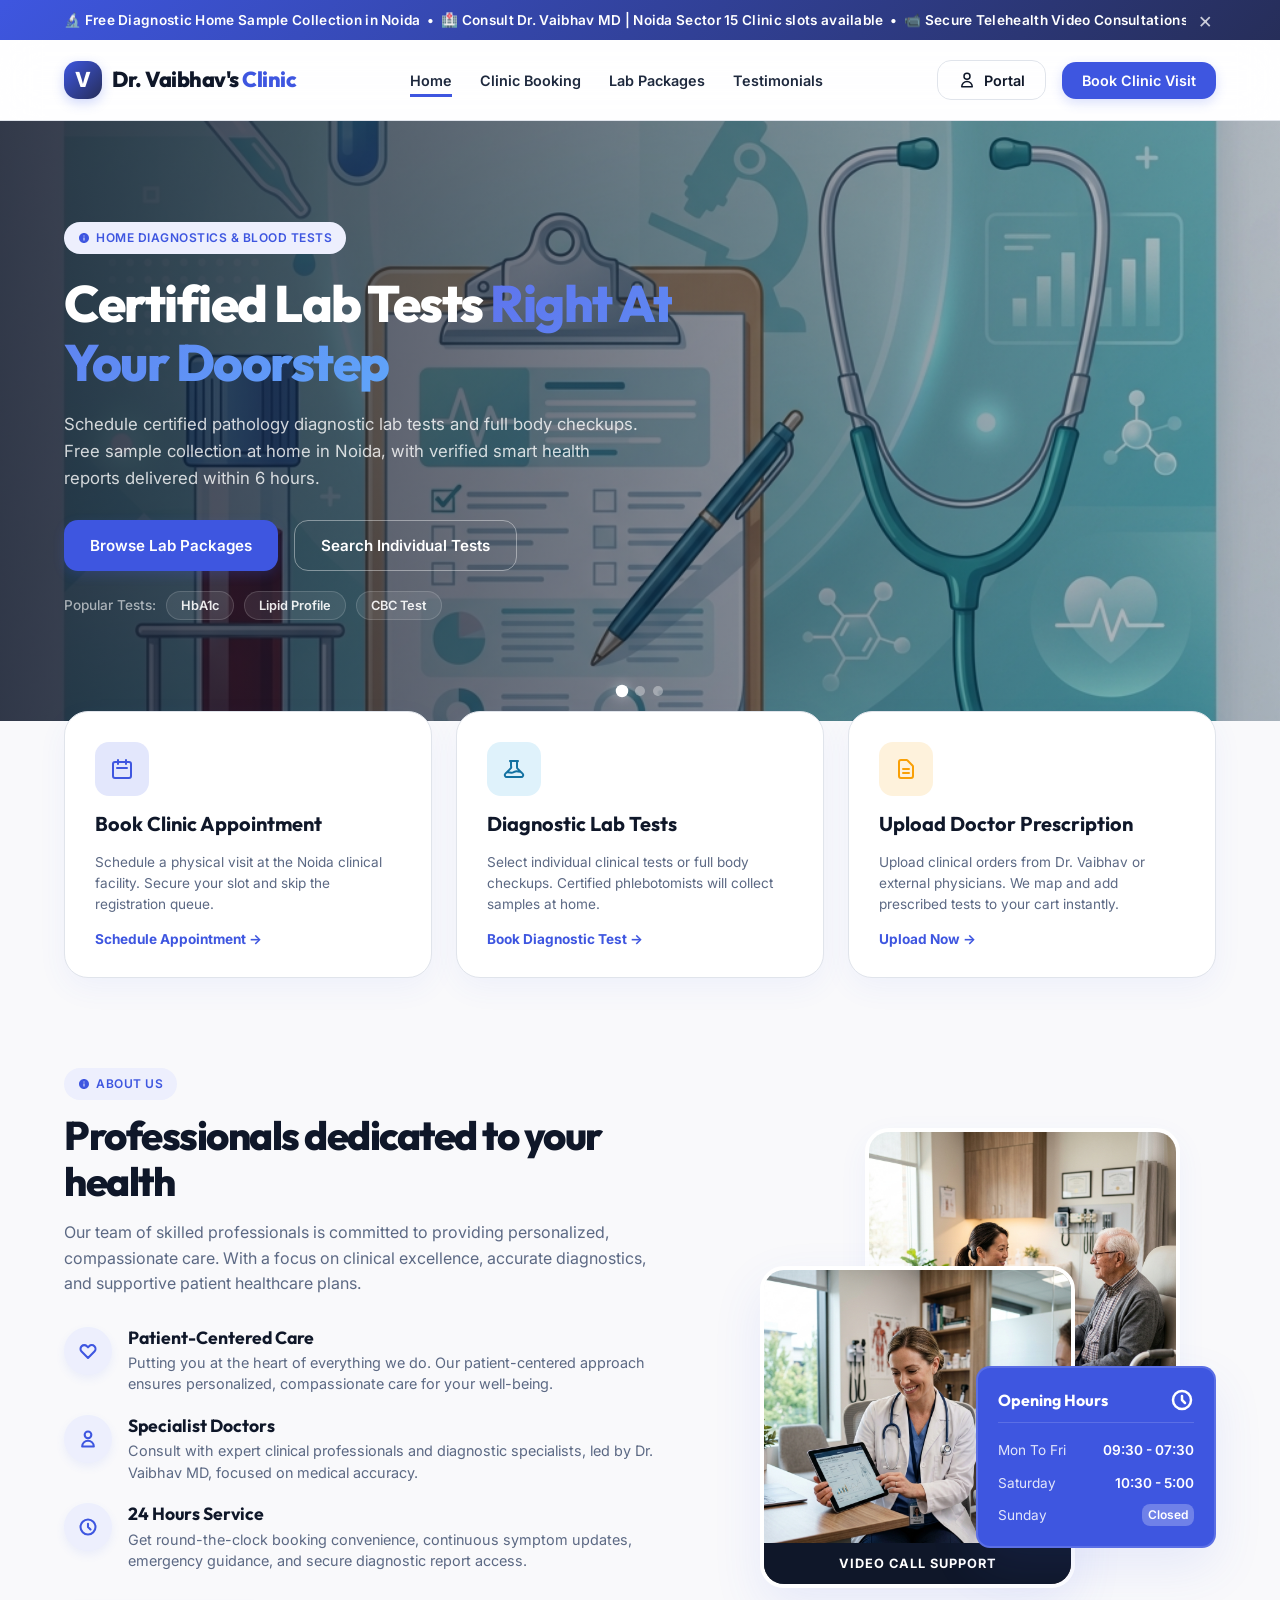
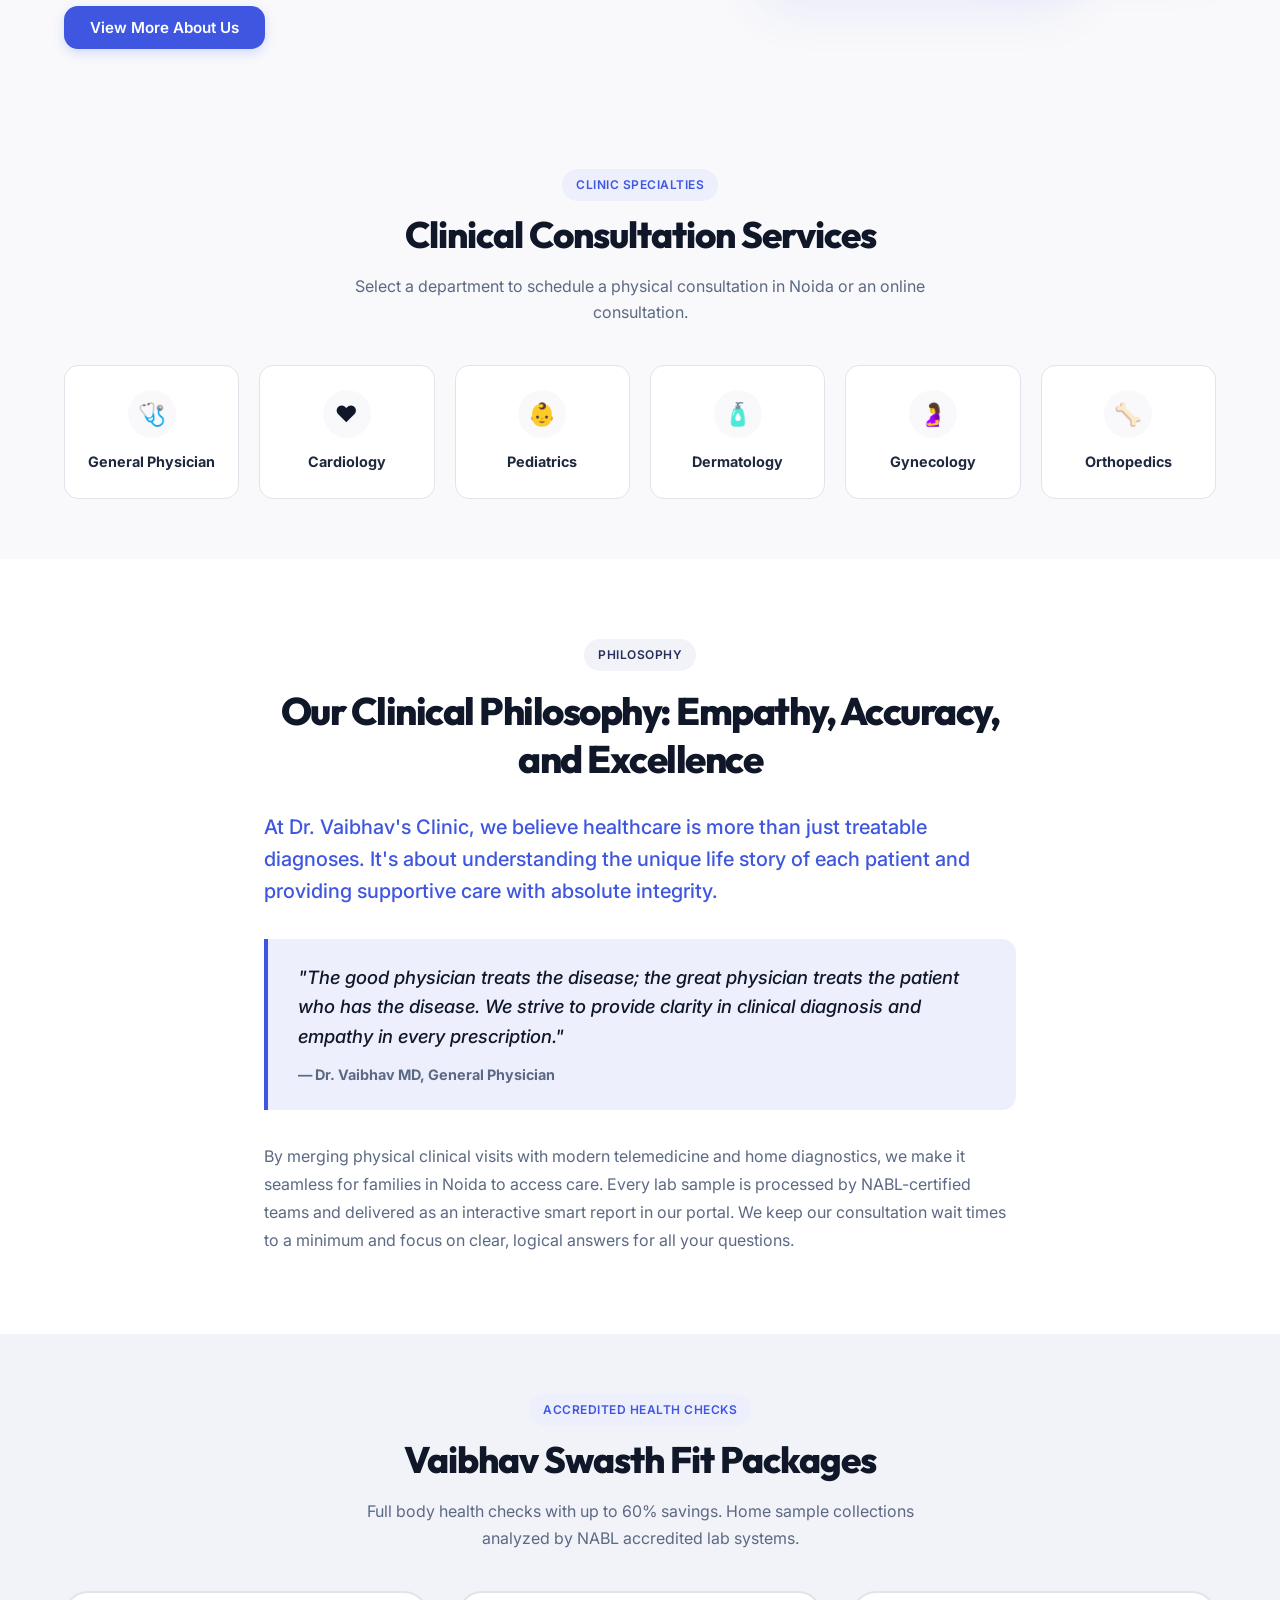
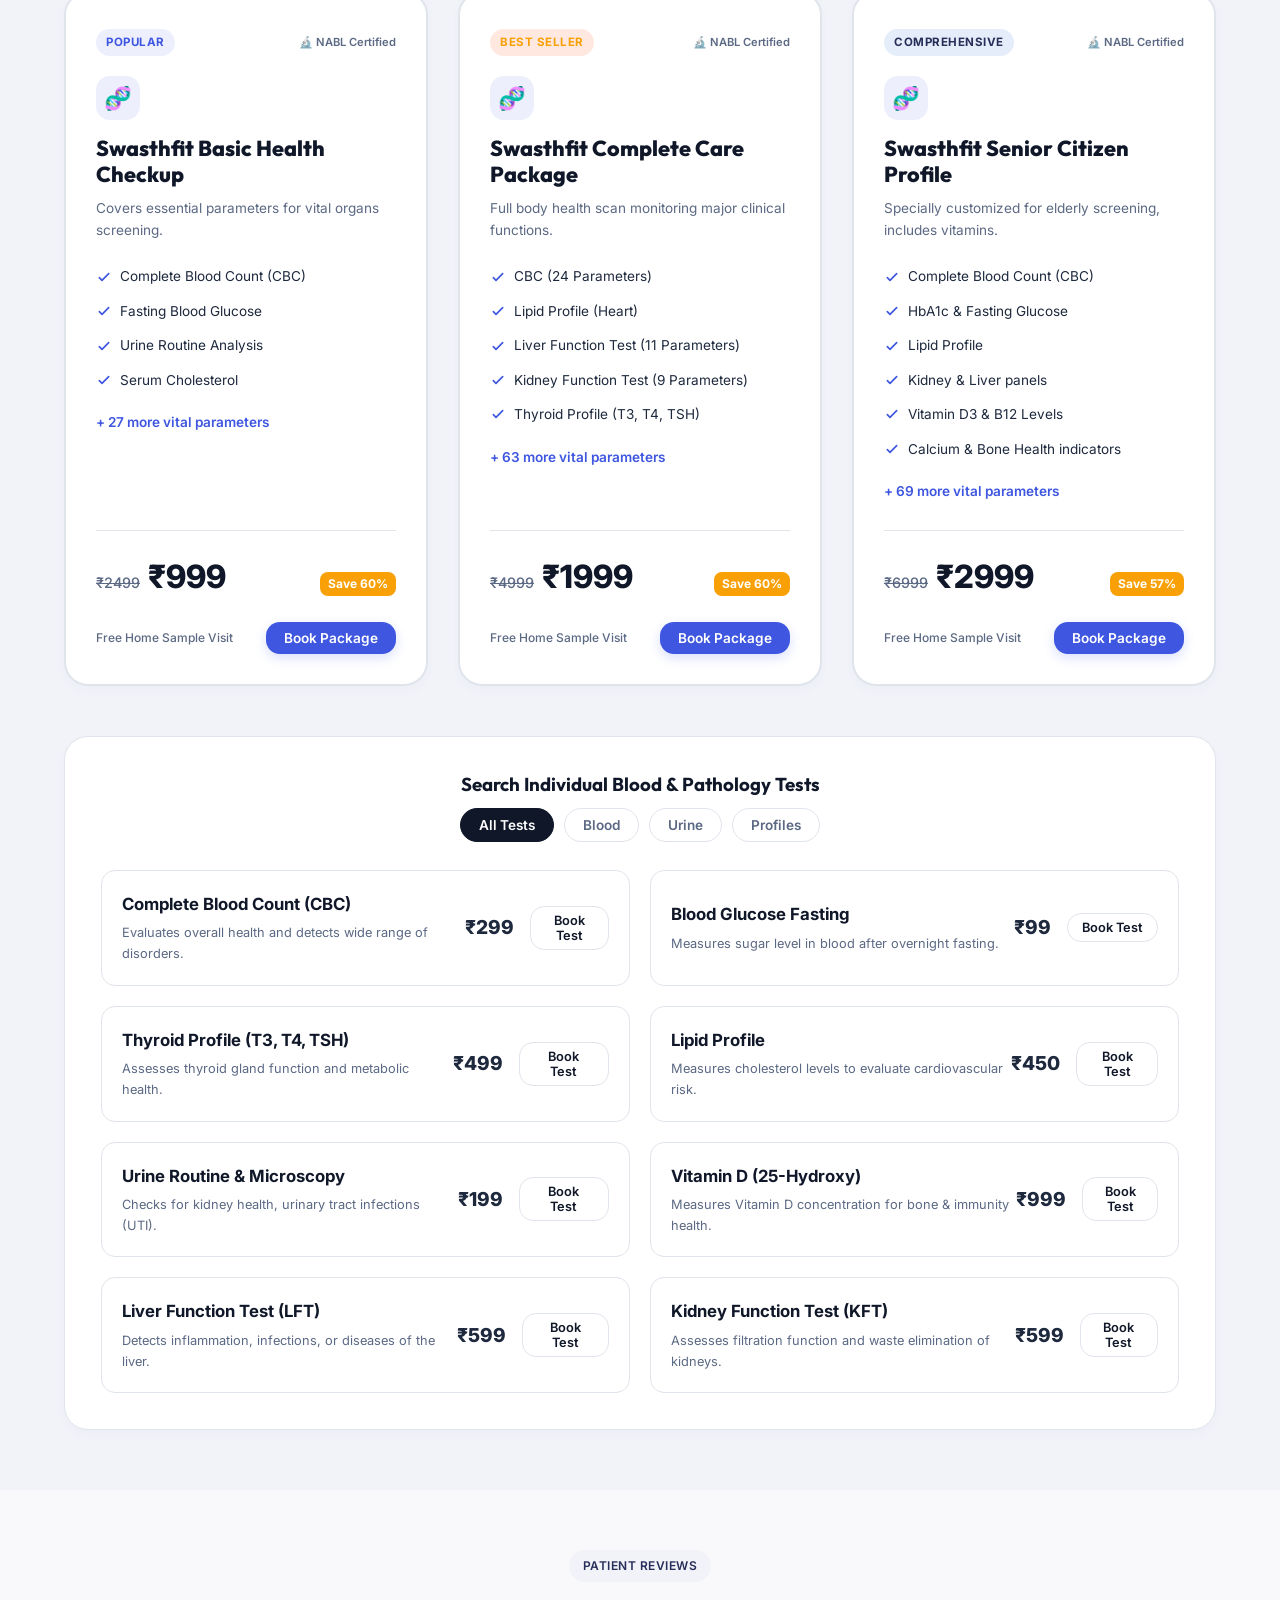
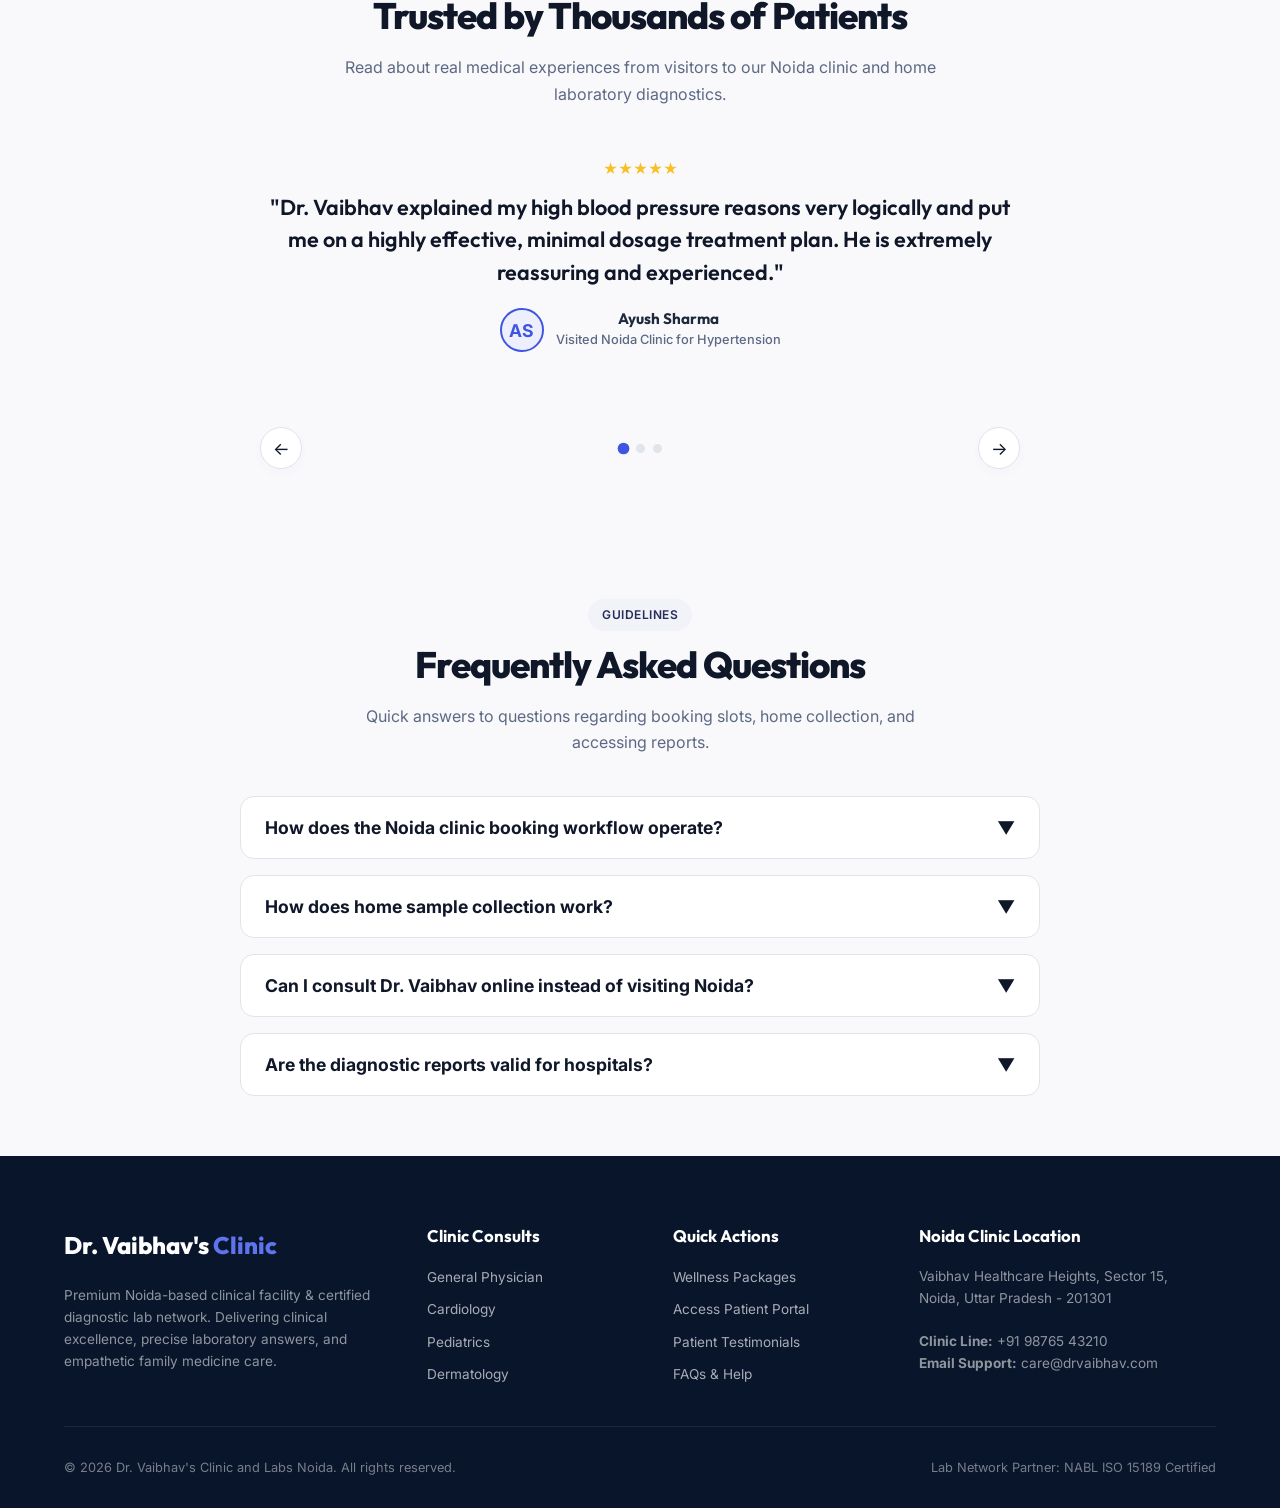
==== commit 68729db8: "Fix broken trailing html tag under hero section, resolve mobile test filter options tab overflow by " ====
--- a/index.html
+++ b/index.html
@@ -148,7 +148,6 @@
     
     <!-- Hero Slider Dots -->
     <div class="hero-dots-container" id="hero-dots"></div>
-  </section>r" id="hero-dots"></div>
   </section>
 
   <!-- Quick Actions Grid -->
--- a/index.css
+++ b/index.css
@@ -420,6 +420,18 @@
   animation: slide-up-fade 0.8s cubic-bezier(0.4, 0, 0.2, 1);
 }
 
+.hero-slide .btn-secondary {
+  border-color: rgba(255, 255, 255, 0.4);
+  color: var(--light);
+  background: transparent;
+}
+
+.hero-slide .btn-secondary:hover {
+  background-color: var(--light);
+  color: var(--dark) !important;
+  border-color: var(--light);
+}
+
 @keyframes slide-up-fade {
   from {
     opacity: 0;
@@ -1151,6 +1163,8 @@
 
 .it-tabs {
   display: flex;
+  flex-wrap: wrap;
+  justify-content: center;
   gap: 10px;
   margin-top: 12px;
 }
@@ -2142,6 +2156,12 @@
   .tests-container-grid {
     grid-template-columns: 1fr;
   }
+  .it-tabs {
+    justify-content: center;
+  }
+  .individual-tests-box {
+    padding: 24px 16px;
+  }
   .portal-modal-content {
     grid-template-columns: 1fr;
     height: 90vh;
